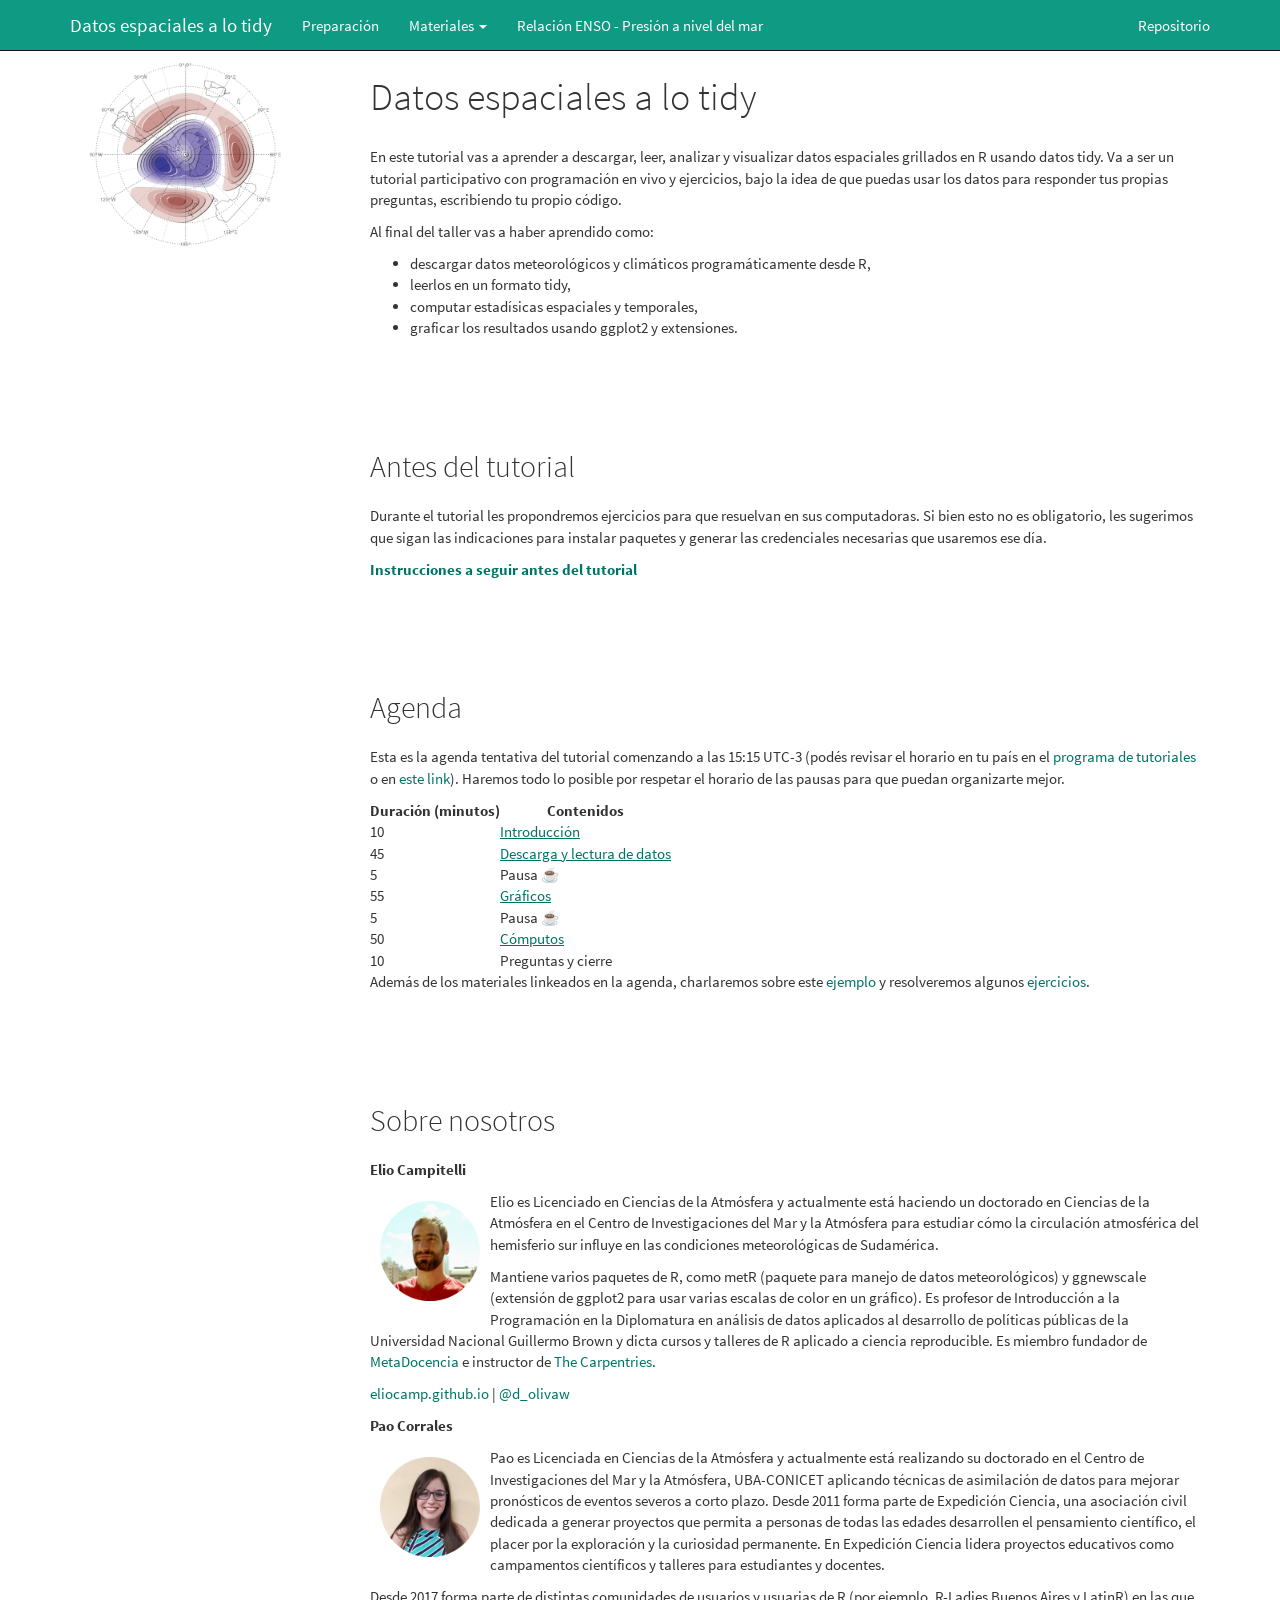
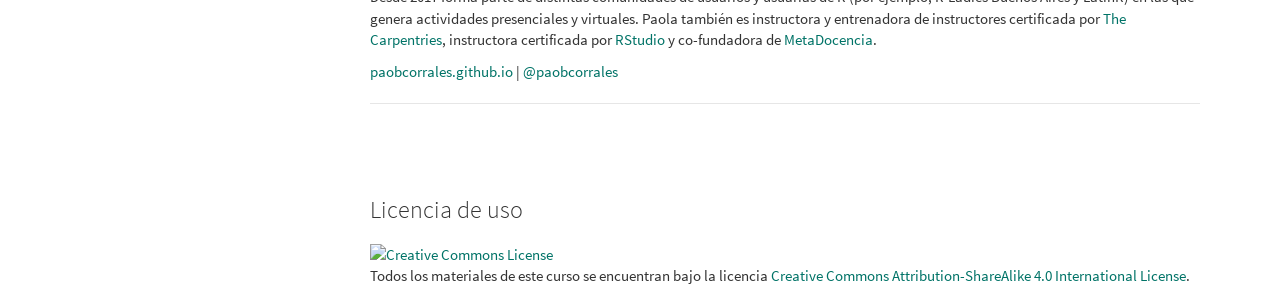
==== docs/index.html @ 9ec15de3 "Version semifinal" ====
<!DOCTYPE html>

<html>

<head>

<meta charset="utf-8" />
<meta name="generator" content="pandoc" />
<meta http-equiv="X-UA-Compatible" content="IE=EDGE" />




<title>Datos espaciales a lo tidy</title>

<script src="site_libs/header-attrs-2.8/header-attrs.js"></script>
<script src="site_libs/jquery-1.11.3/jquery.min.js"></script>
<meta name="viewport" content="width=device-width, initial-scale=1" />
<link href="site_libs/bootstrap-3.3.5/css/cosmo.min.css" rel="stylesheet" />
<script src="site_libs/bootstrap-3.3.5/js/bootstrap.min.js"></script>
<script src="site_libs/bootstrap-3.3.5/shim/html5shiv.min.js"></script>
<script src="site_libs/bootstrap-3.3.5/shim/respond.min.js"></script>
<style>h1 {font-size: 34px;}
       h1.title {font-size: 38px;}
       h2 {font-size: 30px;}
       h3 {font-size: 24px;}
       h4 {font-size: 18px;}
       h5 {font-size: 16px;}
       h6 {font-size: 12px;}
       code {color: inherit; background-color: rgba(0, 0, 0, 0.04);}
       pre:not([class]) { background-color: white }</style>
<script src="site_libs/jqueryui-1.11.4/jquery-ui.min.js"></script>
<link href="site_libs/tocify-1.9.1/jquery.tocify.css" rel="stylesheet" />
<script src="site_libs/tocify-1.9.1/jquery.tocify.js"></script>
<script src="site_libs/navigation-1.1/tabsets.js"></script>
<link href="site_libs/highlightjs-9.12.0/default.css" rel="stylesheet" />
<script src="site_libs/highlightjs-9.12.0/highlight.js"></script>

<style type="text/css">
  code{white-space: pre-wrap;}
  span.smallcaps{font-variant: small-caps;}
  span.underline{text-decoration: underline;}
  div.column{display: inline-block; vertical-align: top; width: 50%;}
  div.hanging-indent{margin-left: 1.5em; text-indent: -1.5em;}
  ul.task-list{list-style: none;}
    </style>

<style type="text/css">code{white-space: pre;}</style>
<script type="text/javascript">
if (window.hljs) {
  hljs.configure({languages: []});
  hljs.initHighlightingOnLoad();
  if (document.readyState && document.readyState === "complete") {
    window.setTimeout(function() { hljs.initHighlighting(); }, 0);
  }
}
</script>





<link rel="stylesheet" href="style.css" type="text/css" />



<style type = "text/css">
.main-container {
  max-width: 940px;
  margin-left: auto;
  margin-right: auto;
}
img {
  max-width:100%;
}
.tabbed-pane {
  padding-top: 12px;
}
.html-widget {
  margin-bottom: 20px;
}
button.code-folding-btn:focus {
  outline: none;
}
summary {
  display: list-item;
}
pre code {
  padding: 0;
}
</style>


<style type="text/css">
.dropdown-submenu {
  position: relative;
}
.dropdown-submenu>.dropdown-menu {
  top: 0;
  left: 100%;
  margin-top: -6px;
  margin-left: -1px;
  border-radius: 0 6px 6px 6px;
}
.dropdown-submenu:hover>.dropdown-menu {
  display: block;
}
.dropdown-submenu>a:after {
  display: block;
  content: " ";
  float: right;
  width: 0;
  height: 0;
  border-color: transparent;
  border-style: solid;
  border-width: 5px 0 5px 5px;
  border-left-color: #cccccc;
  margin-top: 5px;
  margin-right: -10px;
}
.dropdown-submenu:hover>a:after {
  border-left-color: #adb5bd;
}
.dropdown-submenu.pull-left {
  float: none;
}
.dropdown-submenu.pull-left>.dropdown-menu {
  left: -100%;
  margin-left: 10px;
  border-radius: 6px 0 6px 6px;
}
</style>

<script type="text/javascript">
// manage active state of menu based on current page
$(document).ready(function () {
  // active menu anchor
  href = window.location.pathname
  href = href.substr(href.lastIndexOf('/') + 1)
  if (href === "")
    href = "index.html";
  var menuAnchor = $('a[href="' + href + '"]');

  // mark it active
  menuAnchor.tab('show');

  // if it's got a parent navbar menu mark it active as well
  menuAnchor.closest('li.dropdown').addClass('active');

  // Navbar adjustments
  var navHeight = $(".navbar").first().height() + 15;
  var style = document.createElement('style');
  var pt = "padding-top: " + navHeight + "px; ";
  var mt = "margin-top: -" + navHeight + "px; ";
  var css = "";
  // offset scroll position for anchor links (for fixed navbar)
  for (var i = 1; i <= 6; i++) {
    css += ".section h" + i + "{ " + pt + mt + "}\n";
  }
  style.innerHTML = "body {" + pt + "padding-bottom: 40px; }\n" + css;
  document.head.appendChild(style);
});
</script>

<!-- tabsets -->

<style type="text/css">
.tabset-dropdown > .nav-tabs {
  display: inline-table;
  max-height: 500px;
  min-height: 44px;
  overflow-y: auto;
  border: 1px solid #ddd;
  border-radius: 4px;
}

.tabset-dropdown > .nav-tabs > li.active:before {
  content: "";
  font-family: 'Glyphicons Halflings';
  display: inline-block;
  padding: 10px;
  border-right: 1px solid #ddd;
}

.tabset-dropdown > .nav-tabs.nav-tabs-open > li.active:before {
  content: "&#xe258;";
  border: none;
}

.tabset-dropdown > .nav-tabs.nav-tabs-open:before {
  content: "";
  font-family: 'Glyphicons Halflings';
  display: inline-block;
  padding: 10px;
  border-right: 1px solid #ddd;
}

.tabset-dropdown > .nav-tabs > li.active {
  display: block;
}

.tabset-dropdown > .nav-tabs > li > a,
.tabset-dropdown > .nav-tabs > li > a:focus,
.tabset-dropdown > .nav-tabs > li > a:hover {
  border: none;
  display: inline-block;
  border-radius: 4px;
  background-color: transparent;
}

.tabset-dropdown > .nav-tabs.nav-tabs-open > li {
  display: block;
  float: none;
}

.tabset-dropdown > .nav-tabs > li {
  display: none;
}
</style>

<!-- code folding -->



<style type="text/css">

#TOC {
  margin: 25px 0px 20px 0px;
}
@media (max-width: 768px) {
#TOC {
  position: relative;
  width: 100%;
}
}

@media print {
.toc-content {
  /* see https://github.com/w3c/csswg-drafts/issues/4434 */
  float: right;
}
}

.toc-content {
  padding-left: 30px;
  padding-right: 40px;
}

div.main-container {
  max-width: 1200px;
}

div.tocify {
  width: 20%;
  max-width: 260px;
  max-height: 85%;
}

@media (min-width: 768px) and (max-width: 991px) {
  div.tocify {
    width: 25%;
  }
}

@media (max-width: 767px) {
  div.tocify {
    width: 100%;
    max-width: none;
  }
}

.tocify ul, .tocify li {
  line-height: 20px;
}

.tocify-subheader .tocify-item {
  font-size: 0.90em;
}

.tocify .list-group-item {
  border-radius: 0px;
}


</style>



</head>

<body>


<div class="container-fluid main-container">


<!-- setup 3col/9col grid for toc_float and main content  -->
<div class="row">
<div class="col-xs-12 col-sm-4 col-md-3">
<div id="TOC" class="tocify">
</div>
</div>

<div class="toc-content col-xs-12 col-sm-8 col-md-9">




<div class="navbar navbar-default  navbar-fixed-top" role="navigation">
  <div class="container">
    <div class="navbar-header">
      <button type="button" class="navbar-toggle collapsed" data-toggle="collapse" data-target="#navbar">
        <span class="icon-bar"></span>
        <span class="icon-bar"></span>
        <span class="icon-bar"></span>
      </button>
      <a class="navbar-brand" href="index.html">Datos espaciales a lo tidy</a>
    </div>
    <div id="navbar" class="navbar-collapse collapse">
      <ul class="nav navbar-nav">
        <li>
  <a href="preparacion.html">Preparación</a>
</li>
<li class="dropdown">
  <a href="#" class="dropdown-toggle" data-toggle="dropdown" role="button" aria-expanded="false">
    Materiales
     
    <span class="caret"></span>
  </a>
  <ul class="dropdown-menu" role="menu">
    <li>
      <a href="01_intro.html">Introducción</a>
    </li>
    <li>
      <a href="02_lectura.html">Descarga y lectura</a>
    </li>
    <li>
      <a href="03_graficado.html">Graficado</a>
    </li>
    <li>
      <a href="04_calculos.html">Cómputos</a>
    </li>
    <li>
      <a href="guia-práctica.html">Guía práctica</a>
    </li>
  </ul>
</li>
<li>
  <a href="ejemplo.html">Relación ENSO - Presión a nivel del mar</a>
</li>
      </ul>
      <ul class="nav navbar-nav navbar-right">
        <li>
  <a href="https://github.com/eliocamp/espaciales-tidy-tutorial/">Repositorio</a>
</li>
      </ul>
    </div><!--/.nav-collapse -->
  </div><!--/.container -->
</div><!--/.navbar -->

<div id="header">



<h1 class="title toc-ignore">Datos espaciales a lo tidy</h1>

</div>


<p>En este tutorial vas a aprender a descargar, leer, analizar y visualizar datos espaciales grillados en R usando datos tidy. Va a ser un tutorial participativo con programación en vivo y ejercicios, bajo la idea de que puedas usar los datos para responder tus propias preguntas, escribiendo tu propio código.</p>
<p>Al final del taller vas a haber aprendido como:</p>
<ul>
<li>descargar datos meteorológicos y climáticos programáticamente desde R,</li>
<li>leerlos en un formato tidy,</li>
<li>computar estadísicas espaciales y temporales,</li>
<li>graficar los resultados usando ggplot2 y extensiones.</li>
</ul>
<div id="antes-del-tutorial" class="section level2">
<h2>Antes del tutorial</h2>
<p>Durante el tutorial les propondremos ejercicios para que resuelvan en sus computadoras. Si bien esto no es obligatorio, les sugerimos que sigan las indicaciones para instalar paquetes y generar las credenciales necesarias que usaremos ese día.</p>
<p><a href="preparacion.html"><strong>Instrucciones a seguir antes del tutorial</strong></a></p>
</div>
<div id="agenda" class="section level2">
<h2>Agenda</h2>
<p>Esta es la agenda tentativa del tutorial comenzando a las 15:15 UTC-3 (podés revisar el horario en tu país en el <a href="https://user2021.r-project.org/program/tutorials/">programa de tutoriales</a> o en <a href="https://arewemeetingyet.com/UTC/2021-07-07/18:15/Datos%20espaciales%20a%20lo%20tidy#eyJ1cmwiOiJodHRwczovL2VsaW9jYW1wLmdpdGh1Yi5pby9lc3BhY2lhbGVzLXRpZHktdHV0b3JpYWwvIn0=">este link</a>). Haremos todo lo posible por respetar el horario de las pausas para que puedan organizarte mejor.</p>
<table>
<thead>
<tr class="header">
<th align="left">Duración (minutos)</th>
<th>Contenidos</th>
</tr>
</thead>
<tbody>
<tr class="odd">
<td align="left">10</td>
<td><a href="01_intro.html">Introducción</a></td>
</tr>
<tr class="even">
<td align="left">45</td>
<td><a href="02_lectura.html">Descarga y lectura de datos</a></td>
</tr>
<tr class="odd">
<td align="left">5</td>
<td>Pausa ☕</td>
</tr>
<tr class="even">
<td align="left">55</td>
<td><a href="03_graficado.html">Gráficos</a></td>
</tr>
<tr class="odd">
<td align="left">5</td>
<td>Pausa ☕</td>
</tr>
<tr class="even">
<td align="left">50</td>
<td><a href="04_calculos.html">Cómputos</a></td>
</tr>
<tr class="odd">
<td align="left">10</td>
<td>Preguntas y cierre</td>
</tr>
</tbody>
</table>
<p>Además de los materiales linkeados en la agenda, charlaremos sobre este <a href="ejemplo.html">ejemplo</a> y resolveremos algunos <a href="guia-practica.html">ejercicios</a>.</p>
</div>
<div id="sobre-nosotros" class="section level2">
<h2>Sobre nosotros</h2>
<p><strong>Elio Campitelli</strong></p>
<p><img src="img/elio_cicle.png" alt="Foto de Elio" width="100" height="100" align="left" style="margin:10px"/> Elio es Licenciado en Ciencias de la Atmósfera y actualmente está haciendo un doctorado en Ciencias de la Atmósfera en el Centro de Investigaciones del Mar y la Atmósfera para estudiar cómo la circulación atmosférica del hemisferio sur influye en las condiciones meteorológicas de Sudamérica.</p>
<p>Mantiene varios paquetes de R, como metR (paquete para manejo de datos meteorológicos) y ggnewscale (extensión de ggplot2 para usar varias escalas de color en un gráfico). Es profesor de Introducción a la Programación en la Diplomatura en análisis de datos aplicados al desarrollo de políticas públicas de la Universidad Nacional Guillermo Brown y dicta cursos y talleres de R aplicado a ciencia reproducible. Es miembro fundador de <a href="http://metadocencia.org/">MetaDocencia</a> e instructor de <a href="https://carpentries.org/">The Carpentries</a>.</p>
<p><a href="https://eliocamp.github.io/">eliocamp.github.io</a> | <a href="https://twitter.com/d_olivaw">@d_olivaw</a></p>
<p><strong>Pao Corrales</strong></p>
<p><img src="img/pao_circle.png" alt="Foto de Pao" width="100" height="100" align="left" style="margin:10px"/> Pao es Licenciada en Ciencias de la Atmósfera y actualmente está realizando su doctorado en el Centro de Investigaciones del Mar y la Atmósfera, UBA-CONICET aplicando técnicas de asimilación de datos para mejorar pronósticos de eventos severos a corto plazo. Desde 2011 forma parte de Expedición Ciencia, una asociación civil dedicada a generar proyectos que permita a personas de todas las edades desarrollen el pensamiento científico, el placer por la exploración y la curiosidad permanente. En Expedición Ciencia lidera proyectos educativos como campamentos científicos y talleres para estudiantes y docentes.</p>
<p>Desde 2017 forma parte de distintas comunidades de usuarios y usuarias de R (por ejemplo, R-Ladies Buenos Aires y LatinR) en las que genera actividades presenciales y virtuales. Paola también es instructora y entrenadora de instructores certificada por <a href="https://carpentries.org/">The Carpentries</a>, instructora certificada por <a href="https://education.rstudio.com/trainers/people/corrales+paola/">RStudio</a> y co-fundadora de <a href="http://metadocencia.org/">MetaDocencia</a>.</p>
<p><a href="https://github.com/paocorrales">paobcorrales.github.io</a> | <a href="https://twitter.com/PaobCorrales">@paobcorrales</a></p>
<hr />
<div id="licencia-de-uso" class="section level3">
<h3>Licencia de uso</h3>
<p><a rel="license" href="https://creativecommons.org/licenses/by-sa/4.0/deed.es_ES"><img alt="Creative Commons License" style="border-width:0" src="https://i.creativecommons.org/l/by-sa/4.0/88x31.png" /></a><br /> Todos los materiales de este curso se encuentran bajo la licencia <a rel="license" href="https://creativecommons.org/licenses/by-sa/4.0/deed.es_ES">Creative Commons Attribution-ShareAlike 4.0 International License</a>.</p>
</div>
</div>



</div>
</div>

</div>

<script>

// add bootstrap table styles to pandoc tables
function bootstrapStylePandocTables() {
  $('tr.odd').parent('tbody').parent('table').addClass('table table-condensed');
}
$(document).ready(function () {
  bootstrapStylePandocTables();
});


</script>

<!-- tabsets -->

<script>
$(document).ready(function () {
  window.buildTabsets("TOC");
});

$(document).ready(function () {
  $('.tabset-dropdown > .nav-tabs > li').click(function () {
    $(this).parent().toggleClass('nav-tabs-open');
  });
});
</script>

<!-- code folding -->

<script>
$(document).ready(function ()  {

    // move toc-ignore selectors from section div to header
    $('div.section.toc-ignore')
        .removeClass('toc-ignore')
        .children('h1,h2,h3,h4,h5').addClass('toc-ignore');

    // establish options
    var options = {
      selectors: "h1,h2,h3",
      theme: "bootstrap3",
      context: '.toc-content',
      hashGenerator: function (text) {
        return text.replace(/[.\\/?&!#<>]/g, '').replace(/\s/g, '_');
      },
      ignoreSelector: ".toc-ignore",
      scrollTo: 0
    };
    options.showAndHide = true;
    options.smoothScroll = true;

    // tocify
    var toc = $("#TOC").tocify(options).data("toc-tocify");
});
</script>

<!-- dynamically load mathjax for compatibility with self-contained -->
<script>
  (function () {
    var script = document.createElement("script");
    script.type = "text/javascript";
    script.src  = "https://mathjax.rstudio.com/latest/MathJax.js?config=TeX-AMS-MML_HTMLorMML";
    document.getElementsByTagName("head")[0].appendChild(script);
  })();
</script>

</body>
</html>
---- docs/site_libs/bootstrap-3.3.5/css/cosmo.min.css ----
@font-face {
  font-family: 'Source Sans Pro';
  font-style: normal;
  font-weight: 300;
  src: url(fonts/SourceSansProLight.ttf) format('truetype');
}
@font-face {
  font-family: 'Source Sans Pro';
  font-style: normal;
  font-weight: 400;
  src: url(fonts/SourceSansPro.ttf) format('truetype');
}
@font-face {
  font-family: 'Source Sans Pro';
  font-style: normal;
  font-weight: 700;
  src: url(fonts/SourceSansProBold.ttf) format('truetype');
}

/*!
 * bootswatch v3.3.6
 * Homepage: http://bootswatch.com
 * Copyright 2012-2015 Thomas Park
 * Licensed under MIT
 * Based on Bootstrap
*//*!
 * Bootstrap v3.3.6 (http://getbootstrap.com)
 * Copyright 2011-2015 Twitter, Inc.
 * Licensed under MIT (https://github.com/twbs/bootstrap/blob/master/LICENSE)
 *//*! normalize.css v3.0.3 | MIT License | github.com/necolas/normalize.css */html{font-family:sans-serif;-ms-text-size-adjust:100%;-webkit-text-size-adjust:100%}body{margin:0}article,aside,details,figcaption,figure,footer,header,hgroup,main,menu,nav,section,summary{display:block}audio,canvas,progress,video{display:inline-block;vertical-align:baseline}audio:not([controls]){display:none;height:0}[hidden],template{display:none}a{background-color:transparent}a:active,a:hover{outline:0}abbr[title]{border-bottom:1px dotted}b,strong{font-weight:bold}dfn{font-style:italic}h1{font-size:2em;margin:0.67em 0}mark{background:#ff0;color:#000}small{font-size:80%}sub,sup{font-size:75%;line-height:0;position:relative;vertical-align:baseline}sup{top:-0.5em}sub{bottom:-0.25em}img{border:0}svg:not(:root){overflow:hidden}figure{margin:1em 40px}hr{-webkit-box-sizing:content-box;-moz-box-sizing:content-box;box-sizing:content-box;height:0}pre{overflow:auto}code,kbd,pre,samp{font-family:monospace, monospace;font-size:1em}button,input,optgroup,select,textarea{color:inherit;font:inherit;margin:0}button{overflow:visible}button,select{text-transform:none}button,html input[type="button"],input[type="reset"],input[type="submit"]{-webkit-appearance:button;cursor:pointer}button[disabled],html input[disabled]{cursor:default}button::-moz-focus-inner,input::-moz-focus-inner{border:0;padding:0}input{line-height:normal}input[type="checkbox"],input[type="radio"]{-webkit-box-sizing:border-box;-moz-box-sizing:border-box;box-sizing:border-box;padding:0}input[type="number"]::-webkit-inner-spin-button,input[type="number"]::-webkit-outer-spin-button{height:auto}input[type="search"]{-webkit-appearance:textfield;-webkit-box-sizing:content-box;-moz-box-sizing:content-box;box-sizing:content-box}input[type="search"]::-webkit-search-cancel-button,input[type="search"]::-webkit-search-decoration{-webkit-appearance:none}fieldset{border:1px solid #c0c0c0;margin:0 2px;padding:0.35em 0.625em 0.75em}legend{border:0;padding:0}textarea{overflow:auto}optgroup{font-weight:bold}table{border-collapse:collapse;border-spacing:0}td,th{padding:0}/*! Source: https://github.com/h5bp/html5-boilerplate/blob/master/src/css/main.css */@media print{*,*:before,*:after{background:transparent !important;color:#000 !important;-webkit-box-shadow:none !important;box-shadow:none !important;text-shadow:none !important}a,a:visited{text-decoration:underline}a[href]:after{content:" (" attr(href) ")"}abbr[title]:after{content:" (" attr(title) ")"}a[href^="#"]:after,a[href^="javascript:"]:after{content:""}pre,blockquote{border:1px solid #999;page-break-inside:avoid}thead{display:table-header-group}tr,img{page-break-inside:avoid}img{max-width:100% !important}p,h2,h3{orphans:3;widows:3}h2,h3{page-break-after:avoid}.navbar{display:none}.btn>.caret,.dropup>.btn>.caret{border-top-color:#000 !important}.label{border:1px solid #000}.table{border-collapse:collapse !important}.table td,.table th{background-color:#fff !important}.table-bordered th,.table-bordered td{border:1px solid #ddd !important}}@font-face{font-family:'Glyphicons Halflings';src:url('../fonts/glyphicons-halflings-regular.eot');src:url('../fonts/glyphicons-halflings-regular.eot?#iefix') format('embedded-opentype'),url('../fonts/glyphicons-halflings-regular.woff') format('woff'),url('../fonts/glyphicons-halflings-regular.ttf') format('truetype'),url('../fonts/glyphicons-halflings-regular.svg#glyphicons_halflingsregular') format('svg')}.glyphicon{position:relative;top:1px;display:inline-block;font-family:'Glyphicons Halflings';font-style:normal;font-weight:normal;line-height:1;-webkit-font-smoothing:antialiased;-moz-osx-font-smoothing:grayscale}.glyphicon-asterisk:before{content:"\002a"}.glyphicon-plus:before{content:"\002b"}.glyphicon-euro:before,.glyphicon-eur:before{content:"\20ac"}.glyphicon-minus:before{content:"\2212"}.glyphicon-cloud:before{content:"\2601"}.glyphicon-envelope:before{content:"\2709"}.glyphicon-pencil:before{content:"\270f"}.glyphicon-glass:before{content:"\e001"}.glyphicon-music:before{content:"\e002"}.glyphicon-search:before{content:"\e003"}.glyphicon-heart:before{content:"\e005"}.glyphicon-star:before{content:"\e006"}.glyphicon-star-empty:before{content:"\e007"}.glyphicon-user:before{content:"\e008"}.glyphicon-film:before{content:"\e009"}.glyphicon-th-large:before{content:"\e010"}.glyphicon-th:before{content:"\e011"}.glyphicon-th-list:before{content:"\e012"}.glyphicon-ok:before{content:"\e013"}.glyphicon-remove:before{content:"\e014"}.glyphicon-zoom-in:before{content:"\e015"}.glyphicon-zoom-out:before{content:"\e016"}.glyphicon-off:before{content:"\e017"}.glyphicon-signal:before{content:"\e018"}.glyphicon-cog:before{content:"\e019"}.glyphicon-trash:before{content:"\e020"}.glyphicon-home:before{content:"\e021"}.glyphicon-file:before{content:"\e022"}.glyphicon-time:before{content:"\e023"}.glyphicon-road:before{content:"\e024"}.glyphicon-download-alt:before{content:"\e025"}.glyphicon-download:before{content:"\e026"}.glyphicon-upload:before{content:"\e027"}.glyphicon-inbox:before{content:"\e028"}.glyphicon-play-circle:before{content:"\e029"}.glyphicon-repeat:before{content:"\e030"}.glyphicon-refresh:before{content:"\e031"}.glyphicon-list-alt:before{content:"\e032"}.glyphicon-lock:before{content:"\e033"}.glyphicon-flag:before{content:"\e034"}.glyphicon-headphones:before{content:"\e035"}.glyphicon-volume-off:before{content:"\e036"}.glyphicon-volume-down:before{content:"\e037"}.glyphicon-volume-up:before{content:"\e038"}.glyphicon-qrcode:before{content:"\e039"}.glyphicon-barcode:before{content:"\e040"}.glyphicon-tag:before{content:"\e041"}.glyphicon-tags:before{content:"\e042"}.glyphicon-book:before{content:"\e043"}.glyphicon-bookmark:before{content:"\e044"}.glyphicon-print:before{content:"\e045"}.glyphicon-camera:before{content:"\e046"}.glyphicon-font:before{content:"\e047"}.glyphicon-bold:before{content:"\e048"}.glyphicon-italic:before{content:"\e049"}.glyphicon-text-height:before{content:"\e050"}.glyphicon-text-width:before{content:"\e051"}.glyphicon-align-left:before{content:"\e052"}.glyphicon-align-center:before{content:"\e053"}.glyphicon-align-right:before{content:"\e054"}.glyphicon-align-justify:before{content:"\e055"}.glyphicon-list:before{content:"\e056"}.glyphicon-indent-left:before{content:"\e057"}.glyphicon-indent-right:before{content:"\e058"}.glyphicon-facetime-video:before{content:"\e059"}.glyphicon-picture:before{content:"\e060"}.glyphicon-map-marker:before{content:"\e062"}.glyphicon-adjust:before{content:"\e063"}.glyphicon-tint:before{content:"\e064"}.glyphicon-edit:before{content:"\e065"}.glyphicon-share:before{content:"\e066"}.glyphicon-check:before{content:"\e067"}.glyphicon-move:before{content:"\e068"}.glyphicon-step-backward:before{content:"\e069"}.glyphicon-fast-backward:before{content:"\e070"}.glyphicon-backward:before{content:"\e071"}.glyphicon-play:before{content:"\e072"}.glyphicon-pause:before{content:"\e073"}.glyphicon-stop:before{content:"\e074"}.glyphicon-forward:before{content:"\e075"}.glyphicon-fast-forward:before{content:"\e076"}.glyphicon-step-forward:before{content:"\e077"}.glyphicon-eject:before{content:"\e078"}.glyphicon-chevron-left:before{content:"\e079"}.glyphicon-chevron-right:before{content:"\e080"}.glyphicon-plus-sign:before{content:"\e081"}.glyphicon-minus-sign:before{content:"\e082"}.glyphicon-remove-sign:before{content:"\e083"}.glyphicon-ok-sign:before{content:"\e084"}.glyphicon-question-sign:before{content:"\e085"}.glyphicon-info-sign:before{content:"\e086"}.glyphicon-screenshot:before{content:"\e087"}.glyphicon-remove-circle:before{content:"\e088"}.glyphicon-ok-circle:before{content:"\e089"}.glyphicon-ban-circle:before{content:"\e090"}.glyphicon-arrow-left:before{content:"\e091"}.glyphicon-arrow-right:before{content:"\e092"}.glyphicon-arrow-up:before{content:"\e093"}.glyphicon-arrow-down:before{content:"\e094"}.glyphicon-share-alt:before{content:"\e095"}.glyphicon-resize-full:before{content:"\e096"}.glyphicon-resize-small:before{content:"\e097"}.glyphicon-exclamation-sign:before{content:"\e101"}.glyphicon-gift:before{content:"\e102"}.glyphicon-leaf:before{content:"\e103"}.glyphicon-fire:before{content:"\e104"}.glyphicon-eye-open:before{content:"\e105"}.glyphicon-eye-close:before{content:"\e106"}.glyphicon-warning-sign:before{content:"\e107"}.glyphicon-plane:before{content:"\e108"}.glyphicon-calendar:before{content:"\e109"}.glyphicon-random:before{content:"\e110"}.glyphicon-comment:before{content:"\e111"}.glyphicon-magnet:before{content:"\e112"}.glyphicon-chevron-up:before{content:"\e113"}.glyphicon-chevron-down:before{content:"\e114"}.glyphicon-retweet:before{content:"\e115"}.glyphicon-shopping-cart:before{content:"\e116"}.glyphicon-folder-close:before{content:"\e117"}.glyphicon-folder-open:before{content:"\e118"}.glyphicon-resize-vertical:before{content:"\e119"}.glyphicon-resize-horizontal:before{content:"\e120"}.glyphicon-hdd:before{content:"\e121"}.glyphicon-bullhorn:before{content:"\e122"}.glyphicon-bell:before{content:"\e123"}.glyphicon-certificate:before{content:"\e124"}.glyphicon-thumbs-up:before{content:"\e125"}.glyphicon-thumbs-down:before{content:"\e126"}.glyphicon-hand-right:before{content:"\e127"}.glyphicon-hand-left:before{content:"\e128"}.glyphicon-hand-up:before{content:"\e129"}.glyphicon-hand-down:before{content:"\e130"}.glyphicon-circle-arrow-right:before{content:"\e131"}.glyphicon-circle-arrow-left:before{content:"\e132"}.glyphicon-circle-arrow-up:before{content:"\e133"}.glyphicon-circle-arrow-down:before{content:"\e134"}.glyphicon-globe:before{content:"\e135"}.glyphicon-wrench:before{content:"\e136"}.glyphicon-tasks:before{content:"\e137"}.glyphicon-filter:before{content:"\e138"}.glyphicon-briefcase:before{content:"\e139"}.glyphicon-fullscreen:before{content:"\e140"}.glyphicon-dashboard:before{content:"\e141"}.glyphicon-paperclip:before{content:"\e142"}.glyphicon-heart-empty:before{content:"\e143"}.glyphicon-link:before{content:"\e144"}.glyphicon-phone:before{content:"\e145"}.glyphicon-pushpin:before{content:"\e146"}.glyphicon-usd:before{content:"\e148"}.glyphicon-gbp:before{content:"\e149"}.glyphicon-sort:before{content:"\e150"}.glyphicon-sort-by-alphabet:before{content:"\e151"}.glyphicon-sort-by-alphabet-alt:before{content:"\e152"}.glyphicon-sort-by-order:before{content:"\e153"}.glyphicon-sort-by-order-alt:before{content:"\e154"}.glyphicon-sort-by-attributes:before{content:"\e155"}.glyphicon-sort-by-attributes-alt:before{content:"\e156"}.glyphicon-unchecked:before{content:"\e157"}.glyphicon-expand:before{content:"\e158"}.glyphicon-collapse-down:before{content:"\e159"}.glyphicon-collapse-up:before{content:"\e160"}.glyphicon-log-in:before{content:"\e161"}.glyphicon-flash:before{content:"\e162"}.glyphicon-log-out:before{content:"\e163"}.glyphicon-new-window:before{content:"\e164"}.glyphicon-record:before{content:"\e165"}.glyphicon-save:before{content:"\e166"}.glyphicon-open:before{content:"\e167"}.glyphicon-saved:before{content:"\e168"}.glyphicon-import:before{content:"\e169"}.glyphicon-export:before{content:"\e170"}.glyphicon-send:before{content:"\e171"}.glyphicon-floppy-disk:before{content:"\e172"}.glyphicon-floppy-saved:before{content:"\e173"}.glyphicon-floppy-remove:before{content:"\e174"}.glyphicon-floppy-save:before{content:"\e175"}.glyphicon-floppy-open:before{content:"\e176"}.glyphicon-credit-card:before{content:"\e177"}.glyphicon-transfer:before{content:"\e178"}.glyphicon-cutlery:before{content:"\e179"}.glyphicon-header:before{content:"\e180"}.glyphicon-compressed:before{content:"\e181"}.glyphicon-earphone:before{content:"\e182"}.glyphicon-phone-alt:before{content:"\e183"}.glyphicon-tower:before{content:"\e184"}.glyphicon-stats:before{content:"\e185"}.glyphicon-sd-video:before{content:"\e186"}.glyphicon-hd-video:before{content:"\e187"}.glyphicon-subtitles:before{content:"\e188"}.glyphicon-sound-stereo:before{content:"\e189"}.glyphicon-sound-dolby:before{content:"\e190"}.glyphicon-sound-5-1:before{content:"\e191"}.glyphicon-sound-6-1:before{content:"\e192"}.glyphicon-sound-7-1:before{content:"\e193"}.glyphicon-copyright-mark:before{content:"\e194"}.glyphicon-registration-mark:before{content:"\e195"}.glyphicon-cloud-download:before{content:"\e197"}.glyphicon-cloud-upload:before{content:"\e198"}.glyphicon-tree-conifer:before{content:"\e199"}.glyphicon-tree-deciduous:before{content:"\e200"}.glyphicon-cd:before{content:"\e201"}.glyphicon-save-file:before{content:"\e202"}.glyphicon-open-file:before{content:"\e203"}.glyphicon-level-up:before{content:"\e204"}.glyphicon-copy:before{content:"\e205"}.glyphicon-paste:before{content:"\e206"}.glyphicon-alert:before{content:"\e209"}.glyphicon-equalizer:before{content:"\e210"}.glyphicon-king:before{content:"\e211"}.glyphicon-queen:before{content:"\e212"}.glyphicon-pawn:before{content:"\e213"}.glyphicon-bishop:before{content:"\e214"}.glyphicon-knight:before{content:"\e215"}.glyphicon-baby-formula:before{content:"\e216"}.glyphicon-tent:before{content:"\26fa"}.glyphicon-blackboard:before{content:"\e218"}.glyphicon-bed:before{content:"\e219"}.glyphicon-apple:before{content:"\f8ff"}.glyphicon-erase:before{content:"\e221"}.glyphicon-hourglass:before{content:"\231b"}.glyphicon-lamp:before{content:"\e223"}.glyphicon-duplicate:before{content:"\e224"}.glyphicon-piggy-bank:before{content:"\e225"}.glyphicon-scissors:before{content:"\e226"}.glyphicon-bitcoin:before{content:"\e227"}.glyphicon-btc:before{content:"\e227"}.glyphicon-xbt:before{content:"\e227"}.glyphicon-yen:before{content:"\00a5"}.glyphicon-jpy:before{content:"\00a5"}.glyphicon-ruble:before{content:"\20bd"}.glyphicon-rub:before{content:"\20bd"}.glyphicon-scale:before{content:"\e230"}.glyphicon-ice-lolly:before{content:"\e231"}.glyphicon-ice-lolly-tasted:before{content:"\e232"}.glyphicon-education:before{content:"\e233"}.glyphicon-option-horizontal:before{content:"\e234"}.glyphicon-option-vertical:before{content:"\e235"}.glyphicon-menu-hamburger:before{content:"\e236"}.glyphicon-modal-window:before{content:"\e237"}.glyphicon-oil:before{content:"\e238"}.glyphicon-grain:before{content:"\e239"}.glyphicon-sunglasses:before{content:"\e240"}.glyphicon-text-size:before{content:"\e241"}.glyphicon-text-color:before{content:"\e242"}.glyphicon-text-background:before{content:"\e243"}.glyphicon-object-align-top:before{content:"\e244"}.glyphicon-object-align-bottom:before{content:"\e245"}.glyphicon-object-align-horizontal:before{content:"\e246"}.glyphicon-object-align-left:before{content:"\e247"}.glyphicon-object-align-vertical:before{content:"\e248"}.glyphicon-object-align-right:before{content:"\e249"}.glyphicon-triangle-right:before{content:"\e250"}.glyphicon-triangle-left:before{content:"\e251"}.glyphicon-triangle-bottom:before{content:"\e252"}.glyphicon-triangle-top:before{content:"\e253"}.glyphicon-console:before{content:"\e254"}.glyphicon-superscript:before{content:"\e255"}.glyphicon-subscript:before{content:"\e256"}.glyphicon-menu-left:before{content:"\e257"}.glyphicon-menu-right:before{content:"\e258"}.glyphicon-menu-down:before{content:"\e259"}.glyphicon-menu-up:before{content:"\e260"}*{-webkit-box-sizing:border-box;-moz-box-sizing:border-box;box-sizing:border-box}*:before,*:after{-webkit-box-sizing:border-box;-moz-box-sizing:border-box;box-sizing:border-box}html{font-size:10px;-webkit-tap-highlight-color:rgba(0,0,0,0)}body{font-family:"Source Sans Pro",Calibri,Candara,Arial,sans-serif;font-size:15px;line-height:1.42857143;color:#333333;background-color:#ffffff}input,button,select,textarea{font-family:inherit;font-size:inherit;line-height:inherit}a{color:#2780e3;text-decoration:none}a:hover,a:focus{color:#165ba8;text-decoration:underline}a:focus{outline:thin dotted;outline:5px auto -webkit-focus-ring-color;outline-offset:-2px}figure{margin:0}img{vertical-align:middle}.img-responsive,.thumbnail>img,.thumbnail a>img,.carousel-inner>.item>img,.carousel-inner>.item>a>img{display:block;max-width:100%;height:auto}.img-rounded{border-radius:0}.img-thumbnail{padding:4px;line-height:1.42857143;background-color:#ffffff;border:1px solid #dddddd;border-radius:0;-webkit-transition:all .2s ease-in-out;-o-transition:all .2s ease-in-out;transition:all .2s ease-in-out;display:inline-block;max-width:100%;height:auto}.img-circle{border-radius:50%}hr{margin-top:21px;margin-bottom:21px;border:0;border-top:1px solid #e6e6e6}.sr-only{position:absolute;width:1px;height:1px;margin:-1px;padding:0;overflow:hidden;clip:rect(0, 0, 0, 0);border:0}.sr-only-focusable:active,.sr-only-focusable:focus{position:static;width:auto;height:auto;margin:0;overflow:visible;clip:auto}[role="button"]{cursor:pointer}h1,h2,h3,h4,h5,h6,.h1,.h2,.h3,.h4,.h5,.h6{font-family:"Source Sans Pro",Calibri,Candara,Arial,sans-serif;font-weight:300;line-height:1.1;color:inherit}h1 small,h2 small,h3 small,h4 small,h5 small,h6 small,.h1 small,.h2 small,.h3 small,.h4 small,.h5 small,.h6 small,h1 .small,h2 .small,h3 .small,h4 .small,h5 .small,h6 .small,.h1 .small,.h2 .small,.h3 .small,.h4 .small,.h5 .small,.h6 .small{font-weight:normal;line-height:1;color:#999999}h1,.h1,h2,.h2,h3,.h3{margin-top:21px;margin-bottom:10.5px}h1 small,.h1 small,h2 small,.h2 small,h3 small,.h3 small,h1 .small,.h1 .small,h2 .small,.h2 .small,h3 .small,.h3 .small{font-size:65%}h4,.h4,h5,.h5,h6,.h6{margin-top:10.5px;margin-bottom:10.5px}h4 small,.h4 small,h5 small,.h5 small,h6 small,.h6 small,h4 .small,.h4 .small,h5 .small,.h5 .small,h6 .small,.h6 .small{font-size:75%}h1,.h1{font-size:39px}h2,.h2{font-size:32px}h3,.h3{font-size:26px}h4,.h4{font-size:19px}h5,.h5{font-size:15px}h6,.h6{font-size:13px}p{margin:0 0 10.5px}.lead{margin-bottom:21px;font-size:17px;font-weight:300;line-height:1.4}@media (min-width:768px){.lead{font-size:22.5px}}small,.small{font-size:86%}mark,.mark{background-color:#ff7518;padding:.2em}.text-left{text-align:left}.text-right{text-align:right}.text-center{text-align:center}.text-justify{text-align:justify}.text-nowrap{white-space:nowrap}.text-lowercase{text-transform:lowercase}.text-uppercase{text-transform:uppercase}.text-capitalize{text-transform:capitalize}.text-muted{color:#999999}.text-primary{color:#2780e3}a.text-primary:hover,a.text-primary:focus{color:#1967be}.text-success{color:#ffffff}a.text-success:hover,a.text-success:focus{color:#e6e6e6}.text-info{color:#ffffff}a.text-info:hover,a.text-info:focus{color:#e6e6e6}.text-warning{color:#ffffff}a.text-warning:hover,a.text-warning:focus{color:#e6e6e6}.text-danger{color:#ffffff}a.text-danger:hover,a.text-danger:focus{color:#e6e6e6}.bg-primary{color:#fff;background-color:#2780e3}a.bg-primary:hover,a.bg-primary:focus{background-color:#1967be}.bg-success{background-color:#3fb618}a.bg-success:hover,a.bg-success:focus{background-color:#2f8912}.bg-info{background-color:#9954bb}a.bg-info:hover,a.bg-info:focus{background-color:#7e3f9d}.bg-warning{background-color:#ff7518}a.bg-warning:hover,a.bg-warning:focus{background-color:#e45c00}.bg-danger{background-color:#ff0039}a.bg-danger:hover,a.bg-danger:focus{background-color:#cc002e}.page-header{padding-bottom:9.5px;margin:42px 0 21px;border-bottom:1px solid #e6e6e6}ul,ol{margin-top:0;margin-bottom:10.5px}ul ul,ol ul,ul ol,ol ol{margin-bottom:0}.list-unstyled{padding-left:0;list-style:none}.list-inline{padding-left:0;list-style:none;margin-left:-5px}.list-inline>li{display:inline-block;padding-left:5px;padding-right:5px}dl{margin-top:0;margin-bottom:21px}dt,dd{line-height:1.42857143}dt{font-weight:bold}dd{margin-left:0}@media (min-width:768px){.dl-horizontal dt{float:left;width:160px;clear:left;text-align:right;overflow:hidden;text-overflow:ellipsis;white-space:nowrap}.dl-horizontal dd{margin-left:180px}}abbr[title],abbr[data-original-title]{cursor:help;border-bottom:1px dotted #999999}.initialism{font-size:90%;text-transform:uppercase}blockquote{padding:10.5px 21px;margin:0 0 21px;font-size:18.75px;border-left:5px solid #e6e6e6}blockquote p:last-child,blockquote ul:last-child,blockquote ol:last-child{margin-bottom:0}blockquote footer,blockquote small,blockquote .small{display:block;font-size:80%;line-height:1.42857143;color:#999999}blockquote footer:before,blockquote small:before,blockquote .small:before{content:'\2014 \00A0'}.blockquote-reverse,blockquote.pull-right{padding-right:15px;padding-left:0;border-right:5px solid #e6e6e6;border-left:0;text-align:right}.blockquote-reverse footer:before,blockquote.pull-right footer:before,.blockquote-reverse small:before,blockquote.pull-right small:before,.blockquote-reverse .small:before,blockquote.pull-right .small:before{content:''}.blockquote-reverse footer:after,blockquote.pull-right footer:after,.blockquote-reverse small:after,blockquote.pull-right small:after,.blockquote-reverse .small:after,blockquote.pull-right .small:after{content:'\00A0 \2014'}address{margin-bottom:21px;font-style:normal;line-height:1.42857143}code,kbd,pre,samp{font-family:monospace}code{padding:2px 4px;font-size:90%;color:#c7254e;background-color:#f9f2f4;border-radius:0}kbd{padding:2px 4px;font-size:90%;color:#ffffff;background-color:#333333;border-radius:0;-webkit-box-shadow:inset 0 -1px 0 rgba(0,0,0,0.25);box-shadow:inset 0 -1px 0 rgba(0,0,0,0.25)}kbd kbd{padding:0;font-size:100%;font-weight:bold;-webkit-box-shadow:none;box-shadow:none}pre{display:block;padding:10px;margin:0 0 10.5px;font-size:14px;line-height:1.42857143;word-break:break-all;word-wrap:break-word;color:#333333;background-color:#f5f5f5;border:1px solid #cccccc;border-radius:0}pre code{padding:0;font-size:inherit;color:inherit;white-space:pre-wrap;background-color:transparent;border-radius:0}.pre-scrollable{max-height:340px;overflow-y:scroll}.container{margin-right:auto;margin-left:auto;padding-left:15px;padding-right:15px}@media (min-width:768px){.container{width:750px}}@media (min-width:992px){.container{width:970px}}@media (min-width:1200px){.container{width:1170px}}.container-fluid{margin-right:auto;margin-left:auto;padding-left:15px;padding-right:15px}.row{margin-left:-15px;margin-right:-15px}.col-xs-1,.col-sm-1,.col-md-1,.col-lg-1,.col-xs-2,.col-sm-2,.col-md-2,.col-lg-2,.col-xs-3,.col-sm-3,.col-md-3,.col-lg-3,.col-xs-4,.col-sm-4,.col-md-4,.col-lg-4,.col-xs-5,.col-sm-5,.col-md-5,.col-lg-5,.col-xs-6,.col-sm-6,.col-md-6,.col-lg-6,.col-xs-7,.col-sm-7,.col-md-7,.col-lg-7,.col-xs-8,.col-sm-8,.col-md-8,.col-lg-8,.col-xs-9,.col-sm-9,.col-md-9,.col-lg-9,.col-xs-10,.col-sm-10,.col-md-10,.col-lg-10,.col-xs-11,.col-sm-11,.col-md-11,.col-lg-11,.col-xs-12,.col-sm-12,.col-md-12,.col-lg-12{position:relative;min-height:1px;padding-left:15px;padding-right:15px}.col-xs-1,.col-xs-2,.col-xs-3,.col-xs-4,.col-xs-5,.col-xs-6,.col-xs-7,.col-xs-8,.col-xs-9,.col-xs-10,.col-xs-11,.col-xs-12{float:left}.col-xs-12{width:100%}.col-xs-11{width:91.66666667%}.col-xs-10{width:83.33333333%}.col-xs-9{width:75%}.col-xs-8{width:66.66666667%}.col-xs-7{width:58.33333333%}.col-xs-6{width:50%}.col-xs-5{width:41.66666667%}.col-xs-4{width:33.33333333%}.col-xs-3{width:25%}.col-xs-2{width:16.66666667%}.col-xs-1{width:8.33333333%}.col-xs-pull-12{right:100%}.col-xs-pull-11{right:91.66666667%}.col-xs-pull-10{right:83.33333333%}.col-xs-pull-9{right:75%}.col-xs-pull-8{right:66.66666667%}.col-xs-pull-7{right:58.33333333%}.col-xs-pull-6{right:50%}.col-xs-pull-5{right:41.66666667%}.col-xs-pull-4{right:33.33333333%}.col-xs-pull-3{right:25%}.col-xs-pull-2{right:16.66666667%}.col-xs-pull-1{right:8.33333333%}.col-xs-pull-0{right:auto}.col-xs-push-12{left:100%}.col-xs-push-11{left:91.66666667%}.col-xs-push-10{left:83.33333333%}.col-xs-push-9{left:75%}.col-xs-push-8{left:66.66666667%}.col-xs-push-7{left:58.33333333%}.col-xs-push-6{left:50%}.col-xs-push-5{left:41.66666667%}.col-xs-push-4{left:33.33333333%}.col-xs-push-3{left:25%}.col-xs-push-2{left:16.66666667%}.col-xs-push-1{left:8.33333333%}.col-xs-push-0{left:auto}.col-xs-offset-12{margin-left:100%}.col-xs-offset-11{margin-left:91.66666667%}.col-xs-offset-10{margin-left:83.33333333%}.col-xs-offset-9{margin-left:75%}.col-xs-offset-8{margin-left:66.66666667%}.col-xs-offset-7{margin-left:58.33333333%}.col-xs-offset-6{margin-left:50%}.col-xs-offset-5{margin-left:41.66666667%}.col-xs-offset-4{margin-left:33.33333333%}.col-xs-offset-3{margin-left:25%}.col-xs-offset-2{margin-left:16.66666667%}.col-xs-offset-1{margin-left:8.33333333%}.col-xs-offset-0{margin-left:0%}@media (min-width:768px){.col-sm-1,.col-sm-2,.col-sm-3,.col-sm-4,.col-sm-5,.col-sm-6,.col-sm-7,.col-sm-8,.col-sm-9,.col-sm-10,.col-sm-11,.col-sm-12{float:left}.col-sm-12{width:100%}.col-sm-11{width:91.66666667%}.col-sm-10{width:83.33333333%}.col-sm-9{width:75%}.col-sm-8{width:66.66666667%}.col-sm-7{width:58.33333333%}.col-sm-6{width:50%}.col-sm-5{width:41.66666667%}.col-sm-4{width:33.33333333%}.col-sm-3{width:25%}.col-sm-2{width:16.66666667%}.col-sm-1{width:8.33333333%}.col-sm-pull-12{right:100%}.col-sm-pull-11{right:91.66666667%}.col-sm-pull-10{right:83.33333333%}.col-sm-pull-9{right:75%}.col-sm-pull-8{right:66.66666667%}.col-sm-pull-7{right:58.33333333%}.col-sm-pull-6{right:50%}.col-sm-pull-5{right:41.66666667%}.col-sm-pull-4{right:33.33333333%}.col-sm-pull-3{right:25%}.col-sm-pull-2{right:16.66666667%}.col-sm-pull-1{right:8.33333333%}.col-sm-pull-0{right:auto}.col-sm-push-12{left:100%}.col-sm-push-11{left:91.66666667%}.col-sm-push-10{left:83.33333333%}.col-sm-push-9{left:75%}.col-sm-push-8{left:66.66666667%}.col-sm-push-7{left:58.33333333%}.col-sm-push-6{left:50%}.col-sm-push-5{left:41.66666667%}.col-sm-push-4{left:33.33333333%}.col-sm-push-3{left:25%}.col-sm-push-2{left:16.66666667%}.col-sm-push-1{left:8.33333333%}.col-sm-push-0{left:auto}.col-sm-offset-12{margin-left:100%}.col-sm-offset-11{margin-left:91.66666667%}.col-sm-offset-10{margin-left:83.33333333%}.col-sm-offset-9{margin-left:75%}.col-sm-offset-8{margin-left:66.66666667%}.col-sm-offset-7{margin-left:58.33333333%}.col-sm-offset-6{margin-left:50%}.col-sm-offset-5{margin-left:41.66666667%}.col-sm-offset-4{margin-left:33.33333333%}.col-sm-offset-3{margin-left:25%}.col-sm-offset-2{margin-left:16.66666667%}.col-sm-offset-1{margin-left:8.33333333%}.col-sm-offset-0{margin-left:0%}}@media (min-width:992px){.col-md-1,.col-md-2,.col-md-3,.col-md-4,.col-md-5,.col-md-6,.col-md-7,.col-md-8,.col-md-9,.col-md-10,.col-md-11,.col-md-12{float:left}.col-md-12{width:100%}.col-md-11{width:91.66666667%}.col-md-10{width:83.33333333%}.col-md-9{width:75%}.col-md-8{width:66.66666667%}.col-md-7{width:58.33333333%}.col-md-6{width:50%}.col-md-5{width:41.66666667%}.col-md-4{width:33.33333333%}.col-md-3{width:25%}.col-md-2{width:16.66666667%}.col-md-1{width:8.33333333%}.col-md-pull-12{right:100%}.col-md-pull-11{right:91.66666667%}.col-md-pull-10{right:83.33333333%}.col-md-pull-9{right:75%}.col-md-pull-8{right:66.66666667%}.col-md-pull-7{right:58.33333333%}.col-md-pull-6{right:50%}.col-md-pull-5{right:41.66666667%}.col-md-pull-4{right:33.33333333%}.col-md-pull-3{right:25%}.col-md-pull-2{right:16.66666667%}.col-md-pull-1{right:8.33333333%}.col-md-pull-0{right:auto}.col-md-push-12{left:100%}.col-md-push-11{left:91.66666667%}.col-md-push-10{left:83.33333333%}.col-md-push-9{left:75%}.col-md-push-8{left:66.66666667%}.col-md-push-7{left:58.33333333%}.col-md-push-6{left:50%}.col-md-push-5{left:41.66666667%}.col-md-push-4{left:33.33333333%}.col-md-push-3{left:25%}.col-md-push-2{left:16.66666667%}.col-md-push-1{left:8.33333333%}.col-md-push-0{left:auto}.col-md-offset-12{margin-left:100%}.col-md-offset-11{margin-left:91.66666667%}.col-md-offset-10{margin-left:83.33333333%}.col-md-offset-9{margin-left:75%}.col-md-offset-8{margin-left:66.66666667%}.col-md-offset-7{margin-left:58.33333333%}.col-md-offset-6{margin-left:50%}.col-md-offset-5{margin-left:41.66666667%}.col-md-offset-4{margin-left:33.33333333%}.col-md-offset-3{margin-left:25%}.col-md-offset-2{margin-left:16.66666667%}.col-md-offset-1{margin-left:8.33333333%}.col-md-offset-0{margin-left:0%}}@media (min-width:1200px){.col-lg-1,.col-lg-2,.col-lg-3,.col-lg-4,.col-lg-5,.col-lg-6,.col-lg-7,.col-lg-8,.col-lg-9,.col-lg-10,.col-lg-11,.col-lg-12{float:left}.col-lg-12{width:100%}.col-lg-11{width:91.66666667%}.col-lg-10{width:83.33333333%}.col-lg-9{width:75%}.col-lg-8{width:66.66666667%}.col-lg-7{width:58.33333333%}.col-lg-6{width:50%}.col-lg-5{width:41.66666667%}.col-lg-4{width:33.33333333%}.col-lg-3{width:25%}.col-lg-2{width:16.66666667%}.col-lg-1{width:8.33333333%}.col-lg-pull-12{right:100%}.col-lg-pull-11{right:91.66666667%}.col-lg-pull-10{right:83.33333333%}.col-lg-pull-9{right:75%}.col-lg-pull-8{right:66.66666667%}.col-lg-pull-7{right:58.33333333%}.col-lg-pull-6{right:50%}.col-lg-pull-5{right:41.66666667%}.col-lg-pull-4{right:33.33333333%}.col-lg-pull-3{right:25%}.col-lg-pull-2{right:16.66666667%}.col-lg-pull-1{right:8.33333333%}.col-lg-pull-0{right:auto}.col-lg-push-12{left:100%}.col-lg-push-11{left:91.66666667%}.col-lg-push-10{left:83.33333333%}.col-lg-push-9{left:75%}.col-lg-push-8{left:66.66666667%}.col-lg-push-7{left:58.33333333%}.col-lg-push-6{left:50%}.col-lg-push-5{left:41.66666667%}.col-lg-push-4{left:33.33333333%}.col-lg-push-3{left:25%}.col-lg-push-2{left:16.66666667%}.col-lg-push-1{left:8.33333333%}.col-lg-push-0{left:auto}.col-lg-offset-12{margin-left:100%}.col-lg-offset-11{margin-left:91.66666667%}.col-lg-offset-10{margin-left:83.33333333%}.col-lg-offset-9{margin-left:75%}.col-lg-offset-8{margin-left:66.66666667%}.col-lg-offset-7{margin-left:58.33333333%}.col-lg-offset-6{margin-left:50%}.col-lg-offset-5{margin-left:41.66666667%}.col-lg-offset-4{margin-left:33.33333333%}.col-lg-offset-3{margin-left:25%}.col-lg-offset-2{margin-left:16.66666667%}.col-lg-offset-1{margin-left:8.33333333%}.col-lg-offset-0{margin-left:0%}}table{background-color:transparent}caption{padding-top:8px;padding-bottom:8px;color:#999999;text-align:left}th{}.table{width:100%;max-width:100%;margin-bottom:21px}.table>thead>tr>th,.table>tbody>tr>th,.table>tfoot>tr>th,.table>thead>tr>td,.table>tbody>tr>td,.table>tfoot>tr>td{padding:8px;line-height:1.42857143;vertical-align:top;border-top:1px solid #dddddd}.table>thead>tr>th{vertical-align:bottom;border-bottom:2px solid #dddddd}.table>caption+thead>tr:first-child>th,.table>colgroup+thead>tr:first-child>th,.table>thead:first-child>tr:first-child>th,.table>caption+thead>tr:first-child>td,.table>colgroup+thead>tr:first-child>td,.table>thead:first-child>tr:first-child>td{border-top:0}.table>tbody+tbody{border-top:2px solid #dddddd}.table .table{background-color:#ffffff}.table-condensed>thead>tr>th,.table-condensed>tbody>tr>th,.table-condensed>tfoot>tr>th,.table-condensed>thead>tr>td,.table-condensed>tbody>tr>td,.table-condensed>tfoot>tr>td{padding:5px}.table-bordered{border:1px solid #dddddd}.table-bordered>thead>tr>th,.table-bordered>tbody>tr>th,.table-bordered>tfoot>tr>th,.table-bordered>thead>tr>td,.table-bordered>tbody>tr>td,.table-bordered>tfoot>tr>td{border:1px solid #dddddd}.table-bordered>thead>tr>th,.table-bordered>thead>tr>td{border-bottom-width:2px}.table-striped>tbody>tr:nth-of-type(odd){background-color:#f9f9f9}.table-hover>tbody>tr:hover{background-color:#f5f5f5}table col[class*="col-"]{position:static;float:none;display:table-column}table td[class*="col-"],table th[class*="col-"]{position:static;float:none;display:table-cell}.table>thead>tr>td.active,.table>tbody>tr>td.active,.table>tfoot>tr>td.active,.table>thead>tr>th.active,.table>tbody>tr>th.active,.table>tfoot>tr>th.active,.table>thead>tr.active>td,.table>tbody>tr.active>td,.table>tfoot>tr.active>td,.table>thead>tr.active>th,.table>tbody>tr.active>th,.table>tfoot>tr.active>th{background-color:#f5f5f5}.table-hover>tbody>tr>td.active:hover,.table-hover>tbody>tr>th.active:hover,.table-hover>tbody>tr.active:hover>td,.table-hover>tbody>tr:hover>.active,.table-hover>tbody>tr.active:hover>th{background-color:#e8e8e8}.table>thead>tr>td.success,.table>tbody>tr>td.success,.table>tfoot>tr>td.success,.table>thead>tr>th.success,.table>tbody>tr>th.success,.table>tfoot>tr>th.success,.table>thead>tr.success>td,.table>tbody>tr.success>td,.table>tfoot>tr.success>td,.table>thead>tr.success>th,.table>tbody>tr.success>th,.table>tfoot>tr.success>th{background-color:#3fb618}.table-hover>tbody>tr>td.success:hover,.table-hover>tbody>tr>th.success:hover,.table-hover>tbody>tr.success:hover>td,.table-hover>tbody>tr:hover>.success,.table-hover>tbody>tr.success:hover>th{background-color:#379f15}.table>thead>tr>td.info,.table>tbody>tr>td.info,.table>tfoot>tr>td.info,.table>thead>tr>th.info,.table>tbody>tr>th.info,.table>tfoot>tr>th.info,.table>thead>tr.info>td,.table>tbody>tr.info>td,.table>tfoot>tr.info>td,.table>thead>tr.info>th,.table>tbody>tr.info>th,.table>tfoot>tr.info>th{background-color:#9954bb}.table-hover>tbody>tr>td.info:hover,.table-hover>tbody>tr>th.info:hover,.table-hover>tbody>tr.info:hover>td,.table-hover>tbody>tr:hover>.info,.table-hover>tbody>tr.info:hover>th{background-color:#8d46b0}.table>thead>tr>td.warning,.table>tbody>tr>td.warning,.table>tfoot>tr>td.warning,.table>thead>tr>th.warning,.table>tbody>tr>th.warning,.table>tfoot>tr>th.warning,.table>thead>tr.warning>td,.table>tbody>tr.warning>td,.table>tfoot>tr.warning>td,.table>thead>tr.warning>th,.table>tbody>tr.warning>th,.table>tfoot>tr.warning>th{background-color:#ff7518}.table-hover>tbody>tr>td.warning:hover,.table-hover>tbody>tr>th.warning:hover,.table-hover>tbody>tr.warning:hover>td,.table-hover>tbody>tr:hover>.warning,.table-hover>tbody>tr.warning:hover>th{background-color:#fe6600}.table>thead>tr>td.danger,.table>tbody>tr>td.danger,.table>tfoot>tr>td.danger,.table>thead>tr>th.danger,.table>tbody>tr>th.danger,.table>tfoot>tr>th.danger,.table>thead>tr.danger>td,.table>tbody>tr.danger>td,.table>tfoot>tr.danger>td,.table>thead>tr.danger>th,.table>tbody>tr.danger>th,.table>tfoot>tr.danger>th{background-color:#ff0039}.table-hover>tbody>tr>td.danger:hover,.table-hover>tbody>tr>th.danger:hover,.table-hover>tbody>tr.danger:hover>td,.table-hover>tbody>tr:hover>.danger,.table-hover>tbody>tr.danger:hover>th{background-color:#e60033}.table-responsive{overflow-x:auto;min-height:0.01%}@media screen and (max-width:767px){.table-responsive{width:100%;margin-bottom:15.75px;overflow-y:hidden;-ms-overflow-style:-ms-autohiding-scrollbar;border:1px solid #dddddd}.table-responsive>.table{margin-bottom:0}.table-responsive>.table>thead>tr>th,.table-responsive>.table>tbody>tr>th,.table-responsive>.table>tfoot>tr>th,.table-responsive>.table>thead>tr>td,.table-responsive>.table>tbody>tr>td,.table-responsive>.table>tfoot>tr>td{white-space:nowrap}.table-responsive>.table-bordered{border:0}.table-responsive>.table-bordered>thead>tr>th:first-child,.table-responsive>.table-bordered>tbody>tr>th:first-child,.table-responsive>.table-bordered>tfoot>tr>th:first-child,.table-responsive>.table-bordered>thead>tr>td:first-child,.table-responsive>.table-bordered>tbody>tr>td:first-child,.table-responsive>.table-bordered>tfoot>tr>td:first-child{border-left:0}.table-responsive>.table-bordered>thead>tr>th:last-child,.table-responsive>.table-bordered>tbody>tr>th:last-child,.table-responsive>.table-bordered>tfoot>tr>th:last-child,.table-responsive>.table-bordered>thead>tr>td:last-child,.table-responsive>.table-bordered>tbody>tr>td:last-child,.table-responsive>.table-bordered>tfoot>tr>td:last-child{border-right:0}.table-responsive>.table-bordered>tbody>tr:last-child>th,.table-responsive>.table-bordered>tfoot>tr:last-child>th,.table-responsive>.table-bordered>tbody>tr:last-child>td,.table-responsive>.table-bordered>tfoot>tr:last-child>td{border-bottom:0}}fieldset{padding:0;margin:0;border:0;min-width:0}legend{display:block;width:100%;padding:0;margin-bottom:21px;font-size:22.5px;line-height:inherit;color:#333333;border:0;border-bottom:1px solid #e5e5e5}label{display:inline-block;max-width:100%;margin-bottom:5px;font-weight:bold}input[type="search"]{-webkit-box-sizing:border-box;-moz-box-sizing:border-box;box-sizing:border-box}input[type="radio"],input[type="checkbox"]{margin:4px 0 0;margin-top:1px \9;line-height:normal}input[type="file"]{display:block}input[type="range"]{display:block;width:100%}select[multiple],select[size]{height:auto}input[type="file"]:focus,input[type="radio"]:focus,input[type="checkbox"]:focus{outline:thin dotted;outline:5px auto -webkit-focus-ring-color;outline-offset:-2px}output{display:block;padding-top:11px;font-size:15px;line-height:1.42857143;color:#333333}.form-control{display:block;width:100%;height:43px;padding:10px 18px;font-size:15px;line-height:1.42857143;color:#333333;background-color:#ffffff;background-image:none;border:1px solid #cccccc;border-radius:0;-webkit-box-shadow:inset 0 1px 1px rgba(0,0,0,0.075);box-shadow:inset 0 1px 1px rgba(0,0,0,0.075);-webkit-transition:border-color ease-in-out .15s,-webkit-box-shadow ease-in-out .15s;-o-transition:border-color ease-in-out .15s,box-shadow ease-in-out .15s;transition:border-color ease-in-out .15s,box-shadow ease-in-out .15s}.form-control:focus{border-color:#66afe9;outline:0;-webkit-box-shadow:inset 0 1px 1px rgba(0,0,0,0.075),0 0 8px rgba(102,175,233,0.6);box-shadow:inset 0 1px 1px rgba(0,0,0,0.075),0 0 8px rgba(102,175,233,0.6)}.form-control::-moz-placeholder{color:#999999;opacity:1}.form-control:-ms-input-placeholder{color:#999999}.form-control::-webkit-input-placeholder{color:#999999}.form-control::-ms-expand{border:0;background-color:transparent}.form-control[disabled],.form-control[readonly],fieldset[disabled] .form-control{background-color:#e6e6e6;opacity:1}.form-control[disabled],fieldset[disabled] .form-control{cursor:not-allowed}textarea.form-control{height:auto}input[type="search"]{-webkit-appearance:none}@media screen and (-webkit-min-device-pixel-ratio:0){input[type="date"].form-control,input[type="time"].form-control,input[type="datetime-local"].form-control,input[type="month"].form-control{line-height:43px}input[type="date"].input-sm,input[type="time"].input-sm,input[type="datetime-local"].input-sm,input[type="month"].input-sm,.input-group-sm input[type="date"],.input-group-sm input[type="time"],.input-group-sm input[type="datetime-local"],.input-group-sm input[type="month"]{line-height:31px}input[type="date"].input-lg,input[type="time"].input-lg,input[type="datetime-local"].input-lg,input[type="month"].input-lg,.input-group-lg input[type="date"],.input-group-lg input[type="time"],.input-group-lg input[type="datetime-local"],.input-group-lg input[type="month"]{line-height:64px}}.form-group{margin-bottom:15px}.radio,.checkbox{position:relative;display:block;margin-top:10px;margin-bottom:10px}.radio label,.checkbox label{min-height:21px;padding-left:20px;margin-bottom:0;font-weight:normal;cursor:pointer}.radio input[type="radio"],.radio-inline input[type="radio"],.checkbox input[type="checkbox"],.checkbox-inline input[type="checkbox"]{position:absolute;margin-left:-20px;margin-top:4px \9}.radio+.radio,.checkbox+.checkbox{margin-top:-5px}.radio-inline,.checkbox-inline{position:relative;display:inline-block;padding-left:20px;margin-bottom:0;vertical-align:middle;font-weight:normal;cursor:pointer}.radio-inline+.radio-inline,.checkbox-inline+.checkbox-inline{margin-top:0;margin-left:10px}input[type="radio"][disabled],input[type="checkbox"][disabled],input[type="radio"].disabled,input[type="checkbox"].disabled,fieldset[disabled] input[type="radio"],fieldset[disabled] input[type="checkbox"]{cursor:not-allowed}.radio-inline.disabled,.checkbox-inline.disabled,fieldset[disabled] .radio-inline,fieldset[disabled] .checkbox-inline{cursor:not-allowed}.radio.disabled label,.checkbox.disabled label,fieldset[disabled] .radio label,fieldset[disabled] .checkbox label{cursor:not-allowed}.form-control-static{padding-top:11px;padding-bottom:11px;margin-bottom:0;min-height:36px}.form-control-static.input-lg,.form-control-static.input-sm{padding-left:0;padding-right:0}.input-sm{height:31px;padding:5px 10px;font-size:13px;line-height:1.5;border-radius:0}select.input-sm{height:31px;line-height:31px}textarea.input-sm,select[multiple].input-sm{height:auto}.form-group-sm .form-control{height:31px;padding:5px 10px;font-size:13px;line-height:1.5;border-radius:0}.form-group-sm select.form-control{height:31px;line-height:31px}.form-group-sm textarea.form-control,.form-group-sm select[multiple].form-control{height:auto}.form-group-sm .form-control-static{height:31px;min-height:34px;padding:6px 10px;font-size:13px;line-height:1.5}.input-lg{height:64px;padding:18px 30px;font-size:19px;line-height:1.3333333;border-radius:0}select.input-lg{height:64px;line-height:64px}textarea.input-lg,select[multiple].input-lg{height:auto}.form-group-lg .form-control{height:64px;padding:18px 30px;font-size:19px;line-height:1.3333333;border-radius:0}.form-group-lg select.form-control{height:64px;line-height:64px}.form-group-lg textarea.form-control,.form-group-lg select[multiple].form-control{height:auto}.form-group-lg .form-control-static{height:64px;min-height:40px;padding:19px 30px;font-size:19px;line-height:1.3333333}.has-feedback{position:relative}.has-feedback .form-control{padding-right:53.75px}.form-control-feedback{position:absolute;top:0;right:0;z-index:2;display:block;width:43px;height:43px;line-height:43px;text-align:center;pointer-events:none}.input-lg+.form-control-feedback,.input-group-lg+.form-control-feedback,.form-group-lg .form-control+.form-control-feedback{width:64px;height:64px;line-height:64px}.input-sm+.form-control-feedback,.input-group-sm+.form-control-feedback,.form-group-sm .form-control+.form-control-feedback{width:31px;height:31px;line-height:31px}.has-success .help-block,.has-success .control-label,.has-success .radio,.has-success .checkbox,.has-success .radio-inline,.has-success .checkbox-inline,.has-success.radio label,.has-success.checkbox label,.has-success.radio-inline label,.has-success.checkbox-inline label{color:#ffffff}.has-success .form-control{border-color:#ffffff;-webkit-box-shadow:inset 0 1px 1px rgba(0,0,0,0.075);box-shadow:inset 0 1px 1px rgba(0,0,0,0.075)}.has-success .form-control:focus{border-color:#e6e6e6;-webkit-box-shadow:inset 0 1px 1px rgba(0,0,0,0.075),0 0 6px #fff;box-shadow:inset 0 1px 1px rgba(0,0,0,0.075),0 0 6px #fff}.has-success .input-group-addon{color:#ffffff;border-color:#ffffff;background-color:#3fb618}.has-success .form-control-feedback{color:#ffffff}.has-warning .help-block,.has-warning .control-label,.has-warning .radio,.has-warning .checkbox,.has-warning .radio-inline,.has-warning .checkbox-inline,.has-warning.radio label,.has-warning.checkbox label,.has-warning.radio-inline label,.has-warning.checkbox-inline label{color:#ffffff}.has-warning .form-control{border-color:#ffffff;-webkit-box-shadow:inset 0 1px 1px rgba(0,0,0,0.075);box-shadow:inset 0 1px 1px rgba(0,0,0,0.075)}.has-warning .form-control:focus{border-color:#e6e6e6;-webkit-box-shadow:inset 0 1px 1px rgba(0,0,0,0.075),0 0 6px #fff;box-shadow:inset 0 1px 1px rgba(0,0,0,0.075),0 0 6px #fff}.has-warning .input-group-addon{color:#ffffff;border-color:#ffffff;background-color:#ff7518}.has-warning .form-control-feedback{color:#ffffff}.has-error .help-block,.has-error .control-label,.has-error .radio,.has-error .checkbox,.has-error .radio-inline,.has-error .checkbox-inline,.has-error.radio label,.has-error.checkbox label,.has-error.radio-inline label,.has-error.checkbox-inline label{color:#ffffff}.has-error .form-control{border-color:#ffffff;-webkit-box-shadow:inset 0 1px 1px rgba(0,0,0,0.075);box-shadow:inset 0 1px 1px rgba(0,0,0,0.075)}.has-error .form-control:focus{border-color:#e6e6e6;-webkit-box-shadow:inset 0 1px 1px rgba(0,0,0,0.075),0 0 6px #fff;box-shadow:inset 0 1px 1px rgba(0,0,0,0.075),0 0 6px #fff}.has-error .input-group-addon{color:#ffffff;border-color:#ffffff;background-color:#ff0039}.has-error .form-control-feedback{color:#ffffff}.has-feedback label~.form-control-feedback{top:26px}.has-feedback label.sr-only~.form-control-feedback{top:0}.help-block{display:block;margin-top:5px;margin-bottom:10px;color:#737373}@media (min-width:768px){.form-inline .form-group{display:inline-block;margin-bottom:0;vertical-align:middle}.form-inline .form-control{display:inline-block;width:auto;vertical-align:middle}.form-inline .form-control-static{display:inline-block}.form-inline .input-group{display:inline-table;vertical-align:middle}.form-inline .input-group .input-group-addon,.form-inline .input-group .input-group-btn,.form-inline .input-group .form-control{width:auto}.form-inline .input-group>.form-control{width:100%}.form-inline .control-label{margin-bottom:0;vertical-align:middle}.form-inline .radio,.form-inline .checkbox{display:inline-block;margin-top:0;margin-bottom:0;vertical-align:middle}.form-inline .radio label,.form-inline .checkbox label{padding-left:0}.form-inline .radio input[type="radio"],.form-inline .checkbox input[type="checkbox"]{position:relative;margin-left:0}.form-inline .has-feedback .form-control-feedback{top:0}}.form-horizontal .radio,.form-horizontal .checkbox,.form-horizontal .radio-inline,.form-horizontal .checkbox-inline{margin-top:0;margin-bottom:0;padding-top:11px}.form-horizontal .radio,.form-horizontal .checkbox{min-height:32px}.form-horizontal .form-group{margin-left:-15px;margin-right:-15px}@media (min-width:768px){.form-horizontal .control-label{text-align:right;margin-bottom:0;padding-top:11px}}.form-horizontal .has-feedback .form-control-feedback{right:15px}@media (min-width:768px){.form-horizontal .form-group-lg .control-label{padding-top:19px;font-size:19px}}@media (min-width:768px){.form-horizontal .form-group-sm .control-label{padding-top:6px;font-size:13px}}.btn{display:inline-block;margin-bottom:0;font-weight:normal;text-align:center;vertical-align:middle;-ms-touch-action:manipulation;touch-action:manipulation;cursor:pointer;background-image:none;border:1px solid transparent;white-space:nowrap;padding:10px 18px;font-size:15px;line-height:1.42857143;border-radius:0;-webkit-user-select:none;-moz-user-select:none;-ms-user-select:none;user-select:none}.btn:focus,.btn:active:focus,.btn.active:focus,.btn.focus,.btn:active.focus,.btn.active.focus{outline:thin dotted;outline:5px auto -webkit-focus-ring-color;outline-offset:-2px}.btn:hover,.btn:focus,.btn.focus{color:#ffffff;text-decoration:none}.btn:active,.btn.active{outline:0;background-image:none;-webkit-box-shadow:inset 0 3px 5px rgba(0,0,0,0.125);box-shadow:inset 0 3px 5px rgba(0,0,0,0.125)}.btn.disabled,.btn[disabled],fieldset[disabled] .btn{cursor:not-allowed;opacity:0.65;filter:alpha(opacity=65);-webkit-box-shadow:none;box-shadow:none}a.btn.disabled,fieldset[disabled] a.btn{pointer-events:none}.btn-default{color:#ffffff;background-color:#222222;border-color:#222222}.btn-default:focus,.btn-default.focus{color:#ffffff;background-color:#090909;border-color:#000000}.btn-default:hover{color:#ffffff;background-color:#090909;border-color:#040404}.btn-default:active,.btn-default.active,.open>.dropdown-toggle.btn-default{color:#ffffff;background-color:#090909;border-color:#040404}.btn-default:active:hover,.btn-default.active:hover,.open>.dropdown-toggle.btn-default:hover,.btn-default:active:focus,.btn-default.active:focus,.open>.dropdown-toggle.btn-default:focus,.btn-default:active.focus,.btn-default.active.focus,.open>.dropdown-toggle.btn-default.focus{color:#ffffff;background-color:#000000;border-color:#000000}.btn-default:active,.btn-default.active,.open>.dropdown-toggle.btn-default{background-image:none}.btn-default.disabled:hover,.btn-default[disabled]:hover,fieldset[disabled] .btn-default:hover,.btn-default.disabled:focus,.btn-default[disabled]:focus,fieldset[disabled] .btn-default:focus,.btn-default.disabled.focus,.btn-default[disabled].focus,fieldset[disabled] .btn-default.focus{background-color:#222222;border-color:#222222}.btn-default .badge{color:#222222;background-color:#ffffff}.btn-primary{color:#ffffff;background-color:#2780e3;border-color:#2780e3}.btn-primary:focus,.btn-primary.focus{color:#ffffff;background-color:#1967be;border-color:#10427b}.btn-primary:hover{color:#ffffff;background-color:#1967be;border-color:#1862b5}.btn-primary:active,.btn-primary.active,.open>.dropdown-toggle.btn-primary{color:#ffffff;background-color:#1967be;border-color:#1862b5}.btn-primary:active:hover,.btn-primary.active:hover,.open>.dropdown-toggle.btn-primary:hover,.btn-primary:active:focus,.btn-primary.active:focus,.open>.dropdown-toggle.btn-primary:focus,.btn-primary:active.focus,.btn-primary.active.focus,.open>.dropdown-toggle.btn-primary.focus{color:#ffffff;background-color:#15569f;border-color:#10427b}.btn-primary:active,.btn-primary.active,.open>.dropdown-toggle.btn-primary{background-image:none}.btn-primary.disabled:hover,.btn-primary[disabled]:hover,fieldset[disabled] .btn-primary:hover,.btn-primary.disabled:focus,.btn-primary[disabled]:focus,fieldset[disabled] .btn-primary:focus,.btn-primary.disabled.focus,.btn-primary[disabled].focus,fieldset[disabled] .btn-primary.focus{background-color:#2780e3;border-color:#2780e3}.btn-primary .badge{color:#2780e3;background-color:#ffffff}.btn-success{color:#ffffff;background-color:#3fb618;border-color:#3fb618}.btn-success:focus,.btn-success.focus{color:#ffffff;background-color:#2f8912;border-color:#184509}.btn-success:hover{color:#ffffff;background-color:#2f8912;border-color:#2c8011}.btn-success:active,.btn-success.active,.open>.dropdown-toggle.btn-success{color:#ffffff;background-color:#2f8912;border-color:#2c8011}.btn-success:active:hover,.btn-success.active:hover,.open>.dropdown-toggle.btn-success:hover,.btn-success:active:focus,.btn-success.active:focus,.open>.dropdown-toggle.btn-success:focus,.btn-success:active.focus,.btn-success.active.focus,.open>.dropdown-toggle.btn-success.focus{color:#ffffff;background-color:#24690e;border-color:#184509}.btn-success:active,.btn-success.active,.open>.dropdown-toggle.btn-success{background-image:none}.btn-success.disabled:hover,.btn-success[disabled]:hover,fieldset[disabled] .btn-success:hover,.btn-success.disabled:focus,.btn-success[disabled]:focus,fieldset[disabled] .btn-success:focus,.btn-success.disabled.focus,.btn-success[disabled].focus,fieldset[disabled] .btn-success.focus{background-color:#3fb618;border-color:#3fb618}.btn-success .badge{color:#3fb618;background-color:#ffffff}.btn-info{color:#ffffff;background-color:#9954bb;border-color:#9954bb}.btn-info:focus,.btn-info.focus{color:#ffffff;background-color:#7e3f9d;border-color:#522967}.btn-info:hover{color:#ffffff;background-color:#7e3f9d;border-color:#783c96}.btn-info:active,.btn-info.active,.open>.dropdown-toggle.btn-info{color:#ffffff;background-color:#7e3f9d;border-color:#783c96}.btn-info:active:hover,.btn-info.active:hover,.open>.dropdown-toggle.btn-info:hover,.btn-info:active:focus,.btn-info.active:focus,.open>.dropdown-toggle.btn-info:focus,.btn-info:active.focus,.btn-info.active.focus,.open>.dropdown-toggle.btn-info.focus{color:#ffffff;background-color:#6a3484;border-color:#522967}.btn-info:active,.btn-info.active,.open>.dropdown-toggle.btn-info{background-image:none}.btn-info.disabled:hover,.btn-info[disabled]:hover,fieldset[disabled] .btn-info:hover,.btn-info.disabled:focus,.btn-info[disabled]:focus,fieldset[disabled] .btn-info:focus,.btn-info.disabled.focus,.btn-info[disabled].focus,fieldset[disabled] .btn-info.focus{background-color:#9954bb;border-color:#9954bb}.btn-info .badge{color:#9954bb;background-color:#ffffff}.btn-warning{color:#ffffff;background-color:#ff7518;border-color:#ff7518}.btn-warning:focus,.btn-warning.focus{color:#ffffff;background-color:#e45c00;border-color:#983d00}.btn-warning:hover{color:#ffffff;background-color:#e45c00;border-color:#da5800}.btn-warning:active,.btn-warning.active,.open>.dropdown-toggle.btn-warning{color:#ffffff;background-color:#e45c00;border-color:#da5800}.btn-warning:active:hover,.btn-warning.active:hover,.open>.dropdown-toggle.btn-warning:hover,.btn-warning:active:focus,.btn-warning.active:focus,.open>.dropdown-toggle.btn-warning:focus,.btn-warning:active.focus,.btn-warning.active.focus,.open>.dropdown-toggle.btn-warning.focus{color:#ffffff;background-color:#c04d00;border-color:#983d00}.btn-warning:active,.btn-warning.active,.open>.dropdown-toggle.btn-warning{background-image:none}.btn-warning.disabled:hover,.btn-warning[disabled]:hover,fieldset[disabled] .btn-warning:hover,.btn-warning.disabled:focus,.btn-warning[disabled]:focus,fieldset[disabled] .btn-warning:focus,.btn-warning.disabled.focus,.btn-warning[disabled].focus,fieldset[disabled] .btn-warning.focus{background-color:#ff7518;border-color:#ff7518}.btn-warning .badge{color:#ff7518;background-color:#ffffff}.btn-danger{color:#ffffff;background-color:#ff0039;border-color:#ff0039}.btn-danger:focus,.btn-danger.focus{color:#ffffff;background-color:#cc002e;border-color:#80001c}.btn-danger:hover{color:#ffffff;background-color:#cc002e;border-color:#c2002b}.btn-danger:active,.btn-danger.active,.open>.dropdown-toggle.btn-danger{color:#ffffff;background-color:#cc002e;border-color:#c2002b}.btn-danger:active:hover,.btn-danger.active:hover,.open>.dropdown-toggle.btn-danger:hover,.btn-danger:active:focus,.btn-danger.active:focus,.open>.dropdown-toggle.btn-danger:focus,.btn-danger:active.focus,.btn-danger.active.focus,.open>.dropdown-toggle.btn-danger.focus{color:#ffffff;background-color:#a80026;border-color:#80001c}.btn-danger:active,.btn-danger.active,.open>.dropdown-toggle.btn-danger{background-image:none}.btn-danger.disabled:hover,.btn-danger[disabled]:hover,fieldset[disabled] .btn-danger:hover,.btn-danger.disabled:focus,.btn-danger[disabled]:focus,fieldset[disabled] .btn-danger:focus,.btn-danger.disabled.focus,.btn-danger[disabled].focus,fieldset[disabled] .btn-danger.focus{background-color:#ff0039;border-color:#ff0039}.btn-danger .badge{color:#ff0039;background-color:#ffffff}.btn-link{color:#2780e3;font-weight:normal;border-radius:0}.btn-link,.btn-link:active,.btn-link.active,.btn-link[disabled],fieldset[disabled] .btn-link{background-color:transparent;-webkit-box-shadow:none;box-shadow:none}.btn-link,.btn-link:hover,.btn-link:focus,.btn-link:active{border-color:transparent}.btn-link:hover,.btn-link:focus{color:#165ba8;text-decoration:underline;background-color:transparent}.btn-link[disabled]:hover,fieldset[disabled] .btn-link:hover,.btn-link[disabled]:focus,fieldset[disabled] .btn-link:focus{color:#999999;text-decoration:none}.btn-lg,.btn-group-lg>.btn{padding:18px 30px;font-size:19px;line-height:1.3333333;border-radius:0}.btn-sm,.btn-group-sm>.btn{padding:5px 10px;font-size:13px;line-height:1.5;border-radius:0}.btn-xs,.btn-group-xs>.btn{padding:1px 5px;font-size:13px;line-height:1.5;border-radius:0}.btn-block{display:block;width:100%}.btn-block+.btn-block{margin-top:5px}input[type="submit"].btn-block,input[type="reset"].btn-block,input[type="button"].btn-block{width:100%}.fade{opacity:0;-webkit-transition:opacity 0.15s linear;-o-transition:opacity 0.15s linear;transition:opacity 0.15s linear}.fade.in{opacity:1}.collapse{display:none}.collapse.in{display:block}tr.collapse.in{display:table-row}tbody.collapse.in{display:table-row-group}.collapsing{position:relative;height:0;overflow:hidden;-webkit-transition-property:height, visibility;-o-transition-property:height, visibility;transition-property:height, visibility;-webkit-transition-duration:0.35s;-o-transition-duration:0.35s;transition-duration:0.35s;-webkit-transition-timing-function:ease;-o-transition-timing-function:ease;transition-timing-function:ease}.caret{display:inline-block;width:0;height:0;margin-left:2px;vertical-align:middle;border-top:4px dashed;border-top:4px solid \9;border-right:4px solid transparent;border-left:4px solid transparent}.dropup,.dropdown{position:relative}.dropdown-toggle:focus{outline:0}.dropdown-menu{position:absolute;top:100%;left:0;z-index:1000;display:none;float:left;min-width:160px;padding:5px 0;margin:2px 0 0;list-style:none;font-size:15px;text-align:left;background-color:#ffffff;border:1px solid #cccccc;border:1px solid rgba(0,0,0,0.15);border-radius:0;-webkit-box-shadow:0 6px 12px rgba(0,0,0,0.175);box-shadow:0 6px 12px rgba(0,0,0,0.175);-webkit-background-clip:padding-box;background-clip:padding-box}.dropdown-menu.pull-right{right:0;left:auto}.dropdown-menu .divider{height:1px;margin:9.5px 0;overflow:hidden;background-color:#e5e5e5}.dropdown-menu>li>a{display:block;padding:3px 20px;clear:both;font-weight:normal;line-height:1.42857143;color:#333333;white-space:nowrap}.dropdown-menu>li>a:hover,.dropdown-menu>li>a:focus{text-decoration:none;color:#ffffff;background-color:#2780e3}.dropdown-menu>.active>a,.dropdown-menu>.active>a:hover,.dropdown-menu>.active>a:focus{color:#ffffff;text-decoration:none;outline:0;background-color:#2780e3}.dropdown-menu>.disabled>a,.dropdown-menu>.disabled>a:hover,.dropdown-menu>.disabled>a:focus{color:#999999}.dropdown-menu>.disabled>a:hover,.dropdown-menu>.disabled>a:focus{text-decoration:none;background-color:transparent;background-image:none;filter:progid:DXImageTransform.Microsoft.gradient(enabled=false);cursor:not-allowed}.open>.dropdown-menu{display:block}.open>a{outline:0}.dropdown-menu-right{left:auto;right:0}.dropdown-menu-left{left:0;right:auto}.dropdown-header{display:block;padding:3px 20px;font-size:13px;line-height:1.42857143;color:#999999;white-space:nowrap}.dropdown-backdrop{position:fixed;left:0;right:0;bottom:0;top:0;z-index:990}.pull-right>.dropdown-menu{right:0;left:auto}.dropup .caret,.navbar-fixed-bottom .dropdown .caret{border-top:0;border-bottom:4px dashed;border-bottom:4px solid \9;content:""}.dropup .dropdown-menu,.navbar-fixed-bottom .dropdown .dropdown-menu{top:auto;bottom:100%;margin-bottom:2px}@media (min-width:768px){.navbar-right .dropdown-menu{left:auto;right:0}.navbar-right .dropdown-menu-left{left:0;right:auto}}.btn-group,.btn-group-vertical{position:relative;display:inline-block;vertical-align:middle}.btn-group>.btn,.btn-group-vertical>.btn{position:relative;float:left}.btn-group>.btn:hover,.btn-group-vertical>.btn:hover,.btn-group>.btn:focus,.btn-group-vertical>.btn:focus,.btn-group>.btn:active,.btn-group-vertical>.btn:active,.btn-group>.btn.active,.btn-group-vertical>.btn.active{z-index:2}.btn-group .btn+.btn,.btn-group .btn+.btn-group,.btn-group .btn-group+.btn,.btn-group .btn-group+.btn-group{margin-left:-1px}.btn-toolbar{margin-left:-5px}.btn-toolbar .btn,.btn-toolbar .btn-group,.btn-toolbar .input-group{float:left}.btn-toolbar>.btn,.btn-toolbar>.btn-group,.btn-toolbar>.input-group{margin-left:5px}.btn-group>.btn:not(:first-child):not(:last-child):not(.dropdown-toggle){border-radius:0}.btn-group>.btn:first-child{margin-left:0}.btn-group>.btn:first-child:not(:last-child):not(.dropdown-toggle){border-bottom-right-radius:0;border-top-right-radius:0}.btn-group>.btn:last-child:not(:first-child),.btn-group>.dropdown-toggle:not(:first-child){border-bottom-left-radius:0;border-top-left-radius:0}.btn-group>.btn-group{float:left}.btn-group>.btn-group:not(:first-child):not(:last-child)>.btn{border-radius:0}.btn-group>.btn-group:first-child:not(:last-child)>.btn:last-child,.btn-group>.btn-group:first-child:not(:last-child)>.dropdown-toggle{border-bottom-right-radius:0;border-top-right-radius:0}.btn-group>.btn-group:last-child:not(:first-child)>.btn:first-child{border-bottom-left-radius:0;border-top-left-radius:0}.btn-group .dropdown-toggle:active,.btn-group.open .dropdown-toggle{outline:0}.btn-group>.btn+.dropdown-toggle{padding-left:8px;padding-right:8px}.btn-group>.btn-lg+.dropdown-toggle{padding-left:12px;padding-right:12px}.btn-group.open .dropdown-toggle{-webkit-box-shadow:inset 0 3px 5px rgba(0,0,0,0.125);box-shadow:inset 0 3px 5px rgba(0,0,0,0.125)}.btn-group.open .dropdown-toggle.btn-link{-webkit-box-shadow:none;box-shadow:none}.btn .caret{margin-left:0}.btn-lg .caret{border-width:5px 5px 0;border-bottom-width:0}.dropup .btn-lg .caret{border-width:0 5px 5px}.btn-group-vertical>.btn,.btn-group-vertical>.btn-group,.btn-group-vertical>.btn-group>.btn{display:block;float:none;width:100%;max-width:100%}.btn-group-vertical>.btn-group>.btn{float:none}.btn-group-vertical>.btn+.btn,.btn-group-vertical>.btn+.btn-group,.btn-group-vertical>.btn-group+.btn,.btn-group-vertical>.btn-group+.btn-group{margin-top:-1px;margin-left:0}.btn-group-vertical>.btn:not(:first-child):not(:last-child){border-radius:0}.btn-group-vertical>.btn:first-child:not(:last-child){border-top-right-radius:0;border-top-left-radius:0;border-bottom-right-radius:0;border-bottom-left-radius:0}.btn-group-vertical>.btn:last-child:not(:first-child){border-top-right-radius:0;border-top-left-radius:0;border-bottom-right-radius:0;border-bottom-left-radius:0}.btn-group-vertical>.btn-group:not(:first-child):not(:last-child)>.btn{border-radius:0}.btn-group-vertical>.btn-group:first-child:not(:last-child)>.btn:last-child,.btn-group-vertical>.btn-group:first-child:not(:last-child)>.dropdown-toggle{border-bottom-right-radius:0;border-bottom-left-radius:0}.btn-group-vertical>.btn-group:last-child:not(:first-child)>.btn:first-child{border-top-right-radius:0;border-top-left-radius:0}.btn-group-justified{display:table;width:100%;table-layout:fixed;border-collapse:separate}.btn-group-justified>.btn,.btn-group-justified>.btn-group{float:none;display:table-cell;width:1%}.btn-group-justified>.btn-group .btn{width:100%}.btn-group-justified>.btn-group .dropdown-menu{left:auto}[data-toggle="buttons"]>.btn input[type="radio"],[data-toggle="buttons"]>.btn-group>.btn input[type="radio"],[data-toggle="buttons"]>.btn input[type="checkbox"],[data-toggle="buttons"]>.btn-group>.btn input[type="checkbox"]{position:absolute;clip:rect(0, 0, 0, 0);pointer-events:none}.input-group{position:relative;display:table;border-collapse:separate}.input-group[class*="col-"]{float:none;padding-left:0;padding-right:0}.input-group .form-control{position:relative;z-index:2;float:left;width:100%;margin-bottom:0}.input-group .form-control:focus{z-index:3}.input-group-lg>.form-control,.input-group-lg>.input-group-addon,.input-group-lg>.input-group-btn>.btn{height:64px;padding:18px 30px;font-size:19px;line-height:1.3333333;border-radius:0}select.input-group-lg>.form-control,select.input-group-lg>.input-group-addon,select.input-group-lg>.input-group-btn>.btn{height:64px;line-height:64px}textarea.input-group-lg>.form-control,textarea.input-group-lg>.input-group-addon,textarea.input-group-lg>.input-group-btn>.btn,select[multiple].input-group-lg>.form-control,select[multiple].input-group-lg>.input-group-addon,select[multiple].input-group-lg>.input-group-btn>.btn{height:auto}.input-group-sm>.form-control,.input-group-sm>.input-group-addon,.input-group-sm>.input-group-btn>.btn{height:31px;padding:5px 10px;font-size:13px;line-height:1.5;border-radius:0}select.input-group-sm>.form-control,select.input-group-sm>.input-group-addon,select.input-group-sm>.input-group-btn>.btn{height:31px;line-height:31px}textarea.input-group-sm>.form-control,textarea.input-group-sm>.input-group-addon,textarea.input-group-sm>.input-group-btn>.btn,select[multiple].input-group-sm>.form-control,select[multiple].input-group-sm>.input-group-addon,select[multiple].input-group-sm>.input-group-btn>.btn{height:auto}.input-group-addon,.input-group-btn,.input-group .form-control{display:table-cell}.input-group-addon:not(:first-child):not(:last-child),.input-group-btn:not(:first-child):not(:last-child),.input-group .form-control:not(:first-child):not(:last-child){border-radius:0}.input-group-addon,.input-group-btn{width:1%;white-space:nowrap;vertical-align:middle}.input-group-addon{padding:10px 18px;font-size:15px;font-weight:normal;line-height:1;color:#333333;text-align:center;background-color:#e6e6e6;border:1px solid #cccccc;border-radius:0}.input-group-addon.input-sm{padding:5px 10px;font-size:13px;border-radius:0}.input-group-addon.input-lg{padding:18px 30px;font-size:19px;border-radius:0}.input-group-addon input[type="radio"],.input-group-addon input[type="checkbox"]{margin-top:0}.input-group .form-control:first-child,.input-group-addon:first-child,.input-group-btn:first-child>.btn,.input-group-btn:first-child>.btn-group>.btn,.input-group-btn:first-child>.dropdown-toggle,.input-group-btn:last-child>.btn:not(:last-child):not(.dropdown-toggle),.input-group-btn:last-child>.btn-group:not(:last-child)>.btn{border-bottom-right-radius:0;border-top-right-radius:0}.input-group-addon:first-child{border-right:0}.input-group .form-control:last-child,.input-group-addon:last-child,.input-group-btn:last-child>.btn,.input-group-btn:last-child>.btn-group>.btn,.input-group-btn:last-child>.dropdown-toggle,.input-group-btn:first-child>.btn:not(:first-child),.input-group-btn:first-child>.btn-group:not(:first-child)>.btn{border-bottom-left-radius:0;border-top-left-radius:0}.input-group-addon:last-child{border-left:0}.input-group-btn{position:relative;font-size:0;white-space:nowrap}.input-group-btn>.btn{position:relative}.input-group-btn>.btn+.btn{margin-left:-1px}.input-group-btn>.btn:hover,.input-group-btn>.btn:focus,.input-group-btn>.btn:active{z-index:2}.input-group-btn:first-child>.btn,.input-group-btn:first-child>.btn-group{margin-right:-1px}.input-group-btn:last-child>.btn,.input-group-btn:last-child>.btn-group{z-index:2;margin-left:-1px}.nav{margin-bottom:0;padding-left:0;list-style:none}.nav>li{position:relative;display:block}.nav>li>a{position:relative;display:block;padding:10px 15px}.nav>li>a:hover,.nav>li>a:focus{text-decoration:none;background-color:#e6e6e6}.nav>li.disabled>a{color:#999999}.nav>li.disabled>a:hover,.nav>li.disabled>a:focus{color:#999999;text-decoration:none;background-color:transparent;cursor:not-allowed}.nav .open>a,.nav .open>a:hover,.nav .open>a:focus{background-color:#e6e6e6;border-color:#2780e3}.nav .nav-divider{height:1px;margin:9.5px 0;overflow:hidden;background-color:#e5e5e5}.nav>li>a>img{max-width:none}.nav-tabs{border-bottom:1px solid #dddddd}.nav-tabs>li{float:left;margin-bottom:-1px}.nav-tabs>li>a{margin-right:2px;line-height:1.42857143;border:1px solid transparent;border-radius:0 0 0 0}.nav-tabs>li>a:hover{border-color:#e6e6e6 #e6e6e6 #dddddd}.nav-tabs>li.active>a,.nav-tabs>li.active>a:hover,.nav-tabs>li.active>a:focus{color:#555555;background-color:#ffffff;border:1px solid #dddddd;border-bottom-color:transparent;cursor:default}.nav-tabs.nav-justified{width:100%;border-bottom:0}.nav-tabs.nav-justified>li{float:none}.nav-tabs.nav-justified>li>a{text-align:center;margin-bottom:5px}.nav-tabs.nav-justified>.dropdown .dropdown-menu{top:auto;left:auto}@media (min-width:768px){.nav-tabs.nav-justified>li{display:table-cell;width:1%}.nav-tabs.nav-justified>li>a{margin-bottom:0}}.nav-tabs.nav-justified>li>a{margin-right:0;border-radius:0}.nav-tabs.nav-justified>.active>a,.nav-tabs.nav-justified>.active>a:hover,.nav-tabs.nav-justified>.active>a:focus{border:1px solid #dddddd}@media (min-width:768px){.nav-tabs.nav-justified>li>a{border-bottom:1px solid #dddddd;border-radius:0 0 0 0}.nav-tabs.nav-justified>.active>a,.nav-tabs.nav-justified>.active>a:hover,.nav-tabs.nav-justified>.active>a:focus{border-bottom-color:#ffffff}}.nav-pills>li{float:left}.nav-pills>li>a{border-radius:0}.nav-pills>li+li{margin-left:2px}.nav-pills>li.active>a,.nav-pills>li.active>a:hover,.nav-pills>li.active>a:focus{color:#ffffff;background-color:#2780e3}.nav-stacked>li{float:none}.nav-stacked>li+li{margin-top:2px;margin-left:0}.nav-justified{width:100%}.nav-justified>li{float:none}.nav-justified>li>a{text-align:center;margin-bottom:5px}.nav-justified>.dropdown .dropdown-menu{top:auto;left:auto}@media (min-width:768px){.nav-justified>li{display:table-cell;width:1%}.nav-justified>li>a{margin-bottom:0}}.nav-tabs-justified{border-bottom:0}.nav-tabs-justified>li>a{margin-right:0;border-radius:0}.nav-tabs-justified>.active>a,.nav-tabs-justified>.active>a:hover,.nav-tabs-justified>.active>a:focus{border:1px solid #dddddd}@media (min-width:768px){.nav-tabs-justified>li>a{border-bottom:1px solid #dddddd;border-radius:0 0 0 0}.nav-tabs-justified>.active>a,.nav-tabs-justified>.active>a:hover,.nav-tabs-justified>.active>a:focus{border-bottom-color:#ffffff}}.tab-content>.tab-pane{display:none}.tab-content>.active{display:block}.nav-tabs .dropdown-menu{margin-top:-1px;border-top-right-radius:0;border-top-left-radius:0}.navbar{position:relative;min-height:50px;margin-bottom:21px;border:1px solid transparent}@media (min-width:768px){.navbar{border-radius:0}}@media (min-width:768px){.navbar-header{float:left}}.navbar-collapse{overflow-x:visible;padding-right:15px;padding-left:15px;border-top:1px solid transparent;-webkit-box-shadow:inset 0 1px 0 rgba(255,255,255,0.1);box-shadow:inset 0 1px 0 rgba(255,255,255,0.1);-webkit-overflow-scrolling:touch}.navbar-collapse.in{overflow-y:auto}@media (min-width:768px){.navbar-collapse{width:auto;border-top:0;-webkit-box-shadow:none;box-shadow:none}.navbar-collapse.collapse{display:block !important;height:auto !important;padding-bottom:0;overflow:visible !important}.navbar-collapse.in{overflow-y:visible}.navbar-fixed-top .navbar-collapse,.navbar-static-top .navbar-collapse,.navbar-fixed-bottom .navbar-collapse{padding-left:0;padding-right:0}}.navbar-fixed-top .navbar-collapse,.navbar-fixed-bottom .navbar-collapse{max-height:340px}@media (max-device-width:480px) and (orientation:landscape){.navbar-fixed-top .navbar-collapse,.navbar-fixed-bottom .navbar-collapse{max-height:200px}}.container>.navbar-header,.container-fluid>.navbar-header,.container>.navbar-collapse,.container-fluid>.navbar-collapse{margin-right:-15px;margin-left:-15px}@media (min-width:768px){.container>.navbar-header,.container-fluid>.navbar-header,.container>.navbar-collapse,.container-fluid>.navbar-collapse{margin-right:0;margin-left:0}}.navbar-static-top{z-index:1000;border-width:0 0 1px}@media (min-width:768px){.navbar-static-top{border-radius:0}}.navbar-fixed-top,.navbar-fixed-bottom{position:fixed;right:0;left:0;z-index:1030}@media (min-width:768px){.navbar-fixed-top,.navbar-fixed-bottom{border-radius:0}}.navbar-fixed-top{top:0;border-width:0 0 1px}.navbar-fixed-bottom{bottom:0;margin-bottom:0;border-width:1px 0 0}.navbar-brand{float:left;padding:14.5px 15px;font-size:19px;line-height:21px;height:50px}.navbar-brand:hover,.navbar-brand:focus{text-decoration:none}.navbar-brand>img{display:block}@media (min-width:768px){.navbar>.container .navbar-brand,.navbar>.container-fluid .navbar-brand{margin-left:-15px}}.navbar-toggle{position:relative;float:right;margin-right:15px;padding:9px 10px;margin-top:8px;margin-bottom:8px;background-color:transparent;background-image:none;border:1px solid transparent;border-radius:0}.navbar-toggle:focus{outline:0}.navbar-toggle .icon-bar{display:block;width:22px;height:2px;border-radius:1px}.navbar-toggle .icon-bar+.icon-bar{margin-top:4px}@media (min-width:768px){.navbar-toggle{display:none}}.navbar-nav{margin:7.25px -15px}.navbar-nav>li>a{padding-top:10px;padding-bottom:10px;line-height:21px}@media (max-width:767px){.navbar-nav .open .dropdown-menu{position:static;float:none;width:auto;margin-top:0;background-color:transparent;border:0;-webkit-box-shadow:none;box-shadow:none}.navbar-nav .open .dropdown-menu>li>a,.navbar-nav .open .dropdown-menu .dropdown-header{padding:5px 15px 5px 25px}.navbar-nav .open .dropdown-menu>li>a{line-height:21px}.navbar-nav .open .dropdown-menu>li>a:hover,.navbar-nav .open .dropdown-menu>li>a:focus{background-image:none}}@media (min-width:768px){.navbar-nav{float:left;margin:0}.navbar-nav>li{float:left}.navbar-nav>li>a{padding-top:14.5px;padding-bottom:14.5px}}.navbar-form{margin-left:-15px;margin-right:-15px;padding:10px 15px;border-top:1px solid transparent;border-bottom:1px solid transparent;-webkit-box-shadow:inset 0 1px 0 rgba(255,255,255,0.1),0 1px 0 rgba(255,255,255,0.1);box-shadow:inset 0 1px 0 rgba(255,255,255,0.1),0 1px 0 rgba(255,255,255,0.1);margin-top:3.5px;margin-bottom:3.5px}@media (min-width:768px){.navbar-form .form-group{display:inline-block;margin-bottom:0;vertical-align:middle}.navbar-form .form-control{display:inline-block;width:auto;vertical-align:middle}.navbar-form .form-control-static{display:inline-block}.navbar-form .input-group{display:inline-table;vertical-align:middle}.navbar-form .input-group .input-group-addon,.navbar-form .input-group .input-group-btn,.navbar-form .input-group .form-control{width:auto}.navbar-form .input-group>.form-control{width:100%}.navbar-form .control-label{margin-bottom:0;vertical-align:middle}.navbar-form .radio,.navbar-form .checkbox{display:inline-block;margin-top:0;margin-bottom:0;vertical-align:middle}.navbar-form .radio label,.navbar-form .checkbox label{padding-left:0}.navbar-form .radio input[type="radio"],.navbar-form .checkbox input[type="checkbox"]{position:relative;margin-left:0}.navbar-form .has-feedback .form-control-feedback{top:0}}@media (max-width:767px){.navbar-form .form-group{margin-bottom:5px}.navbar-form .form-group:last-child{margin-bottom:0}}@media (min-width:768px){.navbar-form{width:auto;border:0;margin-left:0;margin-right:0;padding-top:0;padding-bottom:0;-webkit-box-shadow:none;box-shadow:none}}.navbar-nav>li>.dropdown-menu{margin-top:0;border-top-right-radius:0;border-top-left-radius:0}.navbar-fixed-bottom .navbar-nav>li>.dropdown-menu{margin-bottom:0;border-top-right-radius:0;border-top-left-radius:0;border-bottom-right-radius:0;border-bottom-left-radius:0}.navbar-btn{margin-top:3.5px;margin-bottom:3.5px}.navbar-btn.btn-sm{margin-top:9.5px;margin-bottom:9.5px}.navbar-btn.btn-xs{margin-top:14px;margin-bottom:14px}.navbar-text{margin-top:14.5px;margin-bottom:14.5px}@media (min-width:768px){.navbar-text{float:left;margin-left:15px;margin-right:15px}}@media (min-width:768px){.navbar-left{float:left !important}.navbar-right{float:right !important;margin-right:-15px}.navbar-right~.navbar-right{margin-right:0}}.navbar-default{background-color:#222222;border-color:#121212}.navbar-default .navbar-brand{color:#ffffff}.navbar-default .navbar-brand:hover,.navbar-default .navbar-brand:focus{color:#ffffff;background-color:none}.navbar-default .navbar-text{color:#ffffff}.navbar-default .navbar-nav>li>a{color:#ffffff}.navbar-default .navbar-nav>li>a:hover,.navbar-default .navbar-nav>li>a:focus{color:#ffffff;background-color:#090909}.navbar-default .navbar-nav>.active>a,.navbar-default .navbar-nav>.active>a:hover,.navbar-default .navbar-nav>.active>a:focus{color:#ffffff;background-color:#090909}.navbar-default .navbar-nav>.disabled>a,.navbar-default .navbar-nav>.disabled>a:hover,.navbar-default .navbar-nav>.disabled>a:focus{color:#cccccc;background-color:transparent}.navbar-default .navbar-toggle{border-color:transparent}.navbar-default .navbar-toggle:hover,.navbar-default .navbar-toggle:focus{background-color:#090909}.navbar-default .navbar-toggle .icon-bar{background-color:#ffffff}.navbar-default .navbar-collapse,.navbar-default .navbar-form{border-color:#121212}.navbar-default .navbar-nav>.open>a,.navbar-default .navbar-nav>.open>a:hover,.navbar-default .navbar-nav>.open>a:focus{background-color:#090909;color:#ffffff}@media (max-width:767px){.navbar-default .navbar-nav .open .dropdown-menu>li>a{color:#ffffff}.navbar-default .navbar-nav .open .dropdown-menu>li>a:hover,.navbar-default .navbar-nav .open .dropdown-menu>li>a:focus{color:#ffffff;background-color:#090909}.navbar-default .navbar-nav .open .dropdown-menu>.active>a,.navbar-default .navbar-nav .open .dropdown-menu>.active>a:hover,.navbar-default .navbar-nav .open .dropdown-menu>.active>a:focus{color:#ffffff;background-color:#090909}.navbar-default .navbar-nav .open .dropdown-menu>.disabled>a,.navbar-default .navbar-nav .open .dropdown-menu>.disabled>a:hover,.navbar-default .navbar-nav .open .dropdown-menu>.disabled>a:focus{color:#cccccc;background-color:transparent}}.navbar-default .navbar-link{color:#ffffff}.navbar-default .navbar-link:hover{color:#ffffff}.navbar-default .btn-link{color:#ffffff}.navbar-default .btn-link:hover,.navbar-default .btn-link:focus{color:#ffffff}.navbar-default .btn-link[disabled]:hover,fieldset[disabled] .navbar-default .btn-link:hover,.navbar-default .btn-link[disabled]:focus,fieldset[disabled] .navbar-default .btn-link:focus{color:#cccccc}.navbar-inverse{background-color:#2780e3;border-color:#1967be}.navbar-inverse .navbar-brand{color:#ffffff}.navbar-inverse .navbar-brand:hover,.navbar-inverse .navbar-brand:focus{color:#ffffff;background-color:none}.navbar-inverse .navbar-text{color:#ffffff}.navbar-inverse .navbar-nav>li>a{color:#ffffff}.navbar-inverse .navbar-nav>li>a:hover,.navbar-inverse .navbar-nav>li>a:focus{color:#ffffff;background-color:#1967be}.navbar-inverse .navbar-nav>.active>a,.navbar-inverse .navbar-nav>.active>a:hover,.navbar-inverse .navbar-nav>.active>a:focus{color:#ffffff;background-color:#1967be}.navbar-inverse .navbar-nav>.disabled>a,.navbar-inverse .navbar-nav>.disabled>a:hover,.navbar-inverse .navbar-nav>.disabled>a:focus{color:#ffffff;background-color:transparent}.navbar-inverse .navbar-toggle{border-color:transparent}.navbar-inverse .navbar-toggle:hover,.navbar-inverse .navbar-toggle:focus{background-color:#1967be}.navbar-inverse .navbar-toggle .icon-bar{background-color:#ffffff}.navbar-inverse .navbar-collapse,.navbar-inverse .navbar-form{border-color:#1a6ecc}.navbar-inverse .navbar-nav>.open>a,.navbar-inverse .navbar-nav>.open>a:hover,.navbar-inverse .navbar-nav>.open>a:focus{background-color:#1967be;color:#ffffff}@media (max-width:767px){.navbar-inverse .navbar-nav .open .dropdown-menu>.dropdown-header{border-color:#1967be}.navbar-inverse .navbar-nav .open .dropdown-menu .divider{background-color:#1967be}.navbar-inverse .navbar-nav .open .dropdown-menu>li>a{color:#ffffff}.navbar-inverse .navbar-nav .open .dropdown-menu>li>a:hover,.navbar-inverse .navbar-nav .open .dropdown-menu>li>a:focus{color:#ffffff;background-color:#1967be}.navbar-inverse .navbar-nav .open .dropdown-menu>.active>a,.navbar-inverse .navbar-nav .open .dropdown-menu>.active>a:hover,.navbar-inverse .navbar-nav .open .dropdown-menu>.active>a:focus{color:#ffffff;background-color:#1967be}.navbar-inverse .navbar-nav .open .dropdown-menu>.disabled>a,.navbar-inverse .navbar-nav .open .dropdown-menu>.disabled>a:hover,.navbar-inverse .navbar-nav .open .dropdown-menu>.disabled>a:focus{color:#ffffff;background-color:transparent}}.navbar-inverse .navbar-link{color:#ffffff}.navbar-inverse .navbar-link:hover{color:#ffffff}.navbar-inverse .btn-link{color:#ffffff}.navbar-inverse .btn-link:hover,.navbar-inverse .btn-link:focus{color:#ffffff}.navbar-inverse .btn-link[disabled]:hover,fieldset[disabled] .navbar-inverse .btn-link:hover,.navbar-inverse .btn-link[disabled]:focus,fieldset[disabled] .navbar-inverse .btn-link:focus{color:#ffffff}.breadcrumb{padding:8px 15px;margin-bottom:21px;list-style:none;background-color:#f5f5f5;border-radius:0}.breadcrumb>li{display:inline-block}.breadcrumb>li+li:before{content:"/\00a0";padding:0 5px;color:#cccccc}.breadcrumb>.active{color:#999999}.pagination{display:inline-block;padding-left:0;margin:21px 0;border-radius:0}.pagination>li{display:inline}.pagination>li>a,.pagination>li>span{position:relative;float:left;padding:10px 18px;line-height:1.42857143;text-decoration:none;color:#2780e3;background-color:#ffffff;border:1px solid #dddddd;margin-left:-1px}.pagination>li:first-child>a,.pagination>li:first-child>span{margin-left:0;border-bottom-left-radius:0;border-top-left-radius:0}.pagination>li:last-child>a,.pagination>li:last-child>span{border-bottom-right-radius:0;border-top-right-radius:0}.pagination>li>a:hover,.pagination>li>span:hover,.pagination>li>a:focus,.pagination>li>span:focus{z-index:2;color:#165ba8;background-color:#e6e6e6;border-color:#dddddd}.pagination>.active>a,.pagination>.active>span,.pagination>.active>a:hover,.pagination>.active>span:hover,.pagination>.active>a:focus,.pagination>.active>span:focus{z-index:3;color:#999999;background-color:#f5f5f5;border-color:#dddddd;cursor:default}.pagination>.disabled>span,.pagination>.disabled>span:hover,.pagination>.disabled>span:focus,.pagination>.disabled>a,.pagination>.disabled>a:hover,.pagination>.disabled>a:focus{color:#999999;background-color:#ffffff;border-color:#dddddd;cursor:not-allowed}.pagination-lg>li>a,.pagination-lg>li>span{padding:18px 30px;font-size:19px;line-height:1.3333333}.pagination-lg>li:first-child>a,.pagination-lg>li:first-child>span{border-bottom-left-radius:0;border-top-left-radius:0}.pagination-lg>li:last-child>a,.pagination-lg>li:last-child>span{border-bottom-right-radius:0;border-top-right-radius:0}.pagination-sm>li>a,.pagination-sm>li>span{padding:5px 10px;font-size:13px;line-height:1.5}.pagination-sm>li:first-child>a,.pagination-sm>li:first-child>span{border-bottom-left-radius:0;border-top-left-radius:0}.pagination-sm>li:last-child>a,.pagination-sm>li:last-child>span{border-bottom-right-radius:0;border-top-right-radius:0}.pager{padding-left:0;margin:21px 0;list-style:none;text-align:center}.pager li{display:inline}.pager li>a,.pager li>span{display:inline-block;padding:5px 14px;background-color:#ffffff;border:1px solid #dddddd;border-radius:0}.pager li>a:hover,.pager li>a:focus{text-decoration:none;background-color:#e6e6e6}.pager .next>a,.pager .next>span{float:right}.pager .previous>a,.pager .previous>span{float:left}.pager .disabled>a,.pager .disabled>a:hover,.pager .disabled>a:focus,.pager .disabled>span{color:#999999;background-color:#ffffff;cursor:not-allowed}.label{display:inline;padding:.2em .6em .3em;font-size:75%;font-weight:bold;line-height:1;color:#ffffff;text-align:center;white-space:nowrap;vertical-align:baseline;border-radius:.25em}a.label:hover,a.label:focus{color:#ffffff;text-decoration:none;cursor:pointer}.label:empty{display:none}.btn .label{position:relative;top:-1px}.label-default{background-color:#222222}.label-default[href]:hover,.label-default[href]:focus{background-color:#090909}.label-primary{background-color:#2780e3}.label-primary[href]:hover,.label-primary[href]:focus{background-color:#1967be}.label-success{background-color:#3fb618}.label-success[href]:hover,.label-success[href]:focus{background-color:#2f8912}.label-info{background-color:#9954bb}.label-info[href]:hover,.label-info[href]:focus{background-color:#7e3f9d}.label-warning{background-color:#ff7518}.label-warning[href]:hover,.label-warning[href]:focus{background-color:#e45c00}.label-danger{background-color:#ff0039}.label-danger[href]:hover,.label-danger[href]:focus{background-color:#cc002e}.badge{display:inline-block;min-width:10px;padding:3px 7px;font-size:13px;font-weight:bold;color:#ffffff;line-height:1;vertical-align:middle;white-space:nowrap;text-align:center;background-color:#2780e3;border-radius:10px}.badge:empty{display:none}.btn .badge{position:relative;top:-1px}.btn-xs .badge,.btn-group-xs>.btn .badge{top:0;padding:1px 5px}a.badge:hover,a.badge:focus{color:#ffffff;text-decoration:none;cursor:pointer}.list-group-item.active>.badge,.nav-pills>.active>a>.badge{color:#2780e3;background-color:#ffffff}.list-group-item>.badge{float:right}.list-group-item>.badge+.badge{margin-right:5px}.nav-pills>li>a>.badge{margin-left:3px}.jumbotron{padding-top:30px;padding-bottom:30px;margin-bottom:30px;color:inherit;background-color:#e6e6e6}.jumbotron h1,.jumbotron .h1{color:inherit}.jumbotron p{margin-bottom:15px;font-size:23px;font-weight:200}.jumbotron>hr{border-top-color:#cccccc}.container .jumbotron,.container-fluid .jumbotron{border-radius:0;padding-left:15px;padding-right:15px}.jumbotron .container{max-width:100%}@media screen and (min-width:768px){.jumbotron{padding-top:48px;padding-bottom:48px}.container .jumbotron,.container-fluid .jumbotron{padding-left:60px;padding-right:60px}.jumbotron h1,.jumbotron .h1{font-size:68px}}.thumbnail{display:block;padding:4px;margin-bottom:21px;line-height:1.42857143;background-color:#ffffff;border:1px solid #dddddd;border-radius:0;-webkit-transition:border .2s ease-in-out;-o-transition:border .2s ease-in-out;transition:border .2s ease-in-out}.thumbnail>img,.thumbnail a>img{margin-left:auto;margin-right:auto}a.thumbnail:hover,a.thumbnail:focus,a.thumbnail.active{border-color:#2780e3}.thumbnail .caption{padding:9px;color:#333333}.alert{padding:15px;margin-bottom:21px;border:1px solid transparent;border-radius:0}.alert h4{margin-top:0;color:inherit}.alert .alert-link{font-weight:bold}.alert>p,.alert>ul{margin-bottom:0}.alert>p+p{margin-top:5px}.alert-dismissable,.alert-dismissible{padding-right:35px}.alert-dismissable .close,.alert-dismissible .close{position:relative;top:-2px;right:-21px;color:inherit}.alert-success{background-color:#3fb618;border-color:#4e9f15;color:#ffffff}.alert-success hr{border-top-color:#438912}.alert-success .alert-link{color:#e6e6e6}.alert-info{background-color:#9954bb;border-color:#7643a8;color:#ffffff}.alert-info hr{border-top-color:#693c96}.alert-info .alert-link{color:#e6e6e6}.alert-warning{background-color:#ff7518;border-color:#ff4309;color:#ffffff}.alert-warning hr{border-top-color:#ee3800}.alert-warning .alert-link{color:#e6e6e6}.alert-danger{background-color:#ff0039;border-color:#f0005e;color:#ffffff}.alert-danger hr{border-top-color:#d60054}.alert-danger .alert-link{color:#e6e6e6}@-webkit-keyframes progress-bar-stripes{from{background-position:40px 0}to{background-position:0 0}}@-o-keyframes progress-bar-stripes{from{background-position:40px 0}to{background-position:0 0}}@keyframes progress-bar-stripes{from{background-position:40px 0}to{background-position:0 0}}.progress{overflow:hidden;height:21px;margin-bottom:21px;background-color:#cccccc;border-radius:0;-webkit-box-shadow:inset 0 1px 2px rgba(0,0,0,0.1);box-shadow:inset 0 1px 2px rgba(0,0,0,0.1)}.progress-bar{float:left;width:0%;height:100%;font-size:13px;line-height:21px;color:#ffffff;text-align:center;background-color:#2780e3;-webkit-box-shadow:inset 0 -1px 0 rgba(0,0,0,0.15);box-shadow:inset 0 -1px 0 rgba(0,0,0,0.15);-webkit-transition:width 0.6s ease;-o-transition:width 0.6s ease;transition:width 0.6s ease}.progress-striped .progress-bar,.progress-bar-striped{background-image:-webkit-linear-gradient(45deg, rgba(255,255,255,0.15) 25%, transparent 25%, transparent 50%, rgba(255,255,255,0.15) 50%, rgba(255,255,255,0.15) 75%, transparent 75%, transparent);background-image:-o-linear-gradient(45deg, rgba(255,255,255,0.15) 25%, transparent 25%, transparent 50%, rgba(255,255,255,0.15) 50%, rgba(255,255,255,0.15) 75%, transparent 75%, transparent);background-image:linear-gradient(45deg, rgba(255,255,255,0.15) 25%, transparent 25%, transparent 50%, rgba(255,255,255,0.15) 50%, rgba(255,255,255,0.15) 75%, transparent 75%, transparent);-webkit-background-size:40px 40px;background-size:40px 40px}.progress.active .progress-bar,.progress-bar.active{-webkit-animation:progress-bar-stripes 2s linear infinite;-o-animation:progress-bar-stripes 2s linear infinite;animation:progress-bar-stripes 2s linear infinite}.progress-bar-success{background-color:#3fb618}.progress-striped .progress-bar-success{background-image:-webkit-linear-gradient(45deg, rgba(255,255,255,0.15) 25%, transparent 25%, transparent 50%, rgba(255,255,255,0.15) 50%, rgba(255,255,255,0.15) 75%, transparent 75%, transparent);background-image:-o-linear-gradient(45deg, rgba(255,255,255,0.15) 25%, transparent 25%, transparent 50%, rgba(255,255,255,0.15) 50%, rgba(255,255,255,0.15) 75%, transparent 75%, transparent);background-image:linear-gradient(45deg, rgba(255,255,255,0.15) 25%, transparent 25%, transparent 50%, rgba(255,255,255,0.15) 50%, rgba(255,255,255,0.15) 75%, transparent 75%, transparent)}.progress-bar-info{background-color:#9954bb}.progress-striped .progress-bar-info{background-image:-webkit-linear-gradient(45deg, rgba(255,255,255,0.15) 25%, transparent 25%, transparent 50%, rgba(255,255,255,0.15) 50%, rgba(255,255,255,0.15) 75%, transparent 75%, transparent);background-image:-o-linear-gradient(45deg, rgba(255,255,255,0.15) 25%, transparent 25%, transparent 50%, rgba(255,255,255,0.15) 50%, rgba(255,255,255,0.15) 75%, transparent 75%, transparent);background-image:linear-gradient(45deg, rgba(255,255,255,0.15) 25%, transparent 25%, transparent 50%, rgba(255,255,255,0.15) 50%, rgba(255,255,255,0.15) 75%, transparent 75%, transparent)}.progress-bar-warning{background-color:#ff7518}.progress-striped .progress-bar-warning{background-image:-webkit-linear-gradient(45deg, rgba(255,255,255,0.15) 25%, transparent 25%, transparent 50%, rgba(255,255,255,0.15) 50%, rgba(255,255,255,0.15) 75%, transparent 75%, transparent);background-image:-o-linear-gradient(45deg, rgba(255,255,255,0.15) 25%, transparent 25%, transparent 50%, rgba(255,255,255,0.15) 50%, rgba(255,255,255,0.15) 75%, transparent 75%, transparent);background-image:linear-gradient(45deg, rgba(255,255,255,0.15) 25%, transparent 25%, transparent 50%, rgba(255,255,255,0.15) 50%, rgba(255,255,255,0.15) 75%, transparent 75%, transparent)}.progress-bar-danger{background-color:#ff0039}.progress-striped .progress-bar-danger{background-image:-webkit-linear-gradient(45deg, rgba(255,255,255,0.15) 25%, transparent 25%, transparent 50%, rgba(255,255,255,0.15) 50%, rgba(255,255,255,0.15) 75%, transparent 75%, transparent);background-image:-o-linear-gradient(45deg, rgba(255,255,255,0.15) 25%, transparent 25%, transparent 50%, rgba(255,255,255,0.15) 50%, rgba(255,255,255,0.15) 75%, transparent 75%, transparent);background-image:linear-gradient(45deg, rgba(255,255,255,0.15) 25%, transparent 25%, transparent 50%, rgba(255,255,255,0.15) 50%, rgba(255,255,255,0.15) 75%, transparent 75%, transparent)}.media{margin-top:15px}.media:first-child{margin-top:0}.media,.media-body{zoom:1;overflow:hidden}.media-body{width:10000px}.media-object{display:block}.media-object.img-thumbnail{max-width:none}.media-right,.media>.pull-right{padding-left:10px}.media-left,.media>.pull-left{padding-right:10px}.media-left,.media-right,.media-body{display:table-cell;vertical-align:top}.media-middle{vertical-align:middle}.media-bottom{vertical-align:bottom}.media-heading{margin-top:0;margin-bottom:5px}.media-list{padding-left:0;list-style:none}.list-group{margin-bottom:20px;padding-left:0}.list-group-item{position:relative;display:block;padding:10px 15px;margin-bottom:-1px;background-color:#ffffff;border:1px solid #dddddd}.list-group-item:first-child{border-top-right-radius:0;border-top-left-radius:0}.list-group-item:last-child{margin-bottom:0;border-bottom-right-radius:0;border-bottom-left-radius:0}a.list-group-item,button.list-group-item{color:#555555}a.list-group-item .list-group-item-heading,button.list-group-item .list-group-item-heading{color:#333333}a.list-group-item:hover,button.list-group-item:hover,a.list-group-item:focus,button.list-group-item:focus{text-decoration:none;color:#555555;background-color:#f5f5f5}button.list-group-item{width:100%;text-align:left}.list-group-item.disabled,.list-group-item.disabled:hover,.list-group-item.disabled:focus{background-color:#e6e6e6;color:#999999;cursor:not-allowed}.list-group-item.disabled .list-group-item-heading,.list-group-item.disabled:hover .list-group-item-heading,.list-group-item.disabled:focus .list-group-item-heading{color:inherit}.list-group-item.disabled .list-group-item-text,.list-group-item.disabled:hover .list-group-item-text,.list-group-item.disabled:focus .list-group-item-text{color:#999999}.list-group-item.active,.list-group-item.active:hover,.list-group-item.active:focus{z-index:2;color:#ffffff;background-color:#2780e3;border-color:#dddddd}.list-group-item.active .list-group-item-heading,.list-group-item.active:hover .list-group-item-heading,.list-group-item.active:focus .list-group-item-heading,.list-group-item.active .list-group-item-heading>small,.list-group-item.active:hover .list-group-item-heading>small,.list-group-item.active:focus .list-group-item-heading>small,.list-group-item.active .list-group-item-heading>.small,.list-group-item.active:hover .list-group-item-heading>.small,.list-group-item.active:focus .list-group-item-heading>.small{color:inherit}.list-group-item.active .list-group-item-text,.list-group-item.active:hover .list-group-item-text,.list-group-item.active:focus .list-group-item-text{color:#dceafa}.list-group-item-success{color:#ffffff;background-color:#3fb618}a.list-group-item-success,button.list-group-item-success{color:#ffffff}a.list-group-item-success .list-group-item-heading,button.list-group-item-success .list-group-item-heading{color:inherit}a.list-group-item-success:hover,button.list-group-item-success:hover,a.list-group-item-success:focus,button.list-group-item-success:focus{color:#ffffff;background-color:#379f15}a.list-group-item-success.active,button.list-group-item-success.active,a.list-group-item-success.active:hover,button.list-group-item-success.active:hover,a.list-group-item-success.active:focus,button.list-group-item-success.active:focus{color:#fff;background-color:#ffffff;border-color:#ffffff}.list-group-item-info{color:#ffffff;background-color:#9954bb}a.list-group-item-info,button.list-group-item-info{color:#ffffff}a.list-group-item-info .list-group-item-heading,button.list-group-item-info .list-group-item-heading{color:inherit}a.list-group-item-info:hover,button.list-group-item-info:hover,a.list-group-item-info:focus,button.list-group-item-info:focus{color:#ffffff;background-color:#8d46b0}a.list-group-item-info.active,button.list-group-item-info.active,a.list-group-item-info.active:hover,button.list-group-item-info.active:hover,a.list-group-item-info.active:focus,button.list-group-item-info.active:focus{color:#fff;background-color:#ffffff;border-color:#ffffff}.list-group-item-warning{color:#ffffff;background-color:#ff7518}a.list-group-item-warning,button.list-group-item-warning{color:#ffffff}a.list-group-item-warning .list-group-item-heading,button.list-group-item-warning .list-group-item-heading{color:inherit}a.list-group-item-warning:hover,button.list-group-item-warning:hover,a.list-group-item-warning:focus,button.list-group-item-warning:focus{color:#ffffff;background-color:#fe6600}a.list-group-item-warning.active,button.list-group-item-warning.active,a.list-group-item-warning.active:hover,button.list-group-item-warning.active:hover,a.list-group-item-warning.active:focus,button.list-group-item-warning.active:focus{color:#fff;background-color:#ffffff;border-color:#ffffff}.list-group-item-danger{color:#ffffff;background-color:#ff0039}a.list-group-item-danger,button.list-group-item-danger{color:#ffffff}a.list-group-item-danger .list-group-item-heading,button.list-group-item-danger .list-group-item-heading{color:inherit}a.list-group-item-danger:hover,button.list-group-item-danger:hover,a.list-group-item-danger:focus,button.list-group-item-danger:focus{color:#ffffff;background-color:#e60033}a.list-group-item-danger.active,button.list-group-item-danger.active,a.list-group-item-danger.active:hover,button.list-group-item-danger.active:hover,a.list-group-item-danger.active:focus,button.list-group-item-danger.active:focus{color:#fff;background-color:#ffffff;border-color:#ffffff}.list-group-item-heading{margin-top:0;margin-bottom:5px}.list-group-item-text{margin-bottom:0;line-height:1.3}.panel{margin-bottom:21px;background-color:#ffffff;border:1px solid transparent;border-radius:0;-webkit-box-shadow:0 1px 1px rgba(0,0,0,0.05);box-shadow:0 1px 1px rgba(0,0,0,0.05)}.panel-body{padding:15px}.panel-heading{padding:10px 15px;border-bottom:1px solid transparent;border-top-right-radius:-1;border-top-left-radius:-1}.panel-heading>.dropdown .dropdown-toggle{color:inherit}.panel-title{margin-top:0;margin-bottom:0;font-size:17px;color:inherit}.panel-title>a,.panel-title>small,.panel-title>.small,.panel-title>small>a,.panel-title>.small>a{color:inherit}.panel-footer{padding:10px 15px;background-color:#f5f5f5;border-top:1px solid #dddddd;border-bottom-right-radius:-1;border-bottom-left-radius:-1}.panel>.list-group,.panel>.panel-collapse>.list-group{margin-bottom:0}.panel>.list-group .list-group-item,.panel>.panel-collapse>.list-group .list-group-item{border-width:1px 0;border-radius:0}.panel>.list-group:first-child .list-group-item:first-child,.panel>.panel-collapse>.list-group:first-child .list-group-item:first-child{border-top:0;border-top-right-radius:-1;border-top-left-radius:-1}.panel>.list-group:last-child .list-group-item:last-child,.panel>.panel-collapse>.list-group:last-child .list-group-item:last-child{border-bottom:0;border-bottom-right-radius:-1;border-bottom-left-radius:-1}.panel>.panel-heading+.panel-collapse>.list-group .list-group-item:first-child{border-top-right-radius:0;border-top-left-radius:0}.panel-heading+.list-group .list-group-item:first-child{border-top-width:0}.list-group+.panel-footer{border-top-width:0}.panel>.table,.panel>.table-responsive>.table,.panel>.panel-collapse>.table{margin-bottom:0}.panel>.table caption,.panel>.table-responsive>.table caption,.panel>.panel-collapse>.table caption{padding-left:15px;padding-right:15px}.panel>.table:first-child,.panel>.table-responsive:first-child>.table:first-child{border-top-right-radius:-1;border-top-left-radius:-1}.panel>.table:first-child>thead:first-child>tr:first-child,.panel>.table-responsive:first-child>.table:first-child>thead:first-child>tr:first-child,.panel>.table:first-child>tbody:first-child>tr:first-child,.panel>.table-responsive:first-child>.table:first-child>tbody:first-child>tr:first-child{border-top-left-radius:-1;border-top-right-radius:-1}.panel>.table:first-child>thead:first-child>tr:first-child td:first-child,.panel>.table-responsive:first-child>.table:first-child>thead:first-child>tr:first-child td:first-child,.panel>.table:first-child>tbody:first-child>tr:first-child td:first-child,.panel>.table-responsive:first-child>.table:first-child>tbody:first-child>tr:first-child td:first-child,.panel>.table:first-child>thead:first-child>tr:first-child th:first-child,.panel>.table-responsive:first-child>.table:first-child>thead:first-child>tr:first-child th:first-child,.panel>.table:first-child>tbody:first-child>tr:first-child th:first-child,.panel>.table-responsive:first-child>.table:first-child>tbody:first-child>tr:first-child th:first-child{border-top-left-radius:-1}.panel>.table:first-child>thead:first-child>tr:first-child td:last-child,.panel>.table-responsive:first-child>.table:first-child>thead:first-child>tr:first-child td:last-child,.panel>.table:first-child>tbody:first-child>tr:first-child td:last-child,.panel>.table-responsive:first-child>.table:first-child>tbody:first-child>tr:first-child td:last-child,.panel>.table:first-child>thead:first-child>tr:first-child th:last-child,.panel>.table-responsive:first-child>.table:first-child>thead:first-child>tr:first-child th:last-child,.panel>.table:first-child>tbody:first-child>tr:first-child th:last-child,.panel>.table-responsive:first-child>.table:first-child>tbody:first-child>tr:first-child th:last-child{border-top-right-radius:-1}.panel>.table:last-child,.panel>.table-responsive:last-child>.table:last-child{border-bottom-right-radius:-1;border-bottom-left-radius:-1}.panel>.table:last-child>tbody:last-child>tr:last-child,.panel>.table-responsive:last-child>.table:last-child>tbody:last-child>tr:last-child,.panel>.table:last-child>tfoot:last-child>tr:last-child,.panel>.table-responsive:last-child>.table:last-child>tfoot:last-child>tr:last-child{border-bottom-left-radius:-1;border-bottom-right-radius:-1}.panel>.table:last-child>tbody:last-child>tr:last-child td:first-child,.panel>.table-responsive:last-child>.table:last-child>tbody:last-child>tr:last-child td:first-child,.panel>.table:last-child>tfoot:last-child>tr:last-child td:first-child,.panel>.table-responsive:last-child>.table:last-child>tfoot:last-child>tr:last-child td:first-child,.panel>.table:last-child>tbody:last-child>tr:last-child th:first-child,.panel>.table-responsive:last-child>.table:last-child>tbody:last-child>tr:last-child th:first-child,.panel>.table:last-child>tfoot:last-child>tr:last-child th:first-child,.panel>.table-responsive:last-child>.table:last-child>tfoot:last-child>tr:last-child th:first-child{border-bottom-left-radius:-1}.panel>.table:last-child>tbody:last-child>tr:last-child td:last-child,.panel>.table-responsive:last-child>.table:last-child>tbody:last-child>tr:last-child td:last-child,.panel>.table:last-child>tfoot:last-child>tr:last-child td:last-child,.panel>.table-responsive:last-child>.table:last-child>tfoot:last-child>tr:last-child td:last-child,.panel>.table:last-child>tbody:last-child>tr:last-child th:last-child,.panel>.table-responsive:last-child>.table:last-child>tbody:last-child>tr:last-child th:last-child,.panel>.table:last-child>tfoot:last-child>tr:last-child th:last-child,.panel>.table-responsive:last-child>.table:last-child>tfoot:last-child>tr:last-child th:last-child{border-bottom-right-radius:-1}.panel>.panel-body+.table,.panel>.panel-body+.table-responsive,.panel>.table+.panel-body,.panel>.table-responsive+.panel-body{border-top:1px solid #dddddd}.panel>.table>tbody:first-child>tr:first-child th,.panel>.table>tbody:first-child>tr:first-child td{border-top:0}.panel>.table-bordered,.panel>.table-responsive>.table-bordered{border:0}.panel>.table-bordered>thead>tr>th:first-child,.panel>.table-responsive>.table-bordered>thead>tr>th:first-child,.panel>.table-bordered>tbody>tr>th:first-child,.panel>.table-responsive>.table-bordered>tbody>tr>th:first-child,.panel>.table-bordered>tfoot>tr>th:first-child,.panel>.table-responsive>.table-bordered>tfoot>tr>th:first-child,.panel>.table-bordered>thead>tr>td:first-child,.panel>.table-responsive>.table-bordered>thead>tr>td:first-child,.panel>.table-bordered>tbody>tr>td:first-child,.panel>.table-responsive>.table-bordered>tbody>tr>td:first-child,.panel>.table-bordered>tfoot>tr>td:first-child,.panel>.table-responsive>.table-bordered>tfoot>tr>td:first-child{border-left:0}.panel>.table-bordered>thead>tr>th:last-child,.panel>.table-responsive>.table-bordered>thead>tr>th:last-child,.panel>.table-bordered>tbody>tr>th:last-child,.panel>.table-responsive>.table-bordered>tbody>tr>th:last-child,.panel>.table-bordered>tfoot>tr>th:last-child,.panel>.table-responsive>.table-bordered>tfoot>tr>th:last-child,.panel>.table-bordered>thead>tr>td:last-child,.panel>.table-responsive>.table-bordered>thead>tr>td:last-child,.panel>.table-bordered>tbody>tr>td:last-child,.panel>.table-responsive>.table-bordered>tbody>tr>td:last-child,.panel>.table-bordered>tfoot>tr>td:last-child,.panel>.table-responsive>.table-bordered>tfoot>tr>td:last-child{border-right:0}.panel>.table-bordered>thead>tr:first-child>td,.panel>.table-responsive>.table-bordered>thead>tr:first-child>td,.panel>.table-bordered>tbody>tr:first-child>td,.panel>.table-responsive>.table-bordered>tbody>tr:first-child>td,.panel>.table-bordered>thead>tr:first-child>th,.panel>.table-responsive>.table-bordered>thead>tr:first-child>th,.panel>.table-bordered>tbody>tr:first-child>th,.panel>.table-responsive>.table-bordered>tbody>tr:first-child>th{border-bottom:0}.panel>.table-bordered>tbody>tr:last-child>td,.panel>.table-responsive>.table-bordered>tbody>tr:last-child>td,.panel>.table-bordered>tfoot>tr:last-child>td,.panel>.table-responsive>.table-bordered>tfoot>tr:last-child>td,.panel>.table-bordered>tbody>tr:last-child>th,.panel>.table-responsive>.table-bordered>tbody>tr:last-child>th,.panel>.table-bordered>tfoot>tr:last-child>th,.panel>.table-responsive>.table-bordered>tfoot>tr:last-child>th{border-bottom:0}.panel>.table-responsive{border:0;margin-bottom:0}.panel-group{margin-bottom:21px}.panel-group .panel{margin-bottom:0;border-radius:0}.panel-group .panel+.panel{margin-top:5px}.panel-group .panel-heading{border-bottom:0}.panel-group .panel-heading+.panel-collapse>.panel-body,.panel-group .panel-heading+.panel-collapse>.list-group{border-top:1px solid #dddddd}.panel-group .panel-footer{border-top:0}.panel-group .panel-footer+.panel-collapse .panel-body{border-bottom:1px solid #dddddd}.panel-default{border-color:#dddddd}.panel-default>.panel-heading{color:#333333;background-color:#f5f5f5;border-color:#dddddd}.panel-default>.panel-heading+.panel-collapse>.panel-body{border-top-color:#dddddd}.panel-default>.panel-heading .badge{color:#f5f5f5;background-color:#333333}.panel-default>.panel-footer+.panel-collapse>.panel-body{border-bottom-color:#dddddd}.panel-primary{border-color:#2780e3}.panel-primary>.panel-heading{color:#ffffff;background-color:#2780e3;border-color:#2780e3}.panel-primary>.panel-heading+.panel-collapse>.panel-body{border-top-color:#2780e3}.panel-primary>.panel-heading .badge{color:#2780e3;background-color:#ffffff}.panel-primary>.panel-footer+.panel-collapse>.panel-body{border-bottom-color:#2780e3}.panel-success{border-color:#4e9f15}.panel-success>.panel-heading{color:#ffffff;background-color:#3fb618;border-color:#4e9f15}.panel-success>.panel-heading+.panel-collapse>.panel-body{border-top-color:#4e9f15}.panel-success>.panel-heading .badge{color:#3fb618;background-color:#ffffff}.panel-success>.panel-footer+.panel-collapse>.panel-body{border-bottom-color:#4e9f15}.panel-info{border-color:#7643a8}.panel-info>.panel-heading{color:#ffffff;background-color:#9954bb;border-color:#7643a8}.panel-info>.panel-heading+.panel-collapse>.panel-body{border-top-color:#7643a8}.panel-info>.panel-heading .badge{color:#9954bb;background-color:#ffffff}.panel-info>.panel-footer+.panel-collapse>.panel-body{border-bottom-color:#7643a8}.panel-warning{border-color:#ff4309}.panel-warning>.panel-heading{color:#ffffff;background-color:#ff7518;border-color:#ff4309}.panel-warning>.panel-heading+.panel-collapse>.panel-body{border-top-color:#ff4309}.panel-warning>.panel-heading .badge{color:#ff7518;background-color:#ffffff}.panel-warning>.panel-footer+.panel-collapse>.panel-body{border-bottom-color:#ff4309}.panel-danger{border-color:#f0005e}.panel-danger>.panel-heading{color:#ffffff;background-color:#ff0039;border-color:#f0005e}.panel-danger>.panel-heading+.panel-collapse>.panel-body{border-top-color:#f0005e}.panel-danger>.panel-heading .badge{color:#ff0039;background-color:#ffffff}.panel-danger>.panel-footer+.panel-collapse>.panel-body{border-bottom-color:#f0005e}.embed-responsive{position:relative;display:block;height:0;padding:0;overflow:hidden}.embed-responsive .embed-responsive-item,.embed-responsive iframe,.embed-responsive embed,.embed-responsive object,.embed-responsive video{position:absolute;top:0;left:0;bottom:0;height:100%;width:100%;border:0}.embed-responsive-16by9{padding-bottom:56.25%}.embed-responsive-4by3{padding-bottom:75%}.well{min-height:20px;padding:19px;margin-bottom:20px;background-color:#f5f5f5;border:1px solid #e3e3e3;border-radius:0;-webkit-box-shadow:inset 0 1px 1px rgba(0,0,0,0.05);box-shadow:inset 0 1px 1px rgba(0,0,0,0.05)}.well blockquote{border-color:#ddd;border-color:rgba(0,0,0,0.15)}.well-lg{padding:24px;border-radius:0}.well-sm{padding:9px;border-radius:0}.close{float:right;font-size:22.5px;font-weight:bold;line-height:1;color:#ffffff;text-shadow:0 1px 0 #ffffff;opacity:0.2;filter:alpha(opacity=20)}.close:hover,.close:focus{color:#ffffff;text-decoration:none;cursor:pointer;opacity:0.5;filter:alpha(opacity=50)}button.close{padding:0;cursor:pointer;background:transparent;border:0;-webkit-appearance:none}.modal-open{overflow:hidden}.modal{display:none;overflow:hidden;position:fixed;top:0;right:0;bottom:0;left:0;z-index:1050;-webkit-overflow-scrolling:touch;outline:0}.modal.fade .modal-dialog{-webkit-transform:translate(0, -25%);-ms-transform:translate(0, -25%);-o-transform:translate(0, -25%);transform:translate(0, -25%);-webkit-transition:-webkit-transform .3s ease-out;-o-transition:-o-transform .3s ease-out;transition:transform .3s ease-out}.modal.in .modal-dialog{-webkit-transform:translate(0, 0);-ms-transform:translate(0, 0);-o-transform:translate(0, 0);transform:translate(0, 0)}.modal-open .modal{overflow-x:hidden;overflow-y:auto}.modal-dialog{position:relative;width:auto;margin:10px}.modal-content{position:relative;background-color:#ffffff;border:1px solid #999999;border:1px solid transparent;border-radius:0;-webkit-box-shadow:0 3px 9px rgba(0,0,0,0.5);box-shadow:0 3px 9px rgba(0,0,0,0.5);-webkit-background-clip:padding-box;background-clip:padding-box;outline:0}.modal-backdrop{position:fixed;top:0;right:0;bottom:0;left:0;z-index:1040;background-color:#000000}.modal-backdrop.fade{opacity:0;filter:alpha(opacity=0)}.modal-backdrop.in{opacity:0.5;filter:alpha(opacity=50)}.modal-header{padding:15px;border-bottom:1px solid #e5e5e5}.modal-header .close{margin-top:-2px}.modal-title{margin:0;line-height:1.42857143}.modal-body{position:relative;padding:20px}.modal-footer{padding:20px;text-align:right;border-top:1px solid #e5e5e5}.modal-footer .btn+.btn{margin-left:5px;margin-bottom:0}.modal-footer .btn-group .btn+.btn{margin-left:-1px}.modal-footer .btn-block+.btn-block{margin-left:0}.modal-scrollbar-measure{position:absolute;top:-9999px;width:50px;height:50px;overflow:scroll}@media (min-width:768px){.modal-dialog{width:600px;margin:30px auto}.modal-content{-webkit-box-shadow:0 5px 15px rgba(0,0,0,0.5);box-shadow:0 5px 15px rgba(0,0,0,0.5)}.modal-sm{width:300px}}@media (min-width:992px){.modal-lg{width:900px}}.tooltip{position:absolute;z-index:1070;display:block;font-family:"Source Sans Pro",Calibri,Candara,Arial,sans-serif;font-style:normal;font-weight:normal;letter-spacing:normal;line-break:auto;line-height:1.42857143;text-align:left;text-align:start;text-decoration:none;text-shadow:none;text-transform:none;white-space:normal;word-break:normal;word-spacing:normal;word-wrap:normal;font-size:13px;opacity:0;filter:alpha(opacity=0)}.tooltip.in{opacity:0.9;filter:alpha(opacity=90)}.tooltip.top{margin-top:-3px;padding:5px 0}.tooltip.right{margin-left:3px;padding:0 5px}.tooltip.bottom{margin-top:3px;padding:5px 0}.tooltip.left{margin-left:-3px;padding:0 5px}.tooltip-inner{max-width:200px;padding:3px 8px;color:#ffffff;text-align:center;background-color:#000000;border-radius:0}.tooltip-arrow{position:absolute;width:0;height:0;border-color:transparent;border-style:solid}.tooltip.top .tooltip-arrow{bottom:0;left:50%;margin-left:-5px;border-width:5px 5px 0;border-top-color:#000000}.tooltip.top-left .tooltip-arrow{bottom:0;right:5px;margin-bottom:-5px;border-width:5px 5px 0;border-top-color:#000000}.tooltip.top-right .tooltip-arrow{bottom:0;left:5px;margin-bottom:-5px;border-width:5px 5px 0;border-top-color:#000000}.tooltip.right .tooltip-arrow{top:50%;left:0;margin-top:-5px;border-width:5px 5px 5px 0;border-right-color:#000000}.tooltip.left .tooltip-arrow{top:50%;right:0;margin-top:-5px;border-width:5px 0 5px 5px;border-left-color:#000000}.tooltip.bottom .tooltip-arrow{top:0;left:50%;margin-left:-5px;border-width:0 5px 5px;border-bottom-color:#000000}.tooltip.bottom-left .tooltip-arrow{top:0;right:5px;margin-top:-5px;border-width:0 5px 5px;border-bottom-color:#000000}.tooltip.bottom-right .tooltip-arrow{top:0;left:5px;margin-top:-5px;border-width:0 5px 5px;border-bottom-color:#000000}.popover{position:absolute;top:0;left:0;z-index:1060;display:none;max-width:276px;padding:1px;font-family:"Source Sans Pro",Calibri,Candara,Arial,sans-serif;font-style:normal;font-weight:normal;letter-spacing:normal;line-break:auto;line-height:1.42857143;text-align:left;text-align:start;text-decoration:none;text-shadow:none;text-transform:none;white-space:normal;word-break:normal;word-spacing:normal;word-wrap:normal;font-size:15px;background-color:#ffffff;-webkit-background-clip:padding-box;background-clip:padding-box;border:1px solid #cccccc;border:1px solid rgba(0,0,0,0.2);border-radius:0;-webkit-box-shadow:0 5px 10px rgba(0,0,0,0.2);box-shadow:0 5px 10px rgba(0,0,0,0.2)}.popover.top{margin-top:-10px}.popover.right{margin-left:10px}.popover.bottom{margin-top:10px}.popover.left{margin-left:-10px}.popover-title{margin:0;padding:8px 14px;font-size:15px;background-color:#f7f7f7;border-bottom:1px solid #ebebeb;border-radius:-1 -1 0 0}.popover-content{padding:9px 14px}.popover>.arrow,.popover>.arrow:after{position:absolute;display:block;width:0;height:0;border-color:transparent;border-style:solid}.popover>.arrow{border-width:11px}.popover>.arrow:after{border-width:10px;content:""}.popover.top>.arrow{left:50%;margin-left:-11px;border-bottom-width:0;border-top-color:#999999;border-top-color:rgba(0,0,0,0.25);bottom:-11px}.popover.top>.arrow:after{content:" ";bottom:1px;margin-left:-10px;border-bottom-width:0;border-top-color:#ffffff}.popover.right>.arrow{top:50%;left:-11px;margin-top:-11px;border-left-width:0;border-right-color:#999999;border-right-color:rgba(0,0,0,0.25)}.popover.right>.arrow:after{content:" ";left:1px;bottom:-10px;border-left-width:0;border-right-color:#ffffff}.popover.bottom>.arrow{left:50%;margin-left:-11px;border-top-width:0;border-bottom-color:#999999;border-bottom-color:rgba(0,0,0,0.25);top:-11px}.popover.bottom>.arrow:after{content:" ";top:1px;margin-left:-10px;border-top-width:0;border-bottom-color:#ffffff}.popover.left>.arrow{top:50%;right:-11px;margin-top:-11px;border-right-width:0;border-left-color:#999999;border-left-color:rgba(0,0,0,0.25)}.popover.left>.arrow:after{content:" ";right:1px;border-right-width:0;border-left-color:#ffffff;bottom:-10px}.carousel{position:relative}.carousel-inner{position:relative;overflow:hidden;width:100%}.carousel-inner>.item{display:none;position:relative;-webkit-transition:.6s ease-in-out left;-o-transition:.6s ease-in-out left;transition:.6s ease-in-out left}.carousel-inner>.item>img,.carousel-inner>.item>a>img{line-height:1}@media all and (transform-3d),(-webkit-transform-3d){.carousel-inner>.item{-webkit-transition:-webkit-transform .6s ease-in-out;-o-transition:-o-transform .6s ease-in-out;transition:transform .6s ease-in-out;-webkit-backface-visibility:hidden;backface-visibility:hidden;-webkit-perspective:1000px;perspective:1000px}.carousel-inner>.item.next,.carousel-inner>.item.active.right{-webkit-transform:translate3d(100%, 0, 0);transform:translate3d(100%, 0, 0);left:0}.carousel-inner>.item.prev,.carousel-inner>.item.active.left{-webkit-transform:translate3d(-100%, 0, 0);transform:translate3d(-100%, 0, 0);left:0}.carousel-inner>.item.next.left,.carousel-inner>.item.prev.right,.carousel-inner>.item.active{-webkit-transform:translate3d(0, 0, 0);transform:translate3d(0, 0, 0);left:0}}.carousel-inner>.active,.carousel-inner>.next,.carousel-inner>.prev{display:block}.carousel-inner>.active{left:0}.carousel-inner>.next,.carousel-inner>.prev{position:absolute;top:0;width:100%}.carousel-inner>.next{left:100%}.carousel-inner>.prev{left:-100%}.carousel-inner>.next.left,.carousel-inner>.prev.right{left:0}.carousel-inner>.active.left{left:-100%}.carousel-inner>.active.right{left:100%}.carousel-control{position:absolute;top:0;left:0;bottom:0;width:15%;opacity:0.5;filter:alpha(opacity=50);font-size:20px;color:#ffffff;text-align:center;text-shadow:0 1px 2px rgba(0,0,0,0.6);background-color:rgba(0,0,0,0)}.carousel-control.left{background-image:-webkit-linear-gradient(left, rgba(0,0,0,0.5) 0, rgba(0,0,0,0.0001) 100%);background-image:-o-linear-gradient(left, rgba(0,0,0,0.5) 0, rgba(0,0,0,0.0001) 100%);background-image:-webkit-gradient(linear, left top, right top, from(rgba(0,0,0,0.5)), to(rgba(0,0,0,0.0001)));background-image:linear-gradient(to right, rgba(0,0,0,0.5) 0, rgba(0,0,0,0.0001) 100%);background-repeat:repeat-x;filter:progid:DXImageTransform.Microsoft.gradient(startColorstr='#80000000', endColorstr='#00000000', GradientType=1)}.carousel-control.right{left:auto;right:0;background-image:-webkit-linear-gradient(left, rgba(0,0,0,0.0001) 0, rgba(0,0,0,0.5) 100%);background-image:-o-linear-gradient(left, rgba(0,0,0,0.0001) 0, rgba(0,0,0,0.5) 100%);background-image:-webkit-gradient(linear, left top, right top, from(rgba(0,0,0,0.0001)), to(rgba(0,0,0,0.5)));background-image:linear-gradient(to right, rgba(0,0,0,0.0001) 0, rgba(0,0,0,0.5) 100%);background-repeat:repeat-x;filter:progid:DXImageTransform.Microsoft.gradient(startColorstr='#00000000', endColorstr='#80000000', GradientType=1)}.carousel-control:hover,.carousel-control:focus{outline:0;color:#ffffff;text-decoration:none;opacity:0.9;filter:alpha(opacity=90)}.carousel-control .icon-prev,.carousel-control .icon-next,.carousel-control .glyphicon-chevron-left,.carousel-control .glyphicon-chevron-right{position:absolute;top:50%;margin-top:-10px;z-index:5;display:inline-block}.carousel-control .icon-prev,.carousel-control .glyphicon-chevron-left{left:50%;margin-left:-10px}.carousel-control .icon-next,.carousel-control .glyphicon-chevron-right{right:50%;margin-right:-10px}.carousel-control .icon-prev,.carousel-control .icon-next{width:20px;height:20px;line-height:1;font-family:serif}.carousel-control .icon-prev:before{content:'\2039'}.carousel-control .icon-next:before{content:'\203a'}.carousel-indicators{position:absolute;bottom:10px;left:50%;z-index:15;width:60%;margin-left:-30%;padding-left:0;list-style:none;text-align:center}.carousel-indicators li{display:inline-block;width:10px;height:10px;margin:1px;text-indent:-999px;border:1px solid #ffffff;border-radius:10px;cursor:pointer;background-color:#000 \9;background-color:rgba(0,0,0,0)}.carousel-indicators .active{margin:0;width:12px;height:12px;background-color:#ffffff}.carousel-caption{position:absolute;left:15%;right:15%;bottom:20px;z-index:10;padding-top:20px;padding-bottom:20px;color:#ffffff;text-align:center;text-shadow:0 1px 2px rgba(0,0,0,0.6)}.carousel-caption .btn{text-shadow:none}@media screen and (min-width:768px){.carousel-control .glyphicon-chevron-left,.carousel-control .glyphicon-chevron-right,.carousel-control .icon-prev,.carousel-control .icon-next{width:30px;height:30px;margin-top:-10px;font-size:30px}.carousel-control .glyphicon-chevron-left,.carousel-control .icon-prev{margin-left:-10px}.carousel-control .glyphicon-chevron-right,.carousel-control .icon-next{margin-right:-10px}.carousel-caption{left:20%;right:20%;padding-bottom:30px}.carousel-indicators{bottom:20px}}.clearfix:before,.clearfix:after,.dl-horizontal dd:before,.dl-horizontal dd:after,.container:before,.container:after,.container-fluid:before,.container-fluid:after,.row:before,.row:after,.form-horizontal .form-group:before,.form-horizontal .form-group:after,.btn-toolbar:before,.btn-toolbar:after,.btn-group-vertical>.btn-group:before,.btn-group-vertical>.btn-group:after,.nav:before,.nav:after,.navbar:before,.navbar:after,.navbar-header:before,.navbar-header:after,.navbar-collapse:before,.navbar-collapse:after,.pager:before,.pager:after,.panel-body:before,.panel-body:after,.modal-header:before,.modal-header:after,.modal-footer:before,.modal-footer:after{content:" ";display:table}.clearfix:after,.dl-horizontal dd:after,.container:after,.container-fluid:after,.row:after,.form-horizontal .form-group:after,.btn-toolbar:after,.btn-group-vertical>.btn-group:after,.nav:after,.navbar:after,.navbar-header:after,.navbar-collapse:after,.pager:after,.panel-body:after,.modal-header:after,.modal-footer:after{clear:both}.center-block{display:block;margin-left:auto;margin-right:auto}.pull-right{float:right !important}.pull-left{float:left !important}.hide{display:none !important}.show{display:block !important}.invisible{visibility:hidden}.text-hide{font:0/0 a;color:transparent;text-shadow:none;background-color:transparent;border:0}.hidden{display:none !important}.affix{position:fixed}@-ms-viewport{width:device-width}.visible-xs,.visible-sm,.visible-md,.visible-lg{display:none !important}.visible-xs-block,.visible-xs-inline,.visible-xs-inline-block,.visible-sm-block,.visible-sm-inline,.visible-sm-inline-block,.visible-md-block,.visible-md-inline,.visible-md-inline-block,.visible-lg-block,.visible-lg-inline,.visible-lg-inline-block{display:none !important}@media (max-width:767px){.visible-xs{display:block !important}table.visible-xs{display:table !important}tr.visible-xs{display:table-row !important}th.visible-xs,td.visible-xs{display:table-cell !important}}@media (max-width:767px){.visible-xs-block{display:block !important}}@media (max-width:767px){.visible-xs-inline{display:inline !important}}@media (max-width:767px){.visible-xs-inline-block{display:inline-block !important}}@media (min-width:768px) and (max-width:991px){.visible-sm{display:block !important}table.visible-sm{display:table !important}tr.visible-sm{display:table-row !important}th.visible-sm,td.visible-sm{display:table-cell !important}}@media (min-width:768px) and (max-width:991px){.visible-sm-block{display:block !important}}@media (min-width:768px) and (max-width:991px){.visible-sm-inline{display:inline !important}}@media (min-width:768px) and (max-width:991px){.visible-sm-inline-block{display:inline-block !important}}@media (min-width:992px) and (max-width:1199px){.visible-md{display:block !important}table.visible-md{display:table !important}tr.visible-md{display:table-row !important}th.visible-md,td.visible-md{display:table-cell !important}}@media (min-width:992px) and (max-width:1199px){.visible-md-block{display:block !important}}@media (min-width:992px) and (max-width:1199px){.visible-md-inline{display:inline !important}}@media (min-width:992px) and (max-width:1199px){.visible-md-inline-block{display:inline-block !important}}@media (min-width:1200px){.visible-lg{display:block !important}table.visible-lg{display:table !important}tr.visible-lg{display:table-row !important}th.visible-lg,td.visible-lg{display:table-cell !important}}@media (min-width:1200px){.visible-lg-block{display:block !important}}@media (min-width:1200px){.visible-lg-inline{display:inline !important}}@media (min-width:1200px){.visible-lg-inline-block{display:inline-block !important}}@media (max-width:767px){.hidden-xs{display:none !important}}@media (min-width:768px) and (max-width:991px){.hidden-sm{display:none !important}}@media (min-width:992px) and (max-width:1199px){.hidden-md{display:none !important}}@media (min-width:1200px){.hidden-lg{display:none !important}}.visible-print{display:none !important}@media print{.visible-print{display:block !important}table.visible-print{display:table !important}tr.visible-print{display:table-row !important}th.visible-print,td.visible-print{display:table-cell !important}}.visible-print-block{display:none !important}@media print{.visible-print-block{display:block !important}}.visible-print-inline{display:none !important}@media print{.visible-print-inline{display:inline !important}}.visible-print-inline-block{display:none !important}@media print{.visible-print-inline-block{display:inline-block !important}}@media print{.hidden-print{display:none !important}}.navbar-inverse .badge{background-color:#fff;color:#2780e3}body{-webkit-font-smoothing:antialiased}.text-primary,.text-primary:hover{color:#2780e3}.text-success,.text-success:hover{color:#3fb618}.text-danger,.text-danger:hover{color:#ff0039}.text-warning,.text-warning:hover{color:#ff7518}.text-info,.text-info:hover{color:#9954bb}table a:not(.btn),.table a:not(.btn){text-decoration:underline}table .dropdown-menu a,.table .dropdown-menu a{text-decoration:none}table .success,.table .success,table .warning,.table .warning,table .danger,.table .danger,table .info,.table .info{color:#fff}table .success a,.table .success a,table .warning a,.table .warning a,table .danger a,.table .danger a,table .info a,.table .info a{color:#fff}.has-warning .help-block,.has-warning .control-label,.has-warning .radio,.has-warning .checkbox,.has-warning .radio-inline,.has-warning .checkbox-inline,.has-warning.radio label,.has-warning.checkbox label,.has-warning.radio-inline label,.has-warning.checkbox-inline label,.has-warning .form-control-feedback{color:#ff7518}.has-warning .form-control,.has-warning .form-control:focus,.has-warning .input-group-addon{border:1px solid #ff7518}.has-error .help-block,.has-error .control-label,.has-error .radio,.has-error .checkbox,.has-error .radio-inline,.has-error .checkbox-inline,.has-error.radio label,.has-error.checkbox label,.has-error.radio-inline label,.has-error.checkbox-inline label,.has-error .form-control-feedback{color:#ff0039}.has-error .form-control,.has-error .form-control:focus,.has-error .input-group-addon{border:1px solid #ff0039}.has-success .help-block,.has-success .control-label,.has-success .radio,.has-success .checkbox,.has-success .radio-inline,.has-success .checkbox-inline,.has-success.radio label,.has-success.checkbox label,.has-success.radio-inline label,.has-success.checkbox-inline label,.has-success .form-control-feedback{color:#3fb618}.has-success .form-control,.has-success .form-control:focus,.has-success .input-group-addon{border:1px solid #3fb618}.nav-pills>li>a{border-radius:0}.dropdown-menu>li>a:hover,.dropdown-menu>li>a:focus{background-image:none}.close{text-decoration:none;text-shadow:none;opacity:0.4}.close:hover,.close:focus{opacity:1}.alert{border:none}.alert .alert-link{text-decoration:underline;color:#fff}.label{border-radius:0}.progress{height:8px;-webkit-box-shadow:none;box-shadow:none}.progress .progress-bar{font-size:8px;line-height:8px}.panel-heading,.panel-footer{border-top-right-radius:0;border-top-left-radius:0}.panel-default .close{color:#333333}a.list-group-item-success.active{background-color:#3fb618}a.list-group-item-success.active:hover,a.list-group-item-success.active:focus{background-color:#379f15}a.list-group-item-warning.active{background-color:#ff7518}a.list-group-item-warning.active:hover,a.list-group-item-warning.active:focus{background-color:#fe6600}a.list-group-item-danger.active{background-color:#ff0039}a.list-group-item-danger.active:hover,a.list-group-item-danger.active:focus{background-color:#e60033}.modal .close{color:#333333}.popover{color:#333333}
---- docs/site_libs/highlightjs-9.12.0/default.css ----
.hljs-literal {
  color: #990073;
}

.hljs-number {
  color: #099;
}

.hljs-comment {
  color: #998;
  font-style: italic;
}

.hljs-keyword {
  color: #900;
  font-weight: bold;
}

.hljs-string {
  color: #d14;
}
---- docs/style.css ----
/*----------------NAVBAR ---------------*/
.navbar-default {
    background-color: #0e9a83;
}

.navbar-default .navbar-nav>.open>a, 
.navbar-default .navbar-nav>.active>a, 
a.dropdown-toggle:hover {
  background-color: #007367 !important;
}

/* Dropdown menu color */
.navbar-default .dropdown-menu {
  background-color: #007367;
}

/* Dropdown menu hover color */
  .navbar-default .dropdown-menu>li>a:hover {
    background-color: #007367f2;
  }

/* Navbar Links when hovered*/
.navbar-default .dropdown-menu>.active>a
.navbar-default .navbar-nav>.active>a:hover, 
.navbar-default .navbar-nav:hover, 
.navbar-default .navbar-nav>li>a:hover, 
a.navbar-brand:hover {
  color: #ffffffab !important;
  background-color: #007367;
}

/*----------LOGO above TOC---------*/

#TOC::before {
  content: "";
  display: block;
  height: 200px;
  margin: 2em 20px 40px 20px;
  background-image: url("img/logo-sam.png");
  background-size: contain;
  background-position: center center;
  background-repeat: no-repeat;
}
/*
#TOC::after {
  content: "Materiales del tutorial Datos espaciales a lo tidy para useR!2021";
  font-size: 13px;
  display: block;
  height: 100px;
  margin: 2em 20px 40px 20px;
}
*/
.tocify {
/*  
  position: -webkit-sticky;
  position: sticky; 
  top: 60px; 
*/

  width: 100% !important;
  border: none;
}

   /* TOC links */

.list-group-item {
    color: #007367;
    font-size: 16px;
}

.list-group-item.active {
    color: white;
    background-color: #007367;
    border: none;
}

.list-group-item:hover, 
.list-group-item.active:hover {
    color: #131b23;
    background-color: #d3d3d3;
}

/* links */
a { 
  color: #007367;
}

a:hover {
 color: #181818; /* darker color when hovering */
}

/*----------------ADDING WHITE SPACE-------------*/

.title {
  margin-top: 2em !important;
  margin-bottom: 0.75em;
}

.section h1,
.section h2, 
.section h3, 
.section h4, 
.section h5 { 
  padding-top: 3em !important; /*adding so much padding because theme adds a margin-top: -65px by default */
  margin-bottom: 0.75em;
}

.center {
  display: block;
  margin-left: auto;
  margin-right: auto;
  width: 50%;
}


.alert-info {
    background-color: #0e9a83;
    border-color: #007367;
    color: #ffffff;
    font-weight: 900;
}
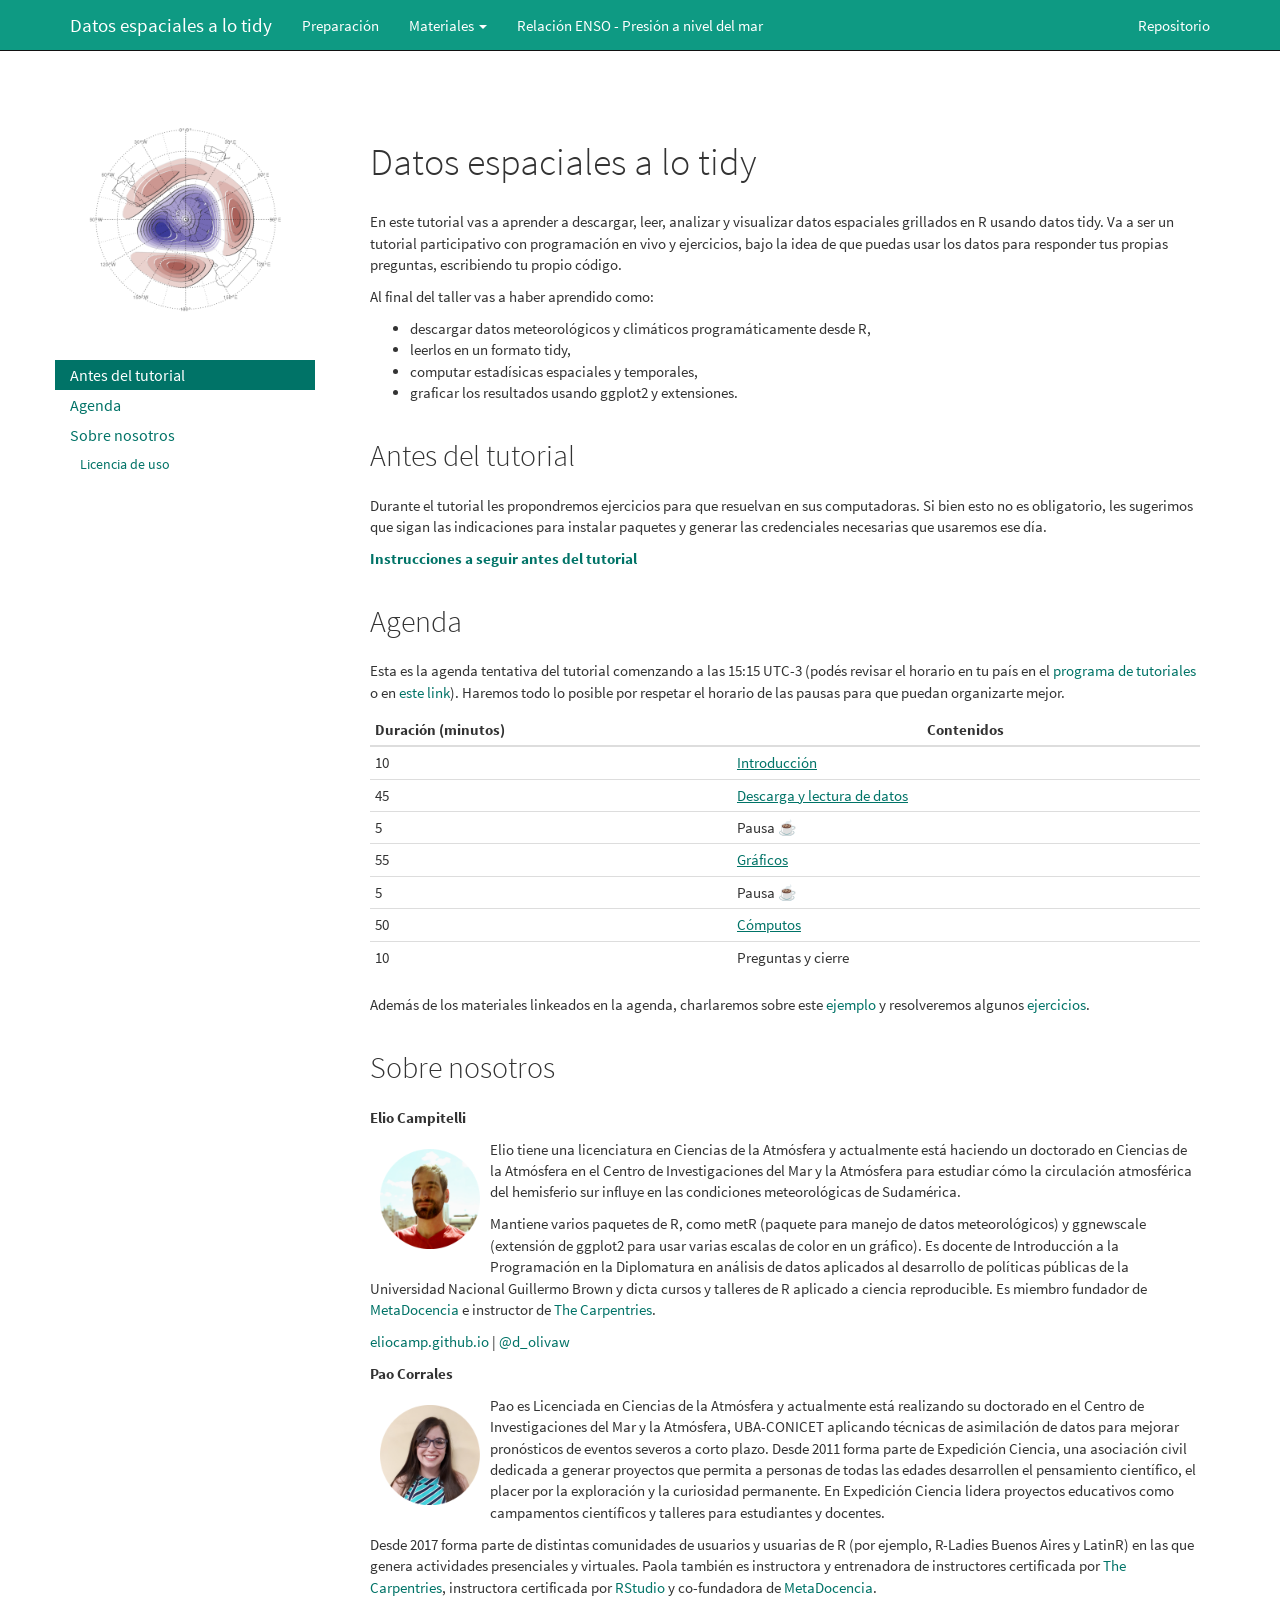
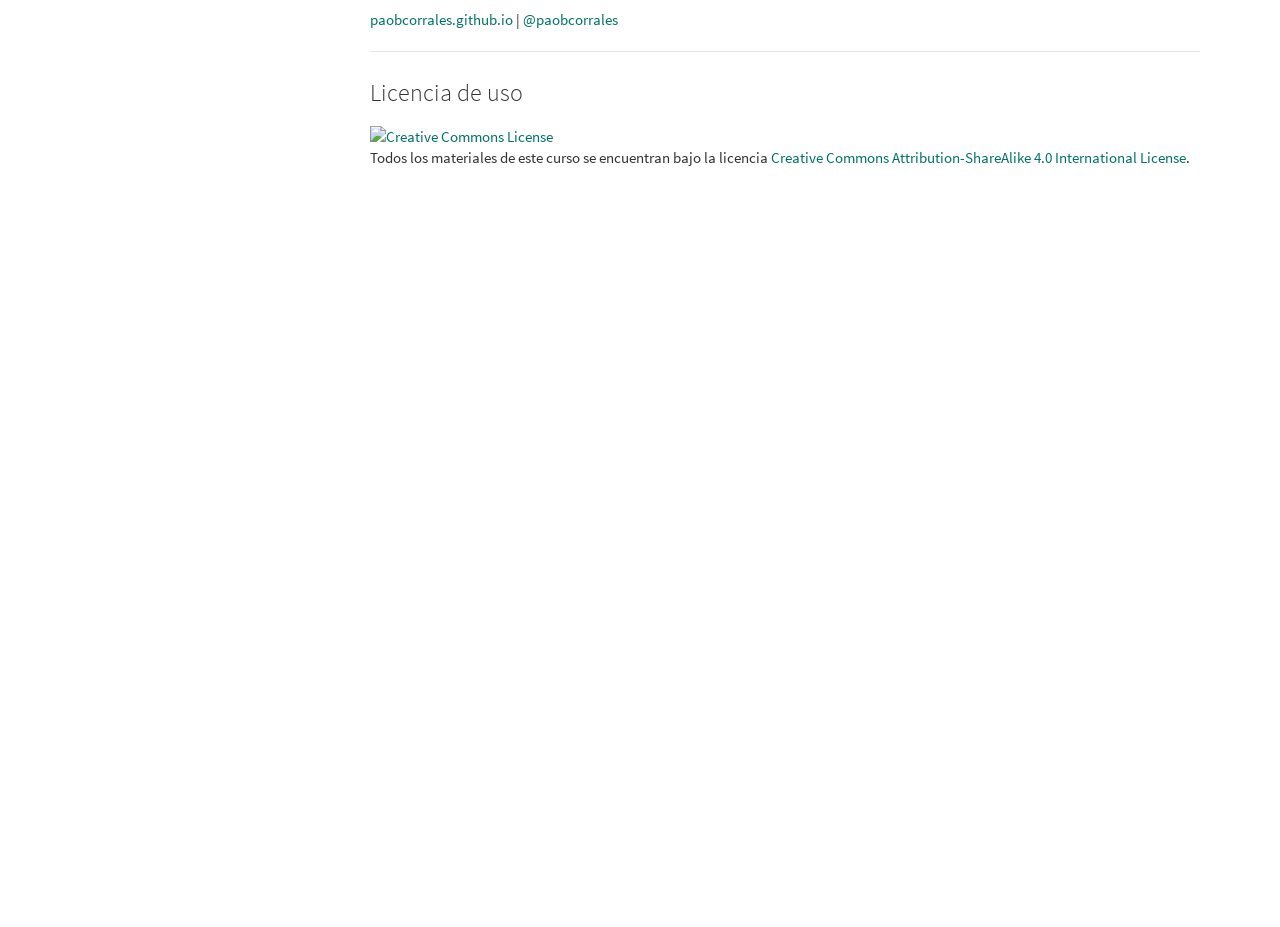
==== commit eb8b9201: "REnderiza" ====
--- a/docs/index.html
+++ b/docs/index.html
@@ -13,8 +13,8 @@
 
 <title>Datos espaciales a lo tidy</title>
 
-<script src="site_libs/header-attrs-2.8/header-attrs.js"></script>
-<script src="site_libs/jquery-1.11.3/jquery.min.js"></script>
+<script src="site_libs/header-attrs-2.11/header-attrs.js"></script>
+<script src="site_libs/jquery-3.6.0/jquery-3.6.0.min.js"></script>
 <meta name="viewport" content="width=device-width, initial-scale=1" />
 <link href="site_libs/bootstrap-3.3.5/css/cosmo.min.css" rel="stylesheet" />
 <script src="site_libs/bootstrap-3.3.5/js/bootstrap.min.js"></script>
@@ -341,7 +341,7 @@
       <a href="04_calculos.html">Cómputos</a>
     </li>
     <li>
-      <a href="guia-práctica.html">Guía práctica</a>
+      <a href="guia-practica.html">Guía práctica</a>
     </li>
   </ul>
 </li>
@@ -426,8 +426,8 @@
 <div id="sobre-nosotros" class="section level2">
 <h2>Sobre nosotros</h2>
 <p><strong>Elio Campitelli</strong></p>
-<p><img src="img/elio_cicle.png" alt="Foto de Elio" width="100" height="100" align="left" style="margin:10px"/> Elio es Licenciado en Ciencias de la Atmósfera y actualmente está haciendo un doctorado en Ciencias de la Atmósfera en el Centro de Investigaciones del Mar y la Atmósfera para estudiar cómo la circulación atmosférica del hemisferio sur influye en las condiciones meteorológicas de Sudamérica.</p>
-<p>Mantiene varios paquetes de R, como metR (paquete para manejo de datos meteorológicos) y ggnewscale (extensión de ggplot2 para usar varias escalas de color en un gráfico). Es profesor de Introducción a la Programación en la Diplomatura en análisis de datos aplicados al desarrollo de políticas públicas de la Universidad Nacional Guillermo Brown y dicta cursos y talleres de R aplicado a ciencia reproducible. Es miembro fundador de <a href="http://metadocencia.org/">MetaDocencia</a> e instructor de <a href="https://carpentries.org/">The Carpentries</a>.</p>
+<p><img src="img/elio_cicle.png" alt="Foto de Elio" width="100" height="100" align="left" style="margin:10px"/> Elio tiene una licenciatura en Ciencias de la Atmósfera y actualmente está haciendo un doctorado en Ciencias de la Atmósfera en el Centro de Investigaciones del Mar y la Atmósfera para estudiar cómo la circulación atmosférica del hemisferio sur influye en las condiciones meteorológicas de Sudamérica.</p>
+<p>Mantiene varios paquetes de R, como metR (paquete para manejo de datos meteorológicos) y ggnewscale (extensión de ggplot2 para usar varias escalas de color en un gráfico). Es docente de Introducción a la Programación en la Diplomatura en análisis de datos aplicados al desarrollo de políticas públicas de la Universidad Nacional Guillermo Brown y dicta cursos y talleres de R aplicado a ciencia reproducible. Es miembro fundador de <a href="http://metadocencia.org/">MetaDocencia</a> e instructor de <a href="https://carpentries.org/">The Carpentries</a>.</p>
 <p><a href="https://eliocamp.github.io/">eliocamp.github.io</a> | <a href="https://twitter.com/d_olivaw">@d_olivaw</a></p>
 <p><strong>Pao Corrales</strong></p>
 <p><img src="img/pao_circle.png" alt="Foto de Pao" width="100" height="100" align="left" style="margin:10px"/> Pao es Licenciada en Ciencias de la Atmósfera y actualmente está realizando su doctorado en el Centro de Investigaciones del Mar y la Atmósfera, UBA-CONICET aplicando técnicas de asimilación de datos para mejorar pronósticos de eventos severos a corto plazo. Desde 2011 forma parte de Expedición Ciencia, una asociación civil dedicada a generar proyectos que permita a personas de todas las edades desarrollen el pensamiento científico, el placer por la exploración y la curiosidad permanente. En Expedición Ciencia lidera proyectos educativos como campamentos científicos y talleres para estudiantes y docentes.</p>
@@ -478,6 +478,9 @@
 
 <script>
 $(document).ready(function ()  {
+
+    // temporarily add toc-ignore selector to headers for the consistency with Pandoc
+    $('.unlisted.unnumbered').addClass('toc-ignore')
 
     // move toc-ignore selectors from section div to header
     $('div.section.toc-ignore')
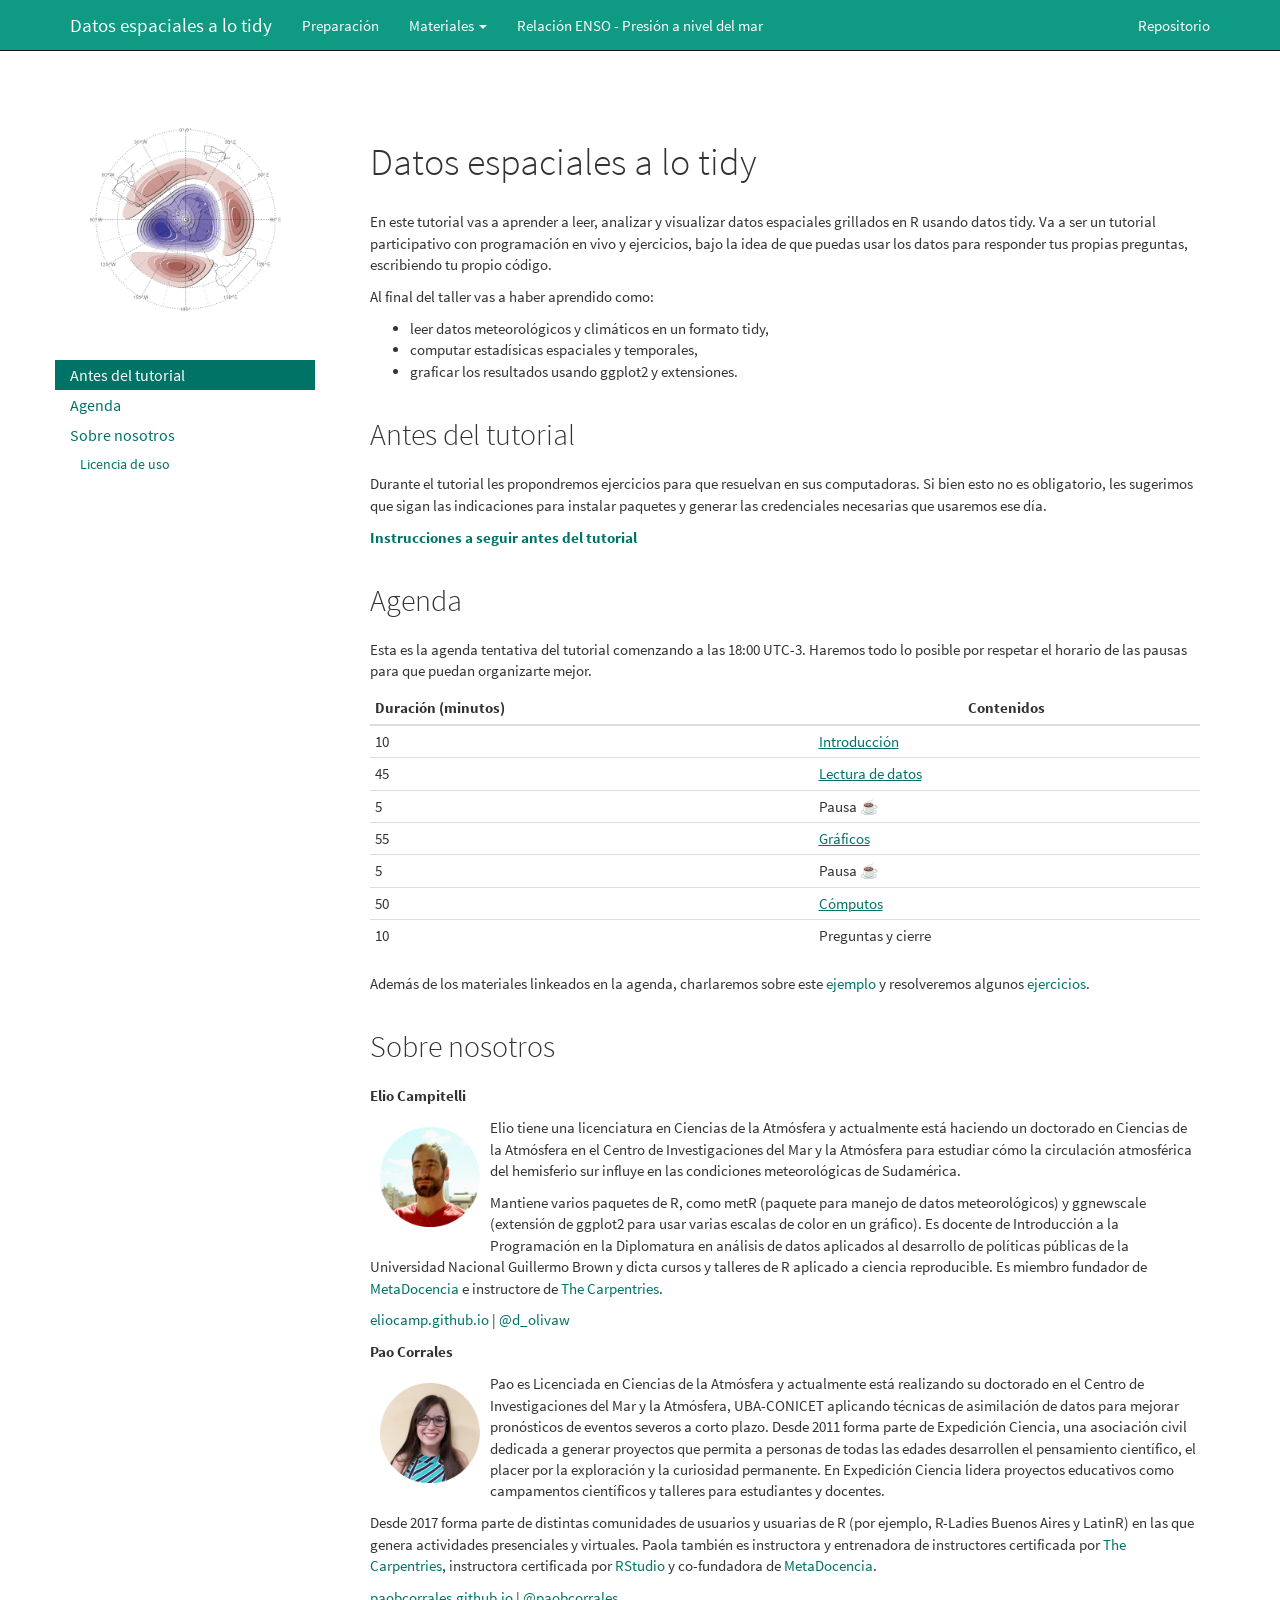
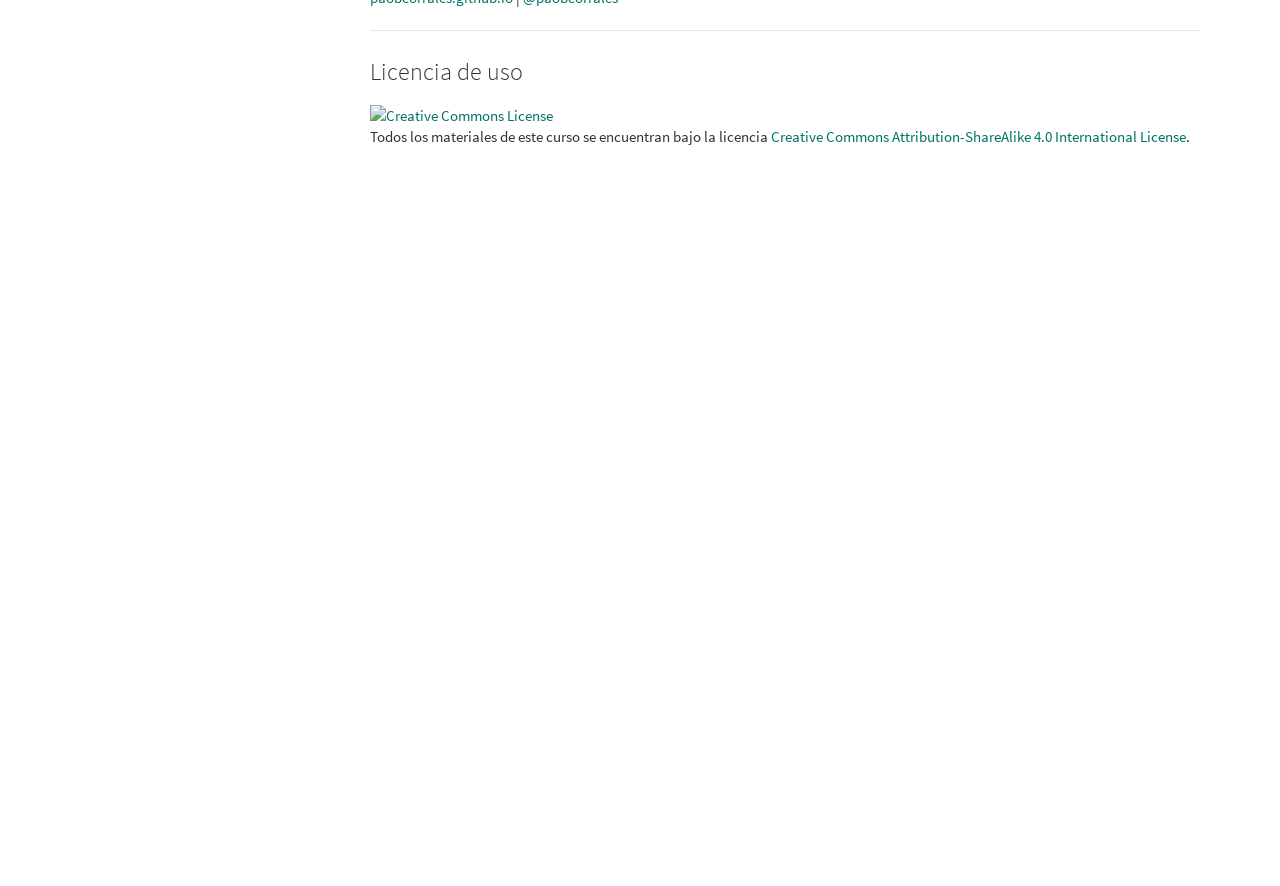
==== commit ed9b2a13: "Render" ====
--- a/docs/index.html
+++ b/docs/index.html
@@ -13,7 +13,7 @@
 
 <title>Datos espaciales a lo tidy</title>
 
-<script src="site_libs/header-attrs-2.11/header-attrs.js"></script>
+<script src="site_libs/header-attrs-2.14/header-attrs.js"></script>
 <script src="site_libs/jquery-3.6.0/jquery-3.6.0.min.js"></script>
 <meta name="viewport" content="width=device-width, initial-scale=1" />
 <link href="site_libs/bootstrap-3.3.5/css/cosmo.min.css" rel="stylesheet" />
@@ -60,6 +60,7 @@
 
 
 
+
 <link rel="stylesheet" href="style.css" type="text/css" />
 
 
@@ -84,6 +85,9 @@
 }
 summary {
   display: list-item;
+}
+details > summary > p:only-child {
+  display: inline;
 }
 pre code {
   padding: 0;
@@ -309,7 +313,7 @@
 <div class="navbar navbar-default  navbar-fixed-top" role="navigation">
   <div class="container">
     <div class="navbar-header">
-      <button type="button" class="navbar-toggle collapsed" data-toggle="collapse" data-target="#navbar">
+      <button type="button" class="navbar-toggle collapsed" data-toggle="collapse" data-bs-toggle="collapse" data-target="#navbar" data-bs-target="#navbar">
         <span class="icon-bar"></span>
         <span class="icon-bar"></span>
         <span class="icon-bar"></span>
@@ -322,7 +326,7 @@
   <a href="preparacion.html">Preparación</a>
 </li>
 <li class="dropdown">
-  <a href="#" class="dropdown-toggle" data-toggle="dropdown" role="button" aria-expanded="false">
+  <a href="#" class="dropdown-toggle" data-toggle="dropdown" role="button" data-bs-toggle="dropdown" aria-expanded="false">
     Materiales
      
     <span class="caret"></span>
@@ -332,7 +336,7 @@
       <a href="01_intro.html">Introducción</a>
     </li>
     <li>
-      <a href="02_lectura.html">Descarga y lectura</a>
+      <a href="02_lectura.html">Lectura</a>
     </li>
     <li>
       <a href="03_graficado.html">Graficado</a>
@@ -367,22 +371,31 @@
 </div>
 
 
-<p>En este tutorial vas a aprender a descargar, leer, analizar y visualizar datos espaciales grillados en R usando datos tidy. Va a ser un tutorial participativo con programación en vivo y ejercicios, bajo la idea de que puedas usar los datos para responder tus propias preguntas, escribiendo tu propio código.</p>
+<p>En este tutorial vas a aprender a leer, analizar y visualizar datos
+espaciales grillados en R usando datos tidy. Va a ser un tutorial
+participativo con programación en vivo y ejercicios, bajo la idea de que
+puedas usar los datos para responder tus propias preguntas, escribiendo
+tu propio código.</p>
 <p>Al final del taller vas a haber aprendido como:</p>
 <ul>
-<li>descargar datos meteorológicos y climáticos programáticamente desde R,</li>
-<li>leerlos en un formato tidy,</li>
+<li>leer datos meteorológicos y climáticos en un formato tidy,</li>
 <li>computar estadísicas espaciales y temporales,</li>
 <li>graficar los resultados usando ggplot2 y extensiones.</li>
 </ul>
 <div id="antes-del-tutorial" class="section level2">
 <h2>Antes del tutorial</h2>
-<p>Durante el tutorial les propondremos ejercicios para que resuelvan en sus computadoras. Si bien esto no es obligatorio, les sugerimos que sigan las indicaciones para instalar paquetes y generar las credenciales necesarias que usaremos ese día.</p>
-<p><a href="preparacion.html"><strong>Instrucciones a seguir antes del tutorial</strong></a></p>
+<p>Durante el tutorial les propondremos ejercicios para que resuelvan en
+sus computadoras. Si bien esto no es obligatorio, les sugerimos que
+sigan las indicaciones para instalar paquetes y generar las credenciales
+necesarias que usaremos ese día.</p>
+<p><a href="preparacion.html"><strong>Instrucciones a seguir antes del
+tutorial</strong></a></p>
 </div>
 <div id="agenda" class="section level2">
 <h2>Agenda</h2>
-<p>Esta es la agenda tentativa del tutorial comenzando a las 15:15 UTC-3 (podés revisar el horario en tu país en el <a href="https://user2021.r-project.org/program/tutorials/">programa de tutoriales</a> o en <a href="https://arewemeetingyet.com/UTC/2021-07-07/18:15/Datos%20espaciales%20a%20lo%20tidy#eyJ1cmwiOiJodHRwczovL2VsaW9jYW1wLmdpdGh1Yi5pby9lc3BhY2lhbGVzLXRpZHktdHV0b3JpYWwvIn0=">este link</a>). Haremos todo lo posible por respetar el horario de las pausas para que puedan organizarte mejor.</p>
+<p>Esta es la agenda tentativa del tutorial comenzando a las 18:00
+UTC-3. Haremos todo lo posible por respetar el horario de las pausas
+para que puedan organizarte mejor.</p>
 <table>
 <thead>
 <tr class="header">
@@ -397,7 +410,7 @@
 </tr>
 <tr class="even">
 <td align="left">45</td>
-<td><a href="02_lectura.html">Descarga y lectura de datos</a></td>
+<td><a href="02_lectura.html">Lectura de datos</a></td>
 </tr>
 <tr class="odd">
 <td align="left">5</td>
@@ -421,22 +434,59 @@
 </tr>
 </tbody>
 </table>
-<p>Además de los materiales linkeados en la agenda, charlaremos sobre este <a href="ejemplo.html">ejemplo</a> y resolveremos algunos <a href="guia-practica.html">ejercicios</a>.</p>
+<p>Además de los materiales linkeados en la agenda, charlaremos sobre
+este <a href="ejemplo.html">ejemplo</a> y resolveremos algunos <a
+href="guia-practica.html">ejercicios</a>.</p>
 </div>
 <div id="sobre-nosotros" class="section level2">
 <h2>Sobre nosotros</h2>
 <p><strong>Elio Campitelli</strong></p>
-<p><img src="img/elio_cicle.png" alt="Foto de Elio" width="100" height="100" align="left" style="margin:10px"/> Elio tiene una licenciatura en Ciencias de la Atmósfera y actualmente está haciendo un doctorado en Ciencias de la Atmósfera en el Centro de Investigaciones del Mar y la Atmósfera para estudiar cómo la circulación atmosférica del hemisferio sur influye en las condiciones meteorológicas de Sudamérica.</p>
-<p>Mantiene varios paquetes de R, como metR (paquete para manejo de datos meteorológicos) y ggnewscale (extensión de ggplot2 para usar varias escalas de color en un gráfico). Es docente de Introducción a la Programación en la Diplomatura en análisis de datos aplicados al desarrollo de políticas públicas de la Universidad Nacional Guillermo Brown y dicta cursos y talleres de R aplicado a ciencia reproducible. Es miembro fundador de <a href="http://metadocencia.org/">MetaDocencia</a> e instructor de <a href="https://carpentries.org/">The Carpentries</a>.</p>
-<p><a href="https://eliocamp.github.io/">eliocamp.github.io</a> | <a href="https://twitter.com/d_olivaw">@d_olivaw</a></p>
+<p><img src="img/elio_cicle.png" alt="Foto de Elio" width="100" height="100" align="left" style="margin:10px"/>
+Elio tiene una licenciatura en Ciencias de la Atmósfera y actualmente
+está haciendo un doctorado en Ciencias de la Atmósfera en el Centro de
+Investigaciones del Mar y la Atmósfera para estudiar cómo la circulación
+atmosférica del hemisferio sur influye en las condiciones meteorológicas
+de Sudamérica.</p>
+<p>Mantiene varios paquetes de R, como metR (paquete para manejo de
+datos meteorológicos) y ggnewscale (extensión de ggplot2 para usar
+varias escalas de color en un gráfico). Es docente de Introducción a la
+Programación en la Diplomatura en análisis de datos aplicados al
+desarrollo de políticas públicas de la Universidad Nacional Guillermo
+Brown y dicta cursos y talleres de R aplicado a ciencia reproducible. Es
+miembro fundador de <a href="http://metadocencia.org/">MetaDocencia</a>
+e instructore de <a href="https://carpentries.org/">The
+Carpentries</a>.</p>
+<p><a href="https://eliocamp.github.io/">eliocamp.github.io</a> | <a
+href="https://twitter.com/d_olivaw">@d_olivaw</a></p>
 <p><strong>Pao Corrales</strong></p>
-<p><img src="img/pao_circle.png" alt="Foto de Pao" width="100" height="100" align="left" style="margin:10px"/> Pao es Licenciada en Ciencias de la Atmósfera y actualmente está realizando su doctorado en el Centro de Investigaciones del Mar y la Atmósfera, UBA-CONICET aplicando técnicas de asimilación de datos para mejorar pronósticos de eventos severos a corto plazo. Desde 2011 forma parte de Expedición Ciencia, una asociación civil dedicada a generar proyectos que permita a personas de todas las edades desarrollen el pensamiento científico, el placer por la exploración y la curiosidad permanente. En Expedición Ciencia lidera proyectos educativos como campamentos científicos y talleres para estudiantes y docentes.</p>
-<p>Desde 2017 forma parte de distintas comunidades de usuarios y usuarias de R (por ejemplo, R-Ladies Buenos Aires y LatinR) en las que genera actividades presenciales y virtuales. Paola también es instructora y entrenadora de instructores certificada por <a href="https://carpentries.org/">The Carpentries</a>, instructora certificada por <a href="https://education.rstudio.com/trainers/people/corrales+paola/">RStudio</a> y co-fundadora de <a href="http://metadocencia.org/">MetaDocencia</a>.</p>
-<p><a href="https://github.com/paocorrales">paobcorrales.github.io</a> | <a href="https://twitter.com/PaobCorrales">@paobcorrales</a></p>
+<p><img src="img/pao_circle.png" alt="Foto de Pao" width="100" height="100" align="left" style="margin:10px"/>
+Pao es Licenciada en Ciencias de la Atmósfera y actualmente está
+realizando su doctorado en el Centro de Investigaciones del Mar y la
+Atmósfera, UBA-CONICET aplicando técnicas de asimilación de datos para
+mejorar pronósticos de eventos severos a corto plazo. Desde 2011 forma
+parte de Expedición Ciencia, una asociación civil dedicada a generar
+proyectos que permita a personas de todas las edades desarrollen el
+pensamiento científico, el placer por la exploración y la curiosidad
+permanente. En Expedición Ciencia lidera proyectos educativos como
+campamentos científicos y talleres para estudiantes y docentes.</p>
+<p>Desde 2017 forma parte de distintas comunidades de usuarios y
+usuarias de R (por ejemplo, R-Ladies Buenos Aires y LatinR) en las que
+genera actividades presenciales y virtuales. Paola también es
+instructora y entrenadora de instructores certificada por <a
+href="https://carpentries.org/">The Carpentries</a>, instructora
+certificada por <a
+href="https://education.rstudio.com/trainers/people/corrales+paola/">RStudio</a>
+y co-fundadora de <a
+href="http://metadocencia.org/">MetaDocencia</a>.</p>
+<p><a href="https://github.com/paocorrales">paobcorrales.github.io</a> |
+<a href="https://twitter.com/PaobCorrales">@paobcorrales</a></p>
 <hr />
 <div id="licencia-de-uso" class="section level3">
 <h3>Licencia de uso</h3>
-<p><a rel="license" href="https://creativecommons.org/licenses/by-sa/4.0/deed.es_ES"><img alt="Creative Commons License" style="border-width:0" src="https://i.creativecommons.org/l/by-sa/4.0/88x31.png" /></a><br /> Todos los materiales de este curso se encuentran bajo la licencia <a rel="license" href="https://creativecommons.org/licenses/by-sa/4.0/deed.es_ES">Creative Commons Attribution-ShareAlike 4.0 International License</a>.</p>
+<p><a rel="license" href="https://creativecommons.org/licenses/by-sa/4.0/deed.es_ES"><img alt="Creative Commons License" style="border-width:0" src="https://i.creativecommons.org/l/by-sa/4.0/88x31.png" /></a><br />
+Todos los materiales de este curso se encuentran bajo la licencia
+<a rel="license" href="https://creativecommons.org/licenses/by-sa/4.0/deed.es_ES">Creative
+Commons Attribution-ShareAlike 4.0 International License</a>.</p>
 </div>
 </div>
 
